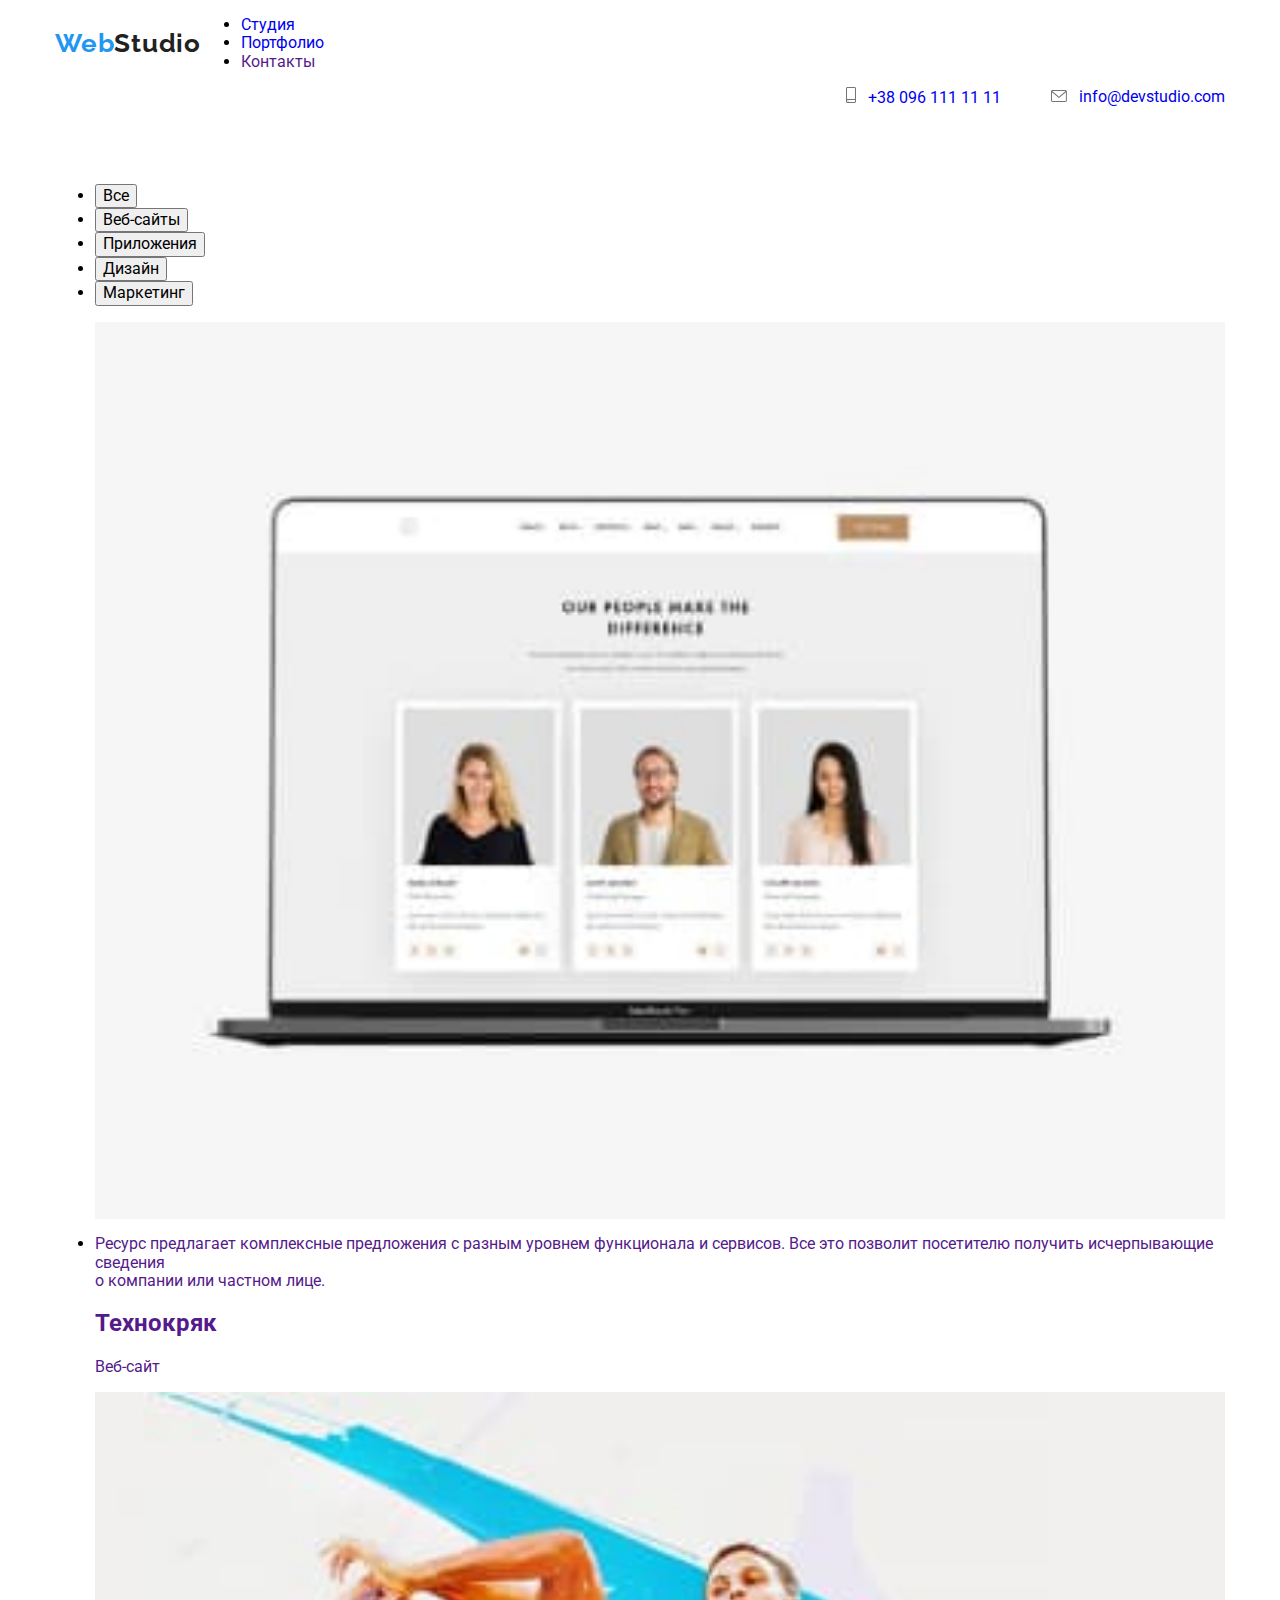
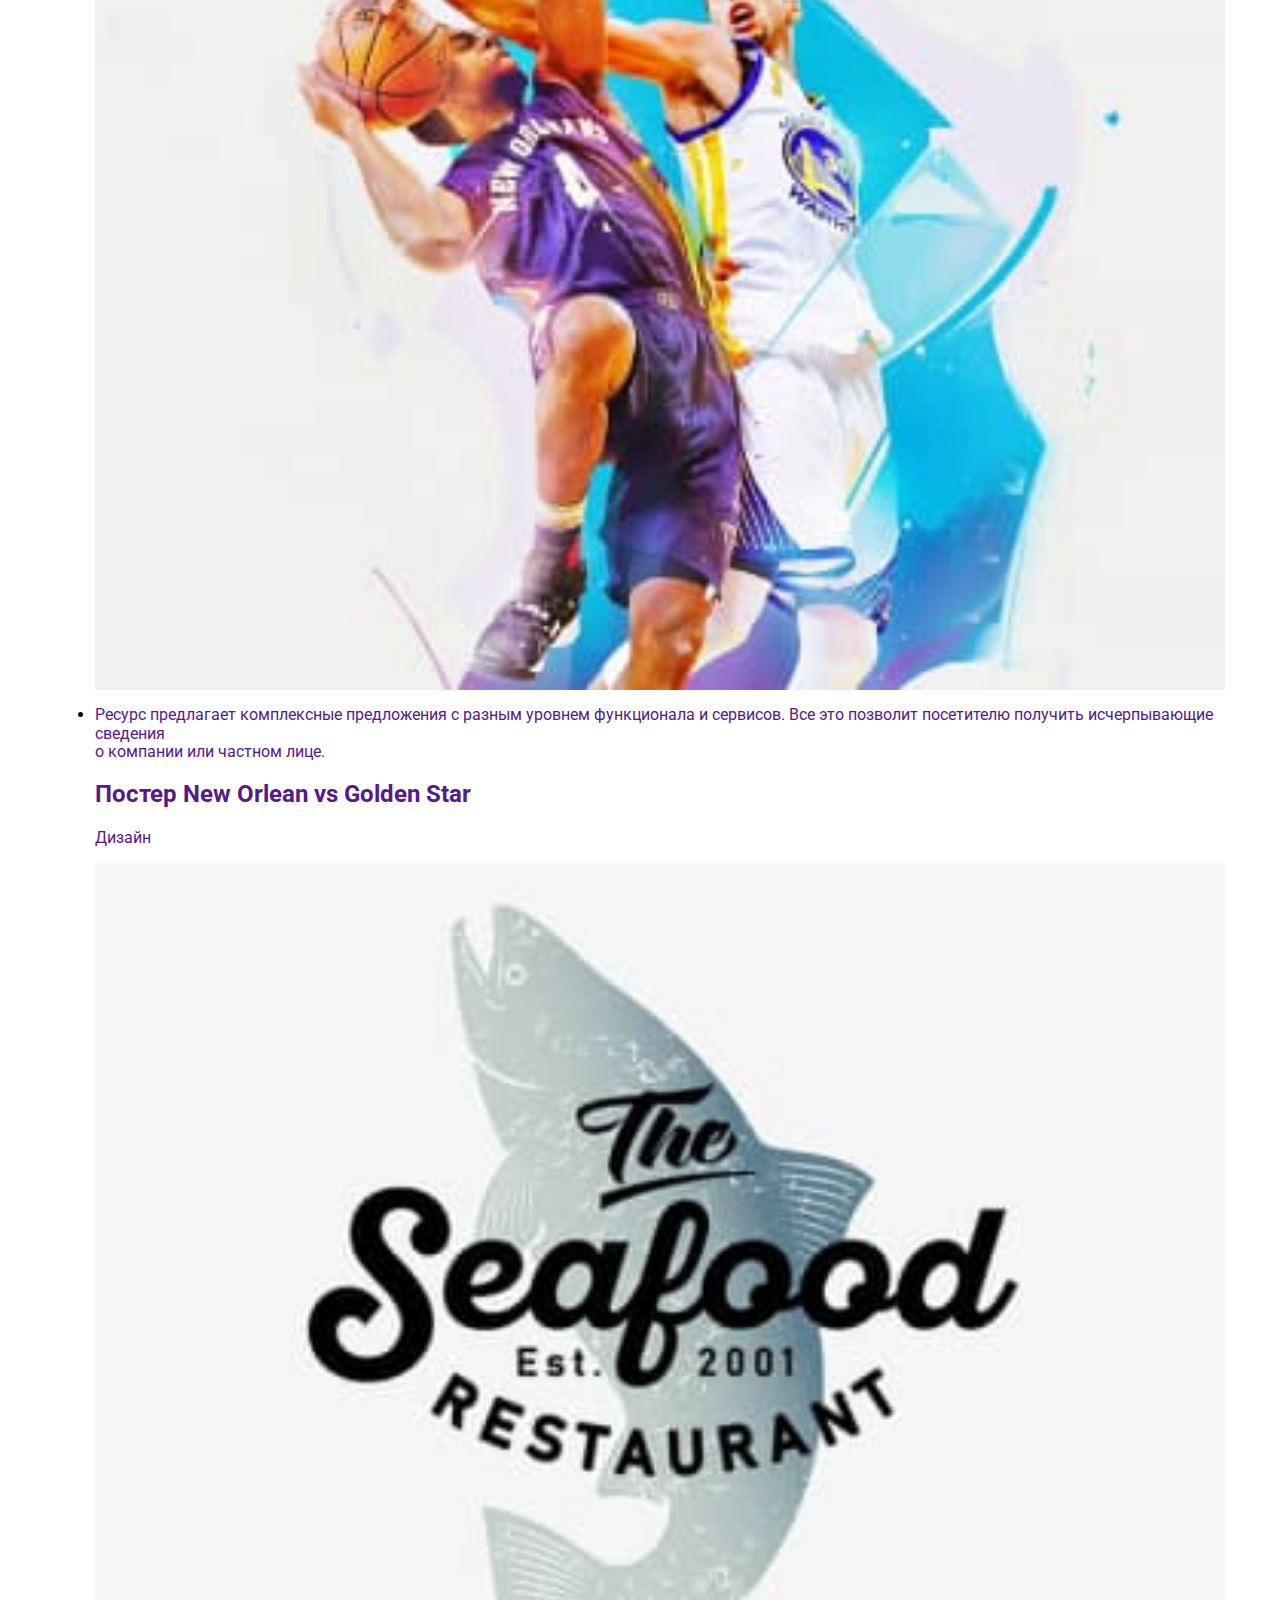
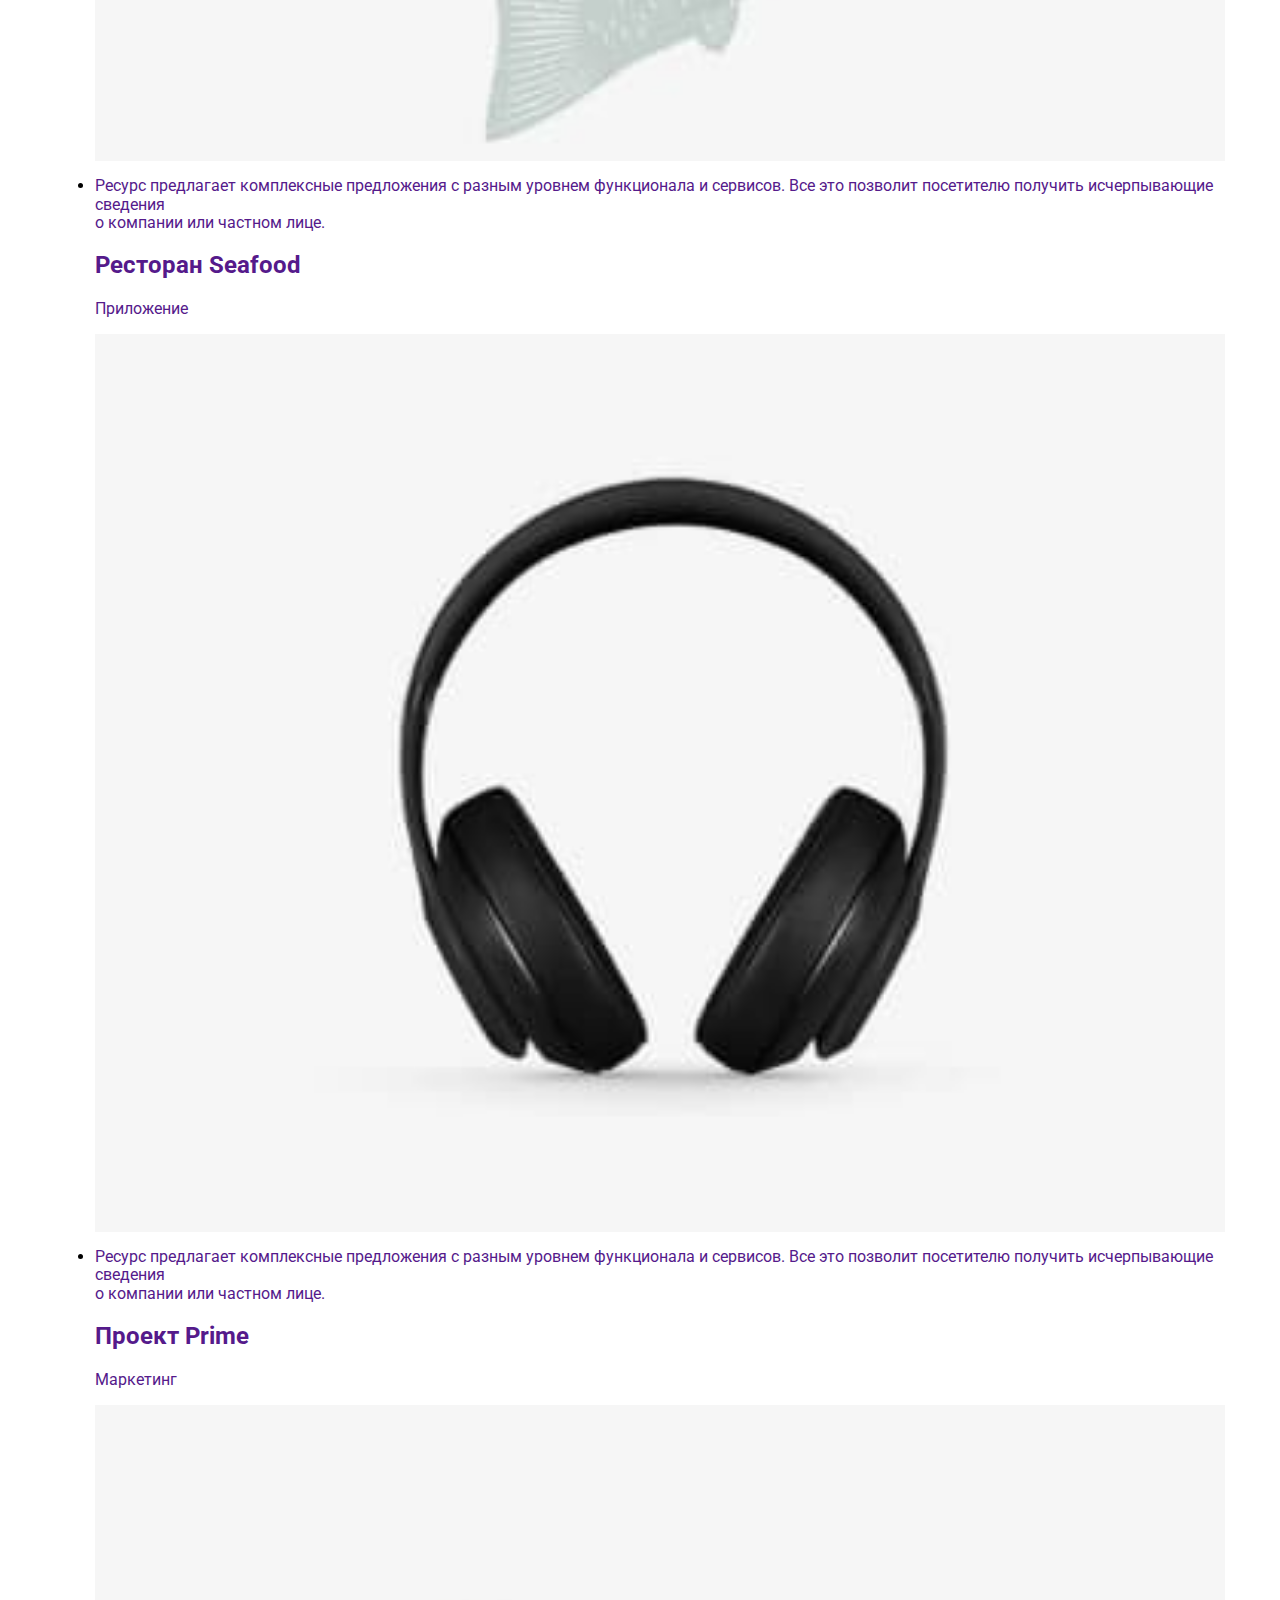
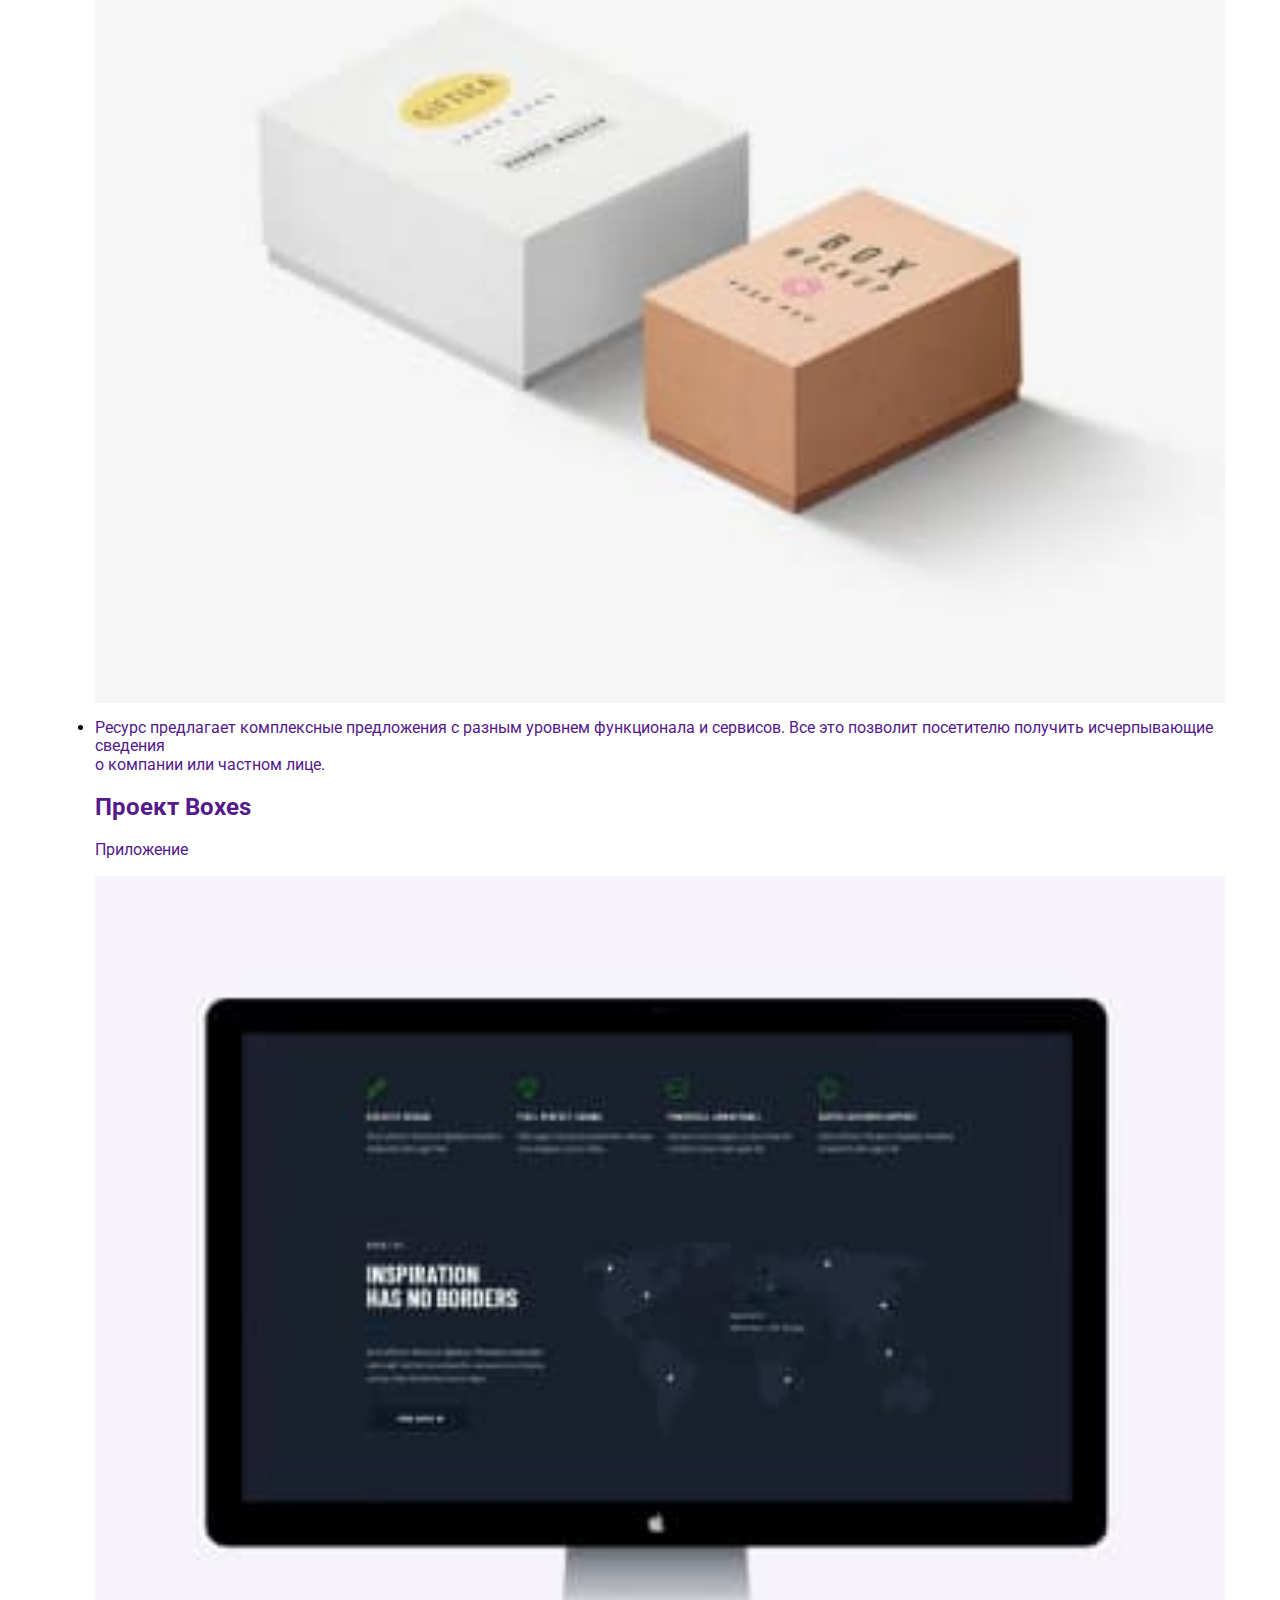
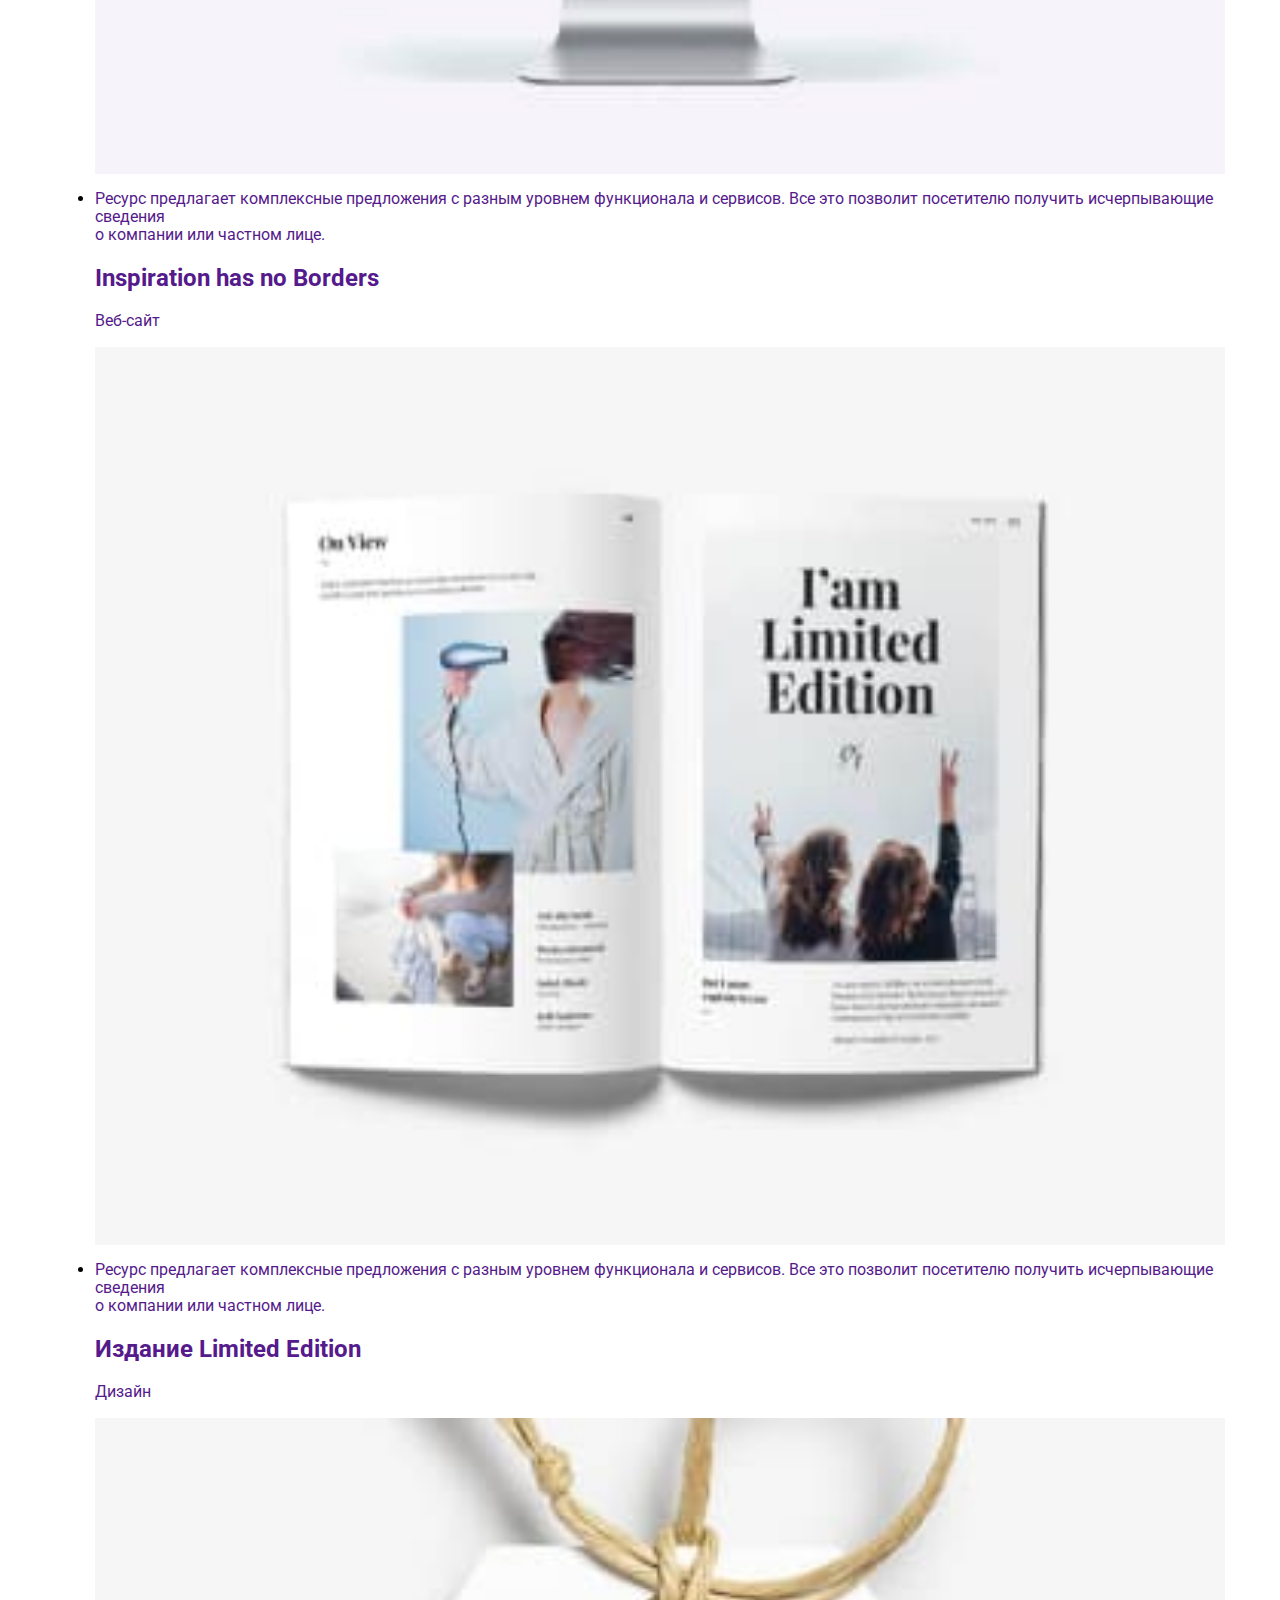
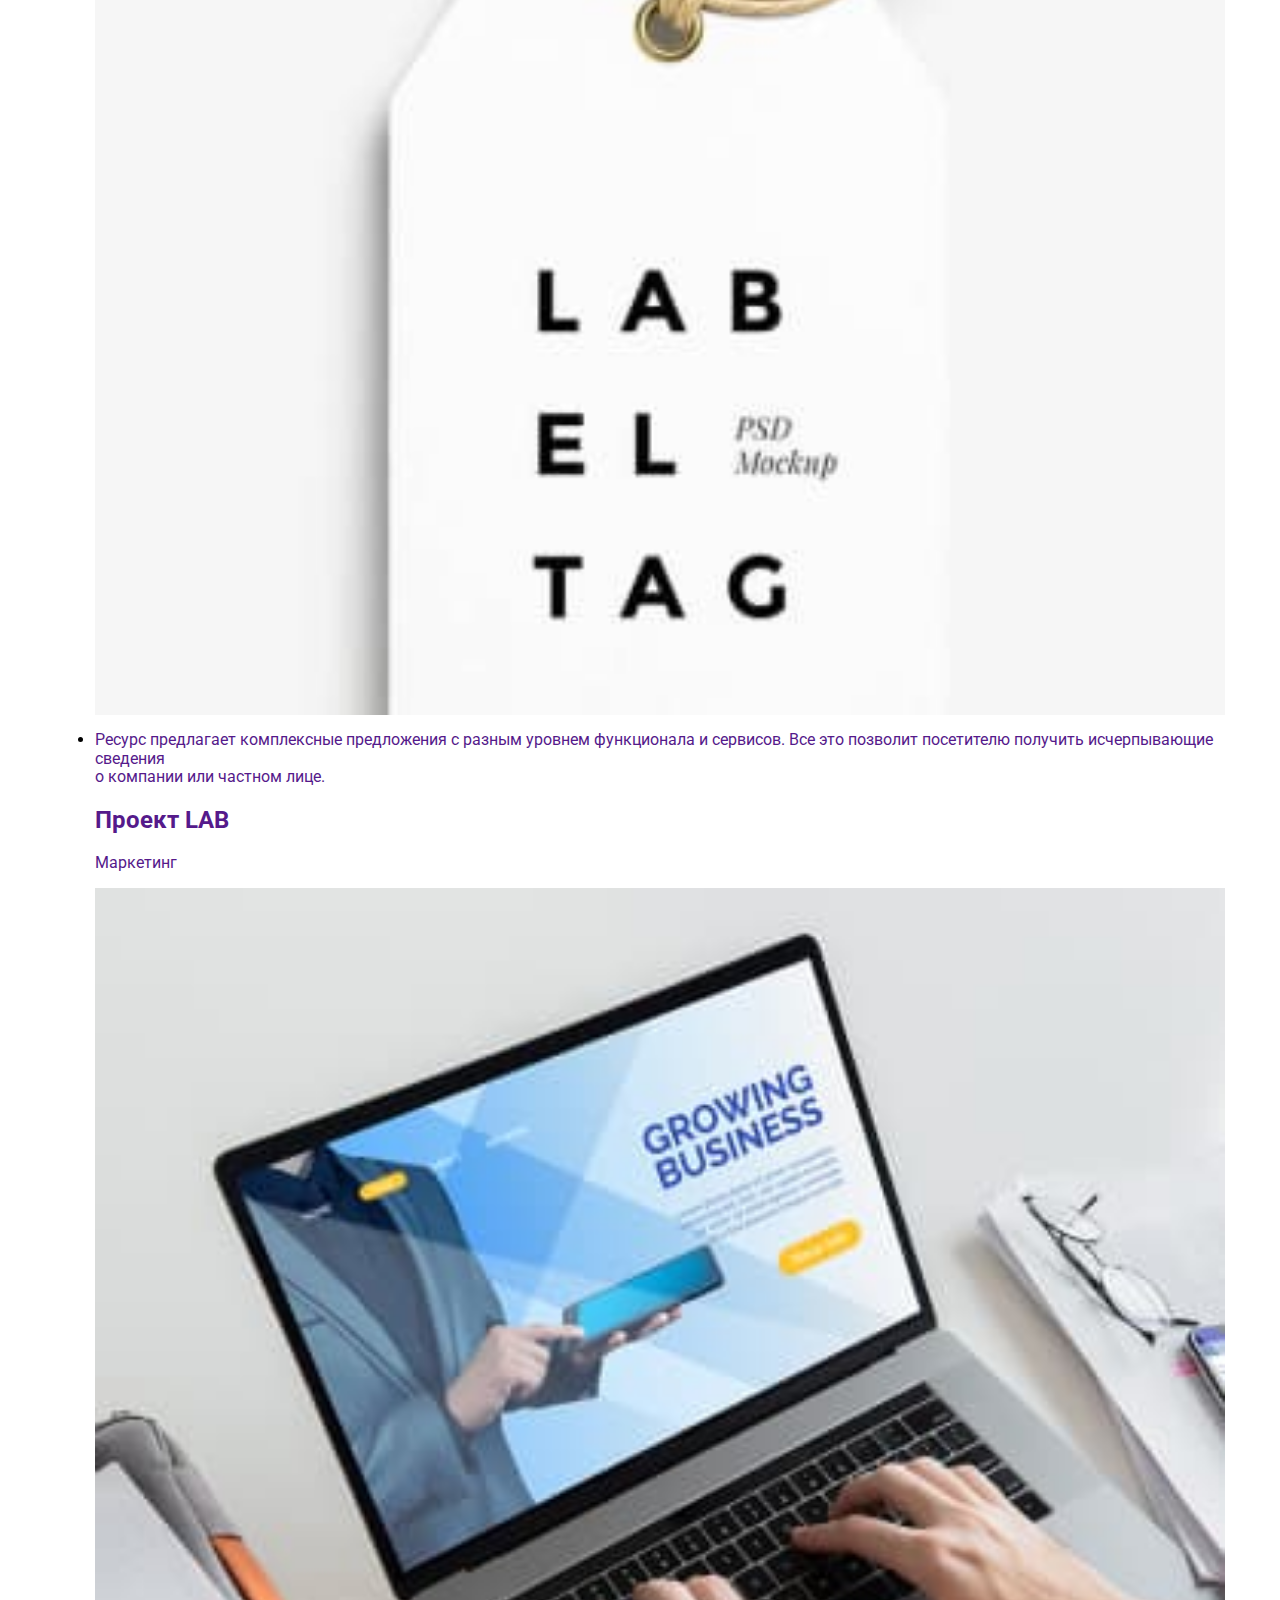
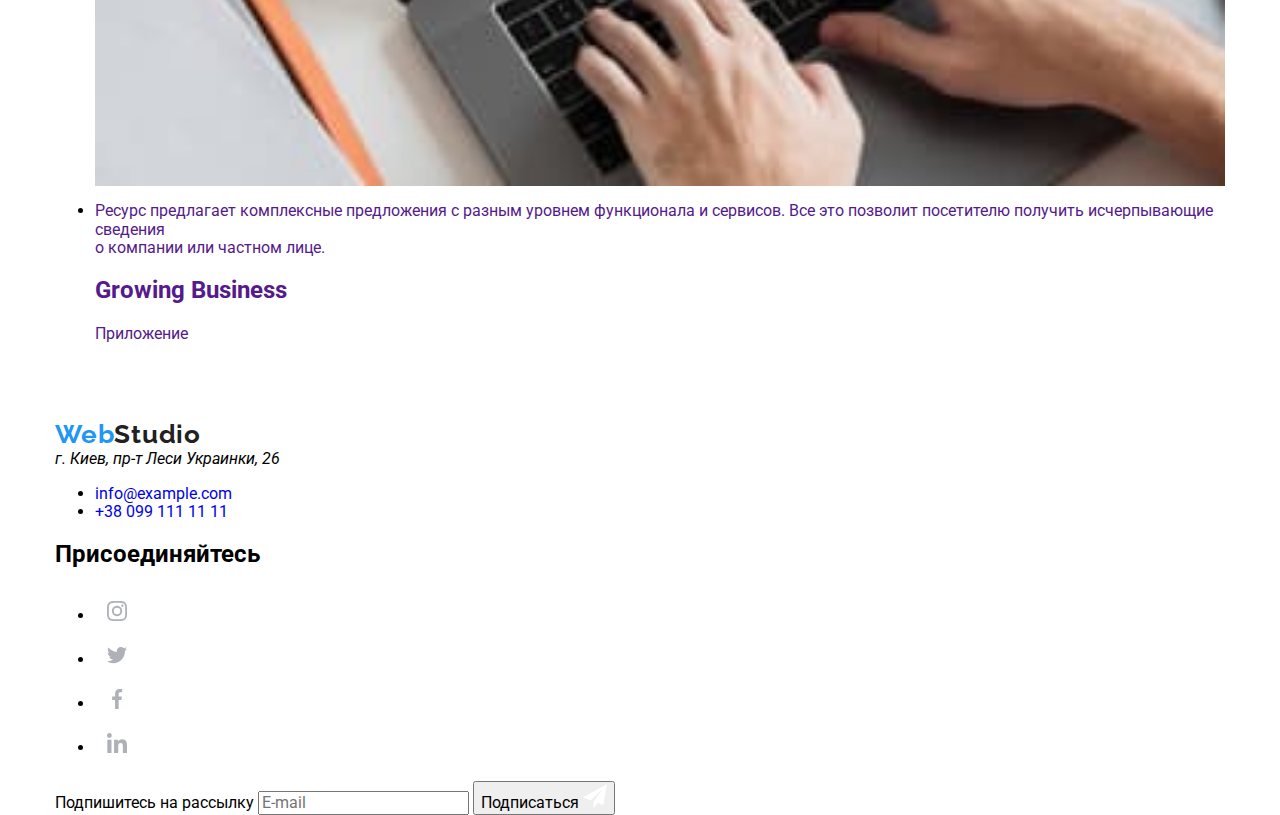
==== portfolio.html @ 5d443990 "repo  created" ====
<!DOCTYPE html>
<html lang="ru">
  <head>
    <meta charset="UTF-8" />
    <meta http-equiv="X-UA-Compatible" content="IE=edge" />
    <meta name="viewport" content="width=device-width, initial-scale=1.0" />
    <title>Портфолио</title>
    <link
      href="https://fonts.googleapis.com/css2?family=Raleway:wght@700&family=Roboto:wght@400;500;700;900&display=swap"
      rel="stylesheet"
    />
    <link rel="stylesheet" href="https://cdnjs.cloudflare.com/ajax/libs/modern-normalize/1.1.0/modern-normalize.min.css">
    <link rel="stylesheet" href="./css/main.min.css" />
  </head>
  <body>
    <!-------------------------------------------------Header for Portfolio page---------------------------------------->
  <header class="portfolio-header">
    <div class="container header-content">
      <nav class="page-header__nav">
        <a href="./index.html" class="page-header__logo"><span class="page-header__text">Web</span>Studio</a>
        <ul class="list page-header__list">
          <li class="page-header__item">
            <a href="./index.html" class="page-header__link ">Студия</a>
          </li>
          <li class="page-header__item">
            <a href="./portfolio.html" class="page-header__link page-header__link--current">Портфолио</a>
          </li>
          <li class="page-header__item">
            <a href="" class="page-header__link">Контакты</a>
          </li>
        </ul>
      </nav>
  
      <ul class="list contacts">
        <li class="contacts__item">
          <a href="mailto:info@devstudio.com" class="contacts__link">
            <svg class="contacts__icon" width="16px" height="12px">
              <use href="./img/sprite.svg#icon-envelope"></use>
            </svg>
            info@devstudio.com</a>
        </li>
        <li class="contacts__item">
          <a href="tel:+380961111111" class="contacts__link">
            <svg class="contacts__icon" width="10px" height="16px">
              <use href="./img/sprite.svg#icon-smartphone"></use>
            </svg>
            +38 096 111 11 11</a>
        </li>
      </ul>
    </div>
  </header>
<!----------------------------------------------------------- Раздел main------------------------------------------------>
    <main>
      <section class="portfolio section">
        <div class="container">
          <h1 class="visually-hidden">Our Projets</h1>
          
          <ul class="list filter-btns">
            <li class="item-filter"><button type="button" class="list-button">Все</button></li>
            <li class="item-filter"><button type="button" class="list-button">Веб-сайты</button></li>
            <li class="item-filter"><button type="button" class="list-button">Приложения</button></li>
            <li class="item-filter"><button type="button" class="list-button">Дизайн</button></li>
            <li class="item-filter"><button type="button" class="list-button">Маркетинг</button></li>
          </ul>
          
          <ul class="list porfolio-list ">
            <li class="foto-item">
              <a href="" class="portfolio-link">
                <div class="img-box">
                  <img src="./img/laptop.jpg" alt="Ноутбук" class="portfolio-img" />
                  <div class="pop-up">
                    <p>Ресурс предлагает комплексные предложения с разным уровнем функционала и сервисов. Все это позволит посетителю
                      получить
                      исчерпывающие сведения<br>о компании или частном лице.</p>
                  </div>
                </div>
                <div class="portfolio-content">
                  <h2 class="list-title">Технокряк</h2>
                  <p class="list-descr">Веб-сайт</p>
                </div>
              </a>
            </li>
            <li class="foto-item">
              <a href="" class="portfolio-link">
                <div class="img-box">
                  <img src="./img/basketball-players.jpg" alt="Баскетбол" class="portfolio-img"  />
                  <div class="pop-up">
                    <p>Ресурс предлагает комплексные предложения с разным уровнем функционала и сервисов. Все это позволит посетителю
                      получить
                      исчерпывающие сведения<br>о компании или частном лице.</p>
                  </div>
                </div>
                <div class="portfolio-content">
                  <h2 class="list-title">
                    Постер <span lang="en">New Orlean vs Golden Star</span>
                  </h2>
                  <p class="list-descr">Дизайн</p>
                </div>
              </a>  
            </li>
            <li class="foto-item">
              <a href="" class="portfolio-link">
                <div class="img-box">
                  <img src="./img/seafood-brand.jpg" alt="Ресторан" class="portfolio-img"  />   
                  <div class="pop-up">
                    <p>Ресурс предлагает комплексные предложения с разным уровнем функционала и сервисов. Все это позволит посетителю
                      получить
                      исчерпывающие сведения<br>о компании или частном лице.</p>
                  </div>
                </div>
                <div class="portfolio-content">
                  <h2 class="list-title">
                    Ресторан <span lang="en">Seafood</span>
                  </h2>
                  <p class="list-descr">Приложение</p>
                </div>
              </a>
            </li>
            <li class="foto-item">
              <a href="" class="portfolio-link">
                <div class="img-box">
                  <img src="./img/earphones.jpg" alt="Наушники" class="portfolio-img"  />
                  <div class="pop-up">
                    <p>Ресурс предлагает комплексные предложения с разным уровнем функционала и сервисов. Все это позволит посетителю
                      получить
                      исчерпывающие сведения<br>о компании или частном лице.</p>
                  </div>
                </div>
                <div class="portfolio-content">
                  <h2 class="list-title">Проект <span lang="en">Prime</span></h2>
                  <p class="list-descr">Маркетинг</p>
                </div>
              </a>
            </li>
            <li class="foto-item">
              <a href="" class="portfolio-link">
                <div class="img-box">
                  <img src="./img/boxes.jpg" alt="Коробки" class="portfolio-img"  />     
                  <div class="pop-up">
                    <p>Ресурс предлагает комплексные предложения с разным уровнем функционала и сервисов. Все это позволит посетителю
                      получить
                      исчерпывающие сведения<br>о компании или частном лице.</p>
                  </div>
                </div>
                <div class="portfolio-content">
                  <h2 class="list-title">Проект <span lang="en">Boxes</span></h2>
                  <p class="list-descr">Приложение</p>
                </div>
              </a>
            </li>
            <li class="foto-item">
              <a href="" class="portfolio-link">
                <div class="img-box">
                  <img src="./img/monoblock.jpg" alt="Моноблок" class="portfolio-img"  />
                  <div class="pop-up">
                    <p>Ресурс предлагает комплексные предложения с разным уровнем функционала и сервисов. Все это позволит посетителю
                      получить
                      исчерпывающие сведения<br>о компании или частном лице.</p>
                  </div>
                </div>
                <div class="portfolio-content">
                  <h2 class="list-title">
                    <span lang="en">Inspiration has no Borders</span>
                  </h2>
                  <p class="list-descr">Веб-сайт</p>
                </div>
              </a>
            </li>
            <li class="foto-item">
              <a href="" class="portfolio-link">
                <div class="img-box">
                  <img src="./img/book.jpg" alt="Книга" class="portfolio-img"  /> 
                  <div class="pop-up">
                    <p>Ресурс предлагает комплексные предложения с разным уровнем функционала и сервисов. Все это позволит посетителю
                      получить
                      исчерпывающие сведения<br>о компании или частном лице.</p>
                  </div>
                </div>
                <div class="portfolio-content">
                  <h2 class="list-title">
                    Издание <span lang="en">Limited Edition</span>
                  </h2>
                  <p class="list-descr">Дизайн</p>
                </div>
              </a>
            </li>
            <li class="foto-item">
              <a href="" class="portfolio-link">
                <div class="img-box">
                  <img src="./img/tag.jpg" alt="Бирка" class="portfolio-img"  />
                  <div class="pop-up">
                    <p>Ресурс предлагает комплексные предложения с разным уровнем функционала и сервисов. Все это позволит посетителю
                      получить
                      исчерпывающие сведения<br>о компании или частном лице.</p>
                  </div>
                </div>
                <div class="portfolio-content">
                  <h2 class="list-title">Проект <span lang="en">LAB</span></h2>
                  <p class="list-descr">Маркетинг</p>
                </div>
              </a>
            </li>
            <li class="foto-item">
              <a href="" class="portfolio-link">
                <div class="img-box">
                  <img src="./img/netbook.jpg" alt="Нетбук" class="portfolio-img"/>  
                  <div class="pop-up">
                    <p>Ресурс предлагает комплексные предложения с разным уровнем функционала и сервисов. Все это позволит посетителю
                      получить
                      исчерпывающие сведения<br>о компании или частном лице.</p>
                  </div>
                </div>
                <div class="portfolio-content">
                  <h2 class="list-title">
                    <span lang="en">Growing Business</span>
                  </h2>
                  <p class="list-descr">Приложение</p>
                </div>
              </a>
            </li>
          </ul>
        </div>
      </section>
    </main>

    <!------------------------------------------------Footer------------------------------------------------------------->
    <footer class="footer">
      <div class="container">
        <div class="footer-wrapper">
          <div class="footer-data">
            <a href="./index.html" class="page-header__logo page-header__logo--inverse"><span
                class="page-header__text">Web</span>Studio</a>
            <address class="footer-data__address">г. Киев, пр-т Леси Украинки, 26</address>
            <ul class="footer-data__list">
              <li class="footer-data__contacts">
                <a href="mailto:info@example.com" class="footer-data__link">info@example.com</a>
              </li>
              <li class="footer-data__contacts">
                <a href="tel:+380991111111" class="footer-data__link">+38 099 111 11 11</a>
              </li>
            </ul>
          </div>
          <div class="footer-social">
            <h2 class="footer-social__text">Присоединяйтесь</h2>
            <ul class="list footer-social__list">
              <li class="our-team__social-item">
                <a href="https://www.instagram.com/" class="our-team__social-link  our-team__social-link--bgc" target="_blank">
                  <svg width="20" height="20">
                    <use href="./img/sprite.svg#icon-Insta"></use>
                  </svg>
                </a>
              </li>
              <li class="our-team__social-item footer-item">
                <a href="https://twitter.com/" class="our-team__social-link  our-team__social-link--bgc" target="_blank">
                  <svg class="social-icon" width="20" height="20">
                    <use href="./img/sprite.svg#icon-twitter"></use>
                  </svg>
                </a>
              </li>
              <li class="our-team__social-item footer-item">
                <a href="https://uk-ua.facebook.com/" class="our-team__social-link  our-team__social-link--bgc" target="_blank">
                  <svg class="social-icon" width="20" height="20">
                    <use href="./img/sprite.svg#icon-facebook"></use>
                  </svg>
                </a>
              </li>
              <li class="our-team__social-item footer-item">
                <a href="https://ua.linkedin.com/" class="our-team__social-link  our-team__social-link--bgc" target="_blank">
                  <svg class="social-icon" width="20" height="20">
                    <use href="./img/sprite.svg#icon-linkEdin"></use>
                  </svg>
                </a>
              </li>
            </ul>
          </div>
          <form class="subscribe">
            <label class="subscribe__label">
              <span class="subscribe__text">Подпишитесь на рассылку</span>
              <input type="email" placeholder="E-mail" class="subscribe__input" name="subscribe">
            </label>
            <button type="submit" class="subscribe__btn">
              Подписаться
              <svg class="subscribe__icon" width="24" height="24">
                <use href="./img/sprite.svg#icon-send"></use>
              </svg>
            </button>
          </form>
        </div>
      </div>
    </footer>
  </body>
</html>
---- css/main.min.css ----
body{font-family:"Roboto",sans-serif;background-color:var(--main-bgc);color:var(--primary-text-color)}.visually-hidden{position:absolute;white-space:nowrap;width:1px;height:1px;overflow:hidden;border:0;padding:0;clip:rect(0 0 0 0);clip-path:inset(50%);margin:-1px}a{text-decoration:none}.our-team__social,.our-team__list,.features__list,.social-list,.contacts,.nav-list{list-style:none;margin:0;padding:0}.titles h2{text-align:center}img{display:block;max-width:100%;height:auto;width:100%}.container{width:100%;padding-left:15px;padding-right:15px;margin-left:auto;margin-right:auto}@media screen and (min-width: 480px){.container{max-width:480px}}@media screen and (min-width: 768px){.container{max-width:768px}}@media screen and (min-width: 1200px){.container{max-width:1200px}}.section{padding-top:60px;padding-bottom:60px}.page-header{border-bottom:1px solid #ececec}@media screen and (max-width: 767px){.header-content{padding-top:10px;padding-bottom:10px}}.page-header__nav{display:flex;align-items:center}.page-header__logo{font-size:24px;font-weight:700;line-height:1.1666666667;letter-spacing:.03em;font-family:"Raleway",sans-serif;color:#212121}.page-header__logo .page-header__text{color:#2196f3}.page-header__open-btn{display:inline-flex;margin:0;padding:0;border:none;background-color:rgba(0,0,0,0);margin-left:auto}@media screen and (min-width: 767px){.page-header__open-btn{display:none}}@media screen and (max-width: 767px){.menu-container{padding:48px 40px;background-color:#fff;outline:1px solid tomato;display:none;position:fixed;top:0;left:0;width:100%;height:100%;z-index:5}.menu-container.is-open{display:flex;flex-direction:column}}@media screen and (max-width: 767px){.nav-list__item:not(:last-child){margin-bottom:32px}.nav-list__link{font-weight:500;font-size:40px;line-height:1.18;letter-spacing:.02em;color:#212121}.nav-list__link:hover,.nav-list__link:focus{color:#2196f3}}@media screen and (max-width: 767px){.contacts{margin-top:auto;margin-bottom:64px}.contacts .contacts__icon{display:none}.contacts__item:not(:last-child){margin-bottom:32px}.contacts__tel{font-weight:500;font-size:34px;line-height:1.18;letter-spacing:.02em;color:#2196f3}.contacts__email{font-weight:500;font-size:24px;line-height:1.17;letter-spacing:.02em;color:#757575}}@media screen and (max-width: 767px){.social-list{display:flex;flex-wrap:wrap;justify-content:center}.social-list__item:not(:last-child){margin-right:10px}.social-list__item{padding-right:10px}.social-list__item:not(:last-child){border-right:1px solid rgba(33,33,33,.2)}.social-list__link{font-weight:500;font-size:18px;line-height:1.22;letter-spacing:.02em;color:#2196f3}}.page-header__close-btn{position:absolute;top:10px;right:15px;display:inline-flex;margin:0;padding:0;border:none;background-color:rgba(0,0,0,0);margin-left:auto}@media screen and (min-width: 768px){.page-header__close-btn{display:none}}@media screen and (min-width: 768px){.menu-container{display:flex;align-items:center;margin-left:auto}.nav-list{display:flex;align-items:center}.nav-list__item:not(:last-child){margin-right:50px}.nav-list__link{display:block;font-weight:500;font-size:14px;line-height:1.14;letter-spacing:.02em;color:#212121;padding-top:32px;padding-bottom:32px}.social-list{display:none}.contacts{display:flex;flex-direction:column-reverse;margin-left:84px}.contacts__item:nth-child(2){margin-bottom:10px}.contacts__icon{display:inline-block;margin-right:8px;fill:#757575}.contacts__email,.contacts__tel{font-weight:500;font-size:12px;line-height:1.17;letter-spacing:.02em;color:#757575;display:flex;align-items:center}}@media screen and (min-width: 1200px){.menu-container{display:flex;align-items:center;margin-left:auto}.page-header__logo{font-weight:700;font-size:26px;line-height:1.19;letter-spacing:.03em}.contacts{display:flex;align-items:center;flex-direction:row-reverse;margin-left:331px}.contacts__item:nth-child(2){margin-right:50px;margin-bottom:0px}}.hero{text-align:center;padding-top:118px;padding-bottom:118px;max-width:1600px;height:400px;margin-left:auto;margin-right:auto;background-image:linear-gradient(to right, rgba(47, 48, 58, 0.4), rgba(47, 48, 58, 0.4)),url(/img/mobile-hero.jpg);filter:drop-shadow(0px 4px 4px rgba(0, 0, 0, 0.25));background-repeat:no-repeat;background-size:cover}.hero__title{font-weight:900;font-size:26px;line-height:1.62;letter-spacing:.06em;color:#fff;text-transform:uppercase;margin-left:auto;margin-right:auto;margin-bottom:30px;max-width:360px}.hero__button{font-family:Roboto,sans-serif;color:#fff;background-color:#2196f3;border:0;font-weight:700;font-size:16px;line-height:1.88;letter-spacing:.06em;cursor:pointer;padding:10px 32px;border-radius:4px}.features__list .features__item{max-width:450px;margin-left:auto;margin-right:auto}.features__list .features__item:not(:last-child){margin-bottom:30px}.features__wrapper{display:block;width:100%;height:120px;background-color:#f5f4fa;border-radius:4px;display:flex;justify-content:center;align-items:center}.features__title{margin-top:30px;margin-bottom:10px;font-size:14px;line-height:1.14;letter-spacing:.03em;text-transform:uppercase;text-align:center}.features__text{font-size:14px;line-height:1.71;letter-spacing:.03em;color:#757575;margin:0px}.our-team{background-color:#f5f4fa}.our-team__title{margin-top:0px;margin-bottom:30px;font-weight:700;font-size:28px;line-height:1.18;letter-spacing:.03em}.our-team__member{background-color:#fff;box-shadow:0px 1px 3px rgba(0,0,0,.12),0px 1px 1px rgba(0,0,0,.14),0px 2px 1px rgba(0,0,0,.2);border-radius:0px 0px 4px 4px}.our-team__member:not(:last-child){margin-bottom:30px}.team-data{padding-top:30px;padding-bottom:16px;text-align:center}.team-data__name{margin:0;margin-bottom:10px;font-weight:500;font-size:16px;line-height:1.2;letter-spacing:.03em}.team-data__position{margin:0px;line-height:1.2;color:#757575;letter-spacing:.03em}.our-team__social{display:flex;justify-content:center;padding-bottom:30px}.our-team__social-item:not(:last-child){margin-right:10px}.our-team__social-link{display:flex;justify-content:center;align-items:center;width:44px;height:44px;border-radius:50px;background-color:#fff;color:#afb1b8;fill:#afb1b8}.our-team__social-icon{fill:currentColor}/*# sourceMappingURL=main.min.css.map */
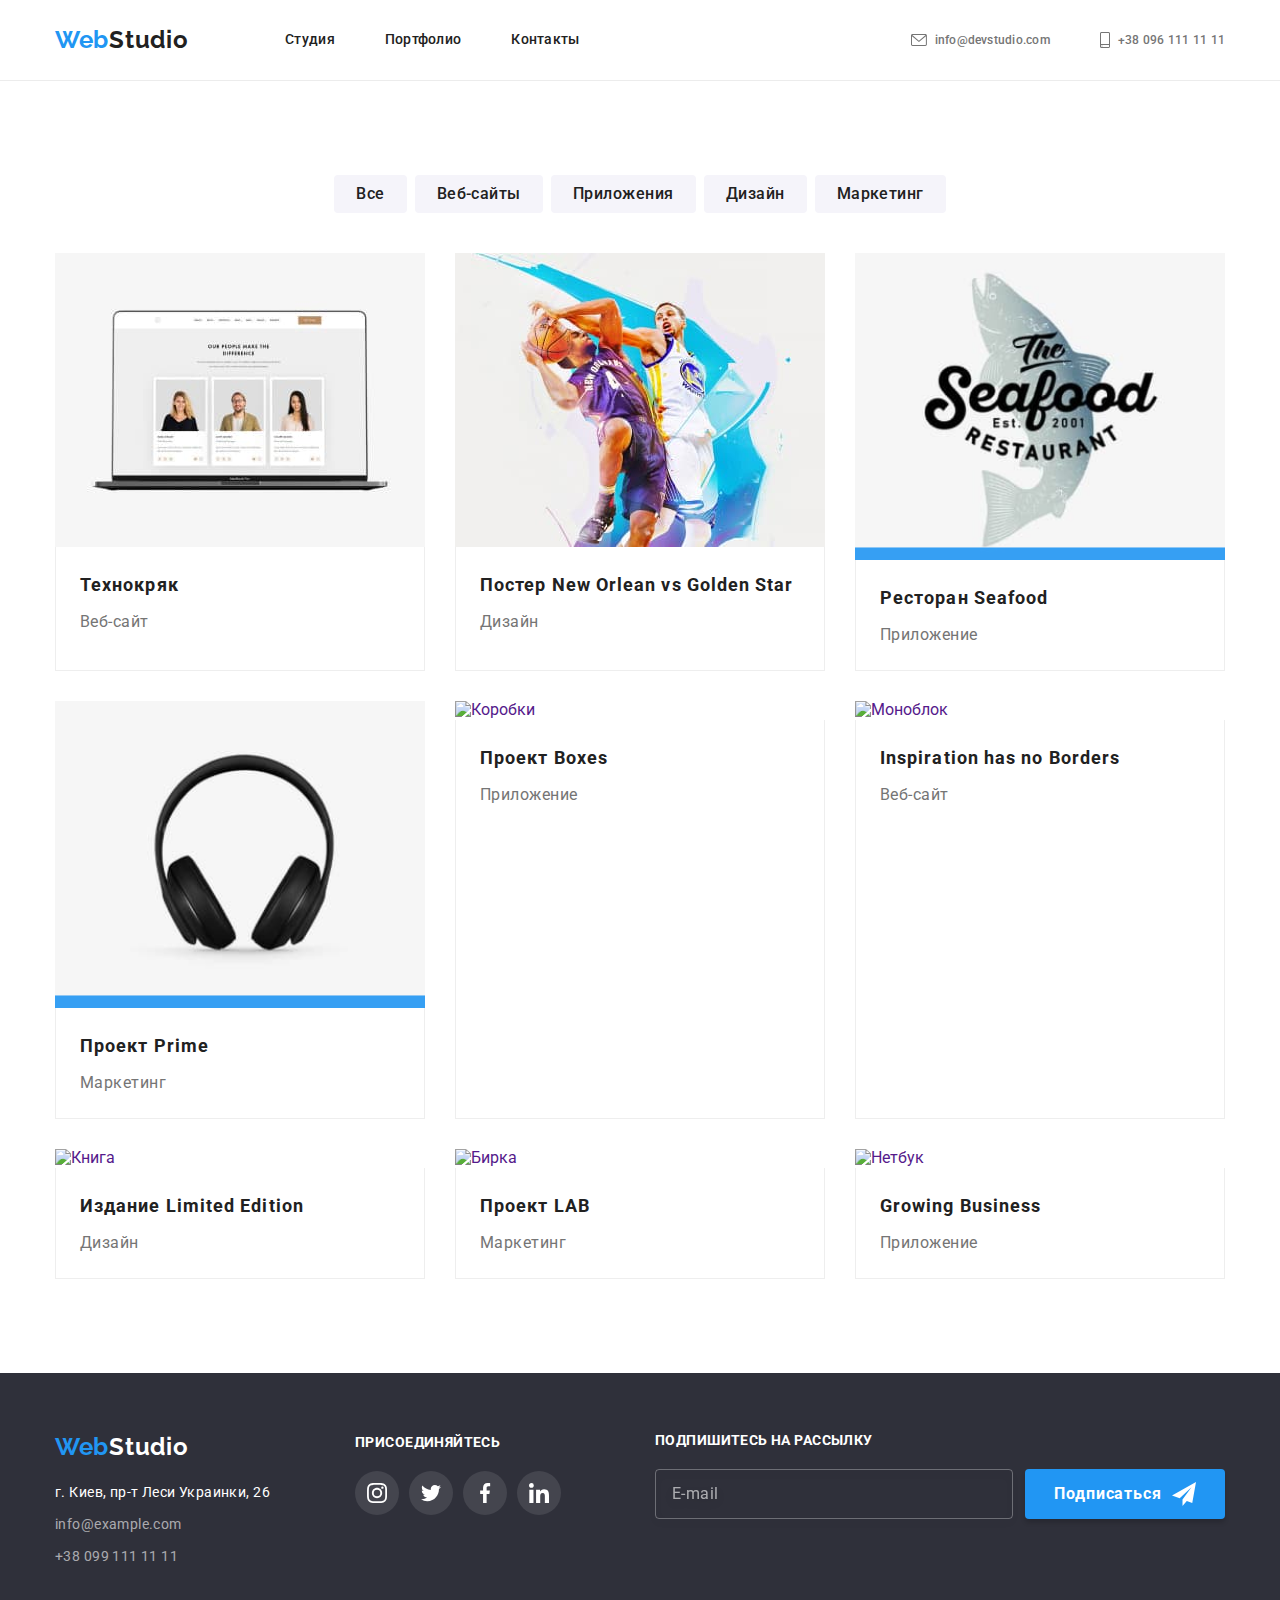
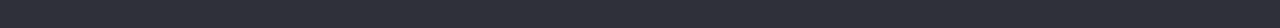
==== commit 98c51a0a: "update" ====
--- a/portfolio.html
+++ b/portfolio.html
@@ -9,69 +9,163 @@
       href="https://fonts.googleapis.com/css2?family=Raleway:wght@700&family=Roboto:wght@400;500;700;900&display=swap"
       rel="stylesheet"
     />
-    <link rel="stylesheet" href="https://cdnjs.cloudflare.com/ajax/libs/modern-normalize/1.1.0/modern-normalize.min.css">
+    <link
+      rel="stylesheet"
+      href="https://cdnjs.cloudflare.com/ajax/libs/modern-normalize/1.1.0/modern-normalize.min.css"
+    />
     <link rel="stylesheet" href="./css/main.min.css" />
   </head>
   <body>
-    <!-------------------------------------------------Header for Portfolio page---------------------------------------->
-  <header class="portfolio-header">
-    <div class="container header-content">
-      <nav class="page-header__nav">
-        <a href="./index.html" class="page-header__logo"><span class="page-header__text">Web</span>Studio</a>
-        <ul class="list page-header__list">
-          <li class="page-header__item">
-            <a href="./index.html" class="page-header__link ">Студия</a>
-          </li>
-          <li class="page-header__item">
-            <a href="./portfolio.html" class="page-header__link page-header__link--current">Портфолио</a>
-          </li>
-          <li class="page-header__item">
-            <a href="" class="page-header__link">Контакты</a>
-          </li>
-        </ul>
-      </nav>
-  
-      <ul class="list contacts">
-        <li class="contacts__item">
-          <a href="mailto:info@devstudio.com" class="contacts__link">
-            <svg class="contacts__icon" width="16px" height="12px">
-              <use href="./img/sprite.svg#icon-envelope"></use>
+    <!------------------------------------------------------Шапка страницы--------------------------------------------->
+    <header class="page-header">
+      <div class="container header-content">
+        <nav class="page-header__nav">
+          <a href="./index.html" class="page-header__logo"
+            ><span class="page-header__text">Web</span>Studio</a
+          >
+          <button
+            class="page-header__open-btn"
+            type="button"
+            aria-expanded="false"
+            aria-controls="menu-container"
+          >
+            <svg
+              width="40"
+              height="40"
+              class="page-header__icon"
+              aria-label="Переключатель мобильного меню"
+            >
+              <use href="./img/sprite.svg#menu" class="icon-menu"></use>
+              <!-- <use href="./img/sprite.svg#cross" class="icon-cross"></use> -->
             </svg>
-            info@devstudio.com</a>
-        </li>
-        <li class="contacts__item">
-          <a href="tel:+380961111111" class="contacts__link">
-            <svg class="contacts__icon" width="10px" height="16px">
-              <use href="./img/sprite.svg#icon-smartphone"></use>
-            </svg>
-            +38 096 111 11 11</a>
-        </li>
-      </ul>
-    </div>
-  </header>
-<!----------------------------------------------------------- Раздел main------------------------------------------------>
+          </button>
+          <!-- -----------------------------------------------------menu -->
+          <div class="menu-container" id="menu-container">
+            <button class="page-header__close-btn" type="button">
+              <svg
+                width="40"
+                height="40"
+                class="page-header__icon"
+                aria-label="Переключатель мобильного меню"
+              >
+                <use href="./img/sprite.svg#cross" class="icon-cross"></use>
+              </svg>
+            </button>
+            <ul class="nav-list">
+              <li class="nav-list__item">
+                <a
+                  href="./index.html"
+                  class="nav-list__link nav-list__link--current"
+                  >Студия</a
+                >
+              </li>
+              <li class="nav-list__item">
+                <a href="./portfolio.html" class="nav-list__link">Портфолио</a>
+              </li>
+              <li class="nav-list__item">
+                <a href="" class="nav-list__link">Контакты</a>
+              </li>
+            </ul>
+
+            <ul class="contacts">
+              <li class="contacts__item">
+                <a href="tel:+380961111111" class="contacts__tel">
+                  <svg class="contacts__icon" width="10px" height="16px">
+                    <use href="./img/sprite.svg#icon-smartphone"></use>
+                  </svg>
+                  +38 096 111 11 11
+                </a>
+              </li>
+              <li class="contacts__item">
+                <a href="mailto:info@devstudio.com" class="contacts__email">
+                  <svg class="contacts__icon" width="16px" height="12px">
+                    <use href="./img/sprite.svg#icon-envelope"></use>
+                  </svg>
+                  info@devstudio.com
+                </a>
+              </li>
+            </ul>
+
+            <ul class="social-list">
+              <li class="social-list__item">
+                <a href="#" class="social-list__link">Instagram</a>
+              </li>
+              <li class="social-list__item">
+                <a href="#" class="social-list__link">Twitter</a>
+              </li>
+              <li class="social-list__item">
+                <a href="#" class="social-list__link">Facebook</a>
+              </li>
+              <li class="social-list__item">
+                <a href="#" class="social-list__link">LinkedIn</a>
+              </li>
+            </ul>
+          </div>
+        </nav>
+      </div>
+    </header>
+    <!----------------------------------------------------------- Раздел main------------------------------------------------>
     <main>
       <section class="portfolio section">
         <div class="container">
           <h1 class="visually-hidden">Our Projets</h1>
-          
-          <ul class="list filter-btns">
-            <li class="item-filter"><button type="button" class="list-button">Все</button></li>
-            <li class="item-filter"><button type="button" class="list-button">Веб-сайты</button></li>
-            <li class="item-filter"><button type="button" class="list-button">Приложения</button></li>
-            <li class="item-filter"><button type="button" class="list-button">Дизайн</button></li>
-            <li class="item-filter"><button type="button" class="list-button">Маркетинг</button></li>
+
+          <ul class="filter-btns">
+            <li class="item-filter">
+              <button type="button" class="list-button">Все</button>
+            </li>
+            <li class="item-filter">
+              <button type="button" class="list-button">Веб-сайты</button>
+            </li>
+            <li class="item-filter">
+              <button type="button" class="list-button">Приложения</button>
+            </li>
+            <li class="item-filter">
+              <button type="button" class="list-button">Дизайн</button>
+            </li>
+            <li class="item-filter">
+              <button type="button" class="list-button">Маркетинг</button>
+            </li>
           </ul>
-          
-          <ul class="list porfolio-list ">
-            <li class="foto-item">
-              <a href="" class="portfolio-link">
-                <div class="img-box">
-                  <img src="./img/laptop.jpg" alt="Ноутбук" class="portfolio-img" />
-                  <div class="pop-up">
-                    <p>Ресурс предлагает комплексные предложения с разным уровнем функционала и сервисов. Все это позволит посетителю
-                      получить
-                      исчерпывающие сведения<br>о компании или частном лице.</p>
+
+          <ul class="porfolio-list">
+            <li class="foto-item">
+              <a href="" class="portfolio-link">
+                <div class="img-box">
+                  <picture>
+                    <source
+                      srcset="
+                        ./img/img@1x-desctop.jpg 1x,
+                        ./img/img@2x-desctop.jpg 2x
+                      "
+                      media="(min-width: 1200px)"
+                    />
+
+                    <source
+                      srcset="
+                        ./img/img@1x-tablet.jpg 1x,
+                        ./img/img@2x-tablet.jpg 2x
+                      "
+                      media="(min-width: 768px)"
+                    />
+                    <source
+                      srcset="./img/img@1x-mob.jpg 1x, ./img/img@2x-mob.jpg 2x"
+                      media="(min-width: 320px)"
+                    />
+                    <img
+                      src="./img/img@1x-mob.jpg"
+                      alt="Ноутбук"
+                      class="portfolio-img"
+                      width="450"
+                    />
+                  </picture>
+                  <div class="pop-up">
+                    <p>
+                      Ресурс предлагает комплексные предложения с разным уровнем
+                      функционала и сервисов. Все это позволит посетителю
+                      получить исчерпывающие сведения<br />о компании или
+                      частном лице.
+                    </p>
                   </div>
                 </div>
                 <div class="portfolio-content">
@@ -83,29 +177,85 @@
             <li class="foto-item">
               <a href="" class="portfolio-link">
                 <div class="img-box">
-                  <img src="./img/basketball-players.jpg" alt="Баскетбол" class="portfolio-img"  />
-                  <div class="pop-up">
-                    <p>Ресурс предлагает комплексные предложения с разным уровнем функционала и сервисов. Все это позволит посетителю
-                      получить
-                      исчерпывающие сведения<br>о компании или частном лице.</p>
-                  </div>
-                </div>
-                <div class="portfolio-content">
-                  <h2 class="list-title">
-                    Постер <span lang="en">New Orlean vs Golden Star</span>
+                  <picture>
+                    <source
+                      srcset="
+                        ./img/img@1x-ball-desctop.jpg 1x,
+                        ./img/img@2x-ball-desctop.jpg 2x
+                      "
+                      media="(min-width:1200px)"
+                    />
+                    <source
+                      srcset="
+                        ./img/img@1x-ball-tablet.jpg 1x,
+                        ./img/img@2x-ball-tablet.jpg 2x
+                      "
+                      media="(min-width:768px)"
+                    />
+                    <source
+                      srcset="
+                        ./img/img@1x-ball-mob.jpg 1x,
+                        ./img/img@2x-ball-mob.jpg 2x
+                      "
+                      media="(min-width:320px)"
+                    />
+                    <img
+                      src="./img/img@1x-ball-mob.jpg"
+                      alt="Баскетбол"
+                      class="portfolio-img"
+                      width="450"
+                    />
+                  </picture>
+                  <div class="pop-up">
+                    <p>
+                      Ресурс предлагает комплексные предложения с разным уровнем
+                      функционала и сервисов. Все это позволит посетителю
+                      получить исчерпывающие сведения<br />о компании или
+                      частном лице.
+                    </p>
+                  </div>
+                </div>
+                <div class="portfolio-content">
+                  <h2 class="list-title">
+                    Постер
+                    <span lang="en">New Orlean vs Golden Star</span>
                   </h2>
                   <p class="list-descr">Дизайн</p>
                 </div>
-              </a>  
-            </li>
-            <li class="foto-item">
-              <a href="" class="portfolio-link">
-                <div class="img-box">
-                  <img src="./img/seafood-brand.jpg" alt="Ресторан" class="portfolio-img"  />   
-                  <div class="pop-up">
-                    <p>Ресурс предлагает комплексные предложения с разным уровнем функционала и сервисов. Все это позволит посетителю
-                      получить
-                      исчерпывающие сведения<br>о компании или частном лице.</p>
+              </a>
+            </li>
+            <li class="foto-item">
+              <a href="" class="portfolio-link">
+                <div class="img-box">
+                  <picture>
+                    <source
+                      srcset="
+                        ./img/img@1x-seafood-tablet.jpg 1x,
+                        ./img/img@2x-seafood-tablet.jpg 2x
+                      "
+                      media="(min-width:768px)"
+                    />
+                    <source
+                      srcset="
+                        ./img/img@1x-seafood-mob.jpg 1x,
+                        ./img/img@2x-seafood-mob.jpg 2x
+                      "
+                      media="(min-width:320px)"
+                    />
+                    <img
+                      src="./img/img@1x-seafood-mob.jpg"
+                      alt="Ресторан"
+                      class="portfolio-img"
+                      width="450"
+                    />
+                  </picture>
+                  <div class="pop-up">
+                    <p>
+                      Ресурс предлагает комплексные предложения с разным уровнем
+                      функционала и сервисов. Все это позволит посетителю
+                      получить исчерпывающие сведения<br />о компании или
+                      частном лице.
+                    </p>
                   </div>
                 </div>
                 <div class="portfolio-content">
@@ -119,15 +269,42 @@
             <li class="foto-item">
               <a href="" class="portfolio-link">
                 <div class="img-box">
-                  <img src="./img/earphones.jpg" alt="Наушники" class="portfolio-img"  />
-                  <div class="pop-up">
-                    <p>Ресурс предлагает комплексные предложения с разным уровнем функционала и сервисов. Все это позволит посетителю
-                      получить
-                      исчерпывающие сведения<br>о компании или частном лице.</p>
-                  </div>
-                </div>
-                <div class="portfolio-content">
-                  <h2 class="list-title">Проект <span lang="en">Prime</span></h2>
+                  <picture>
+                    <source
+                      srcset="
+                        ./img/img@1x-phones-tablet.jpg 1x,
+                        ./img/img@2x-phones-tablet.jpg 2x
+                      "
+                      media="(min-width:768px)"
+                    />
+                    <source
+                      srcset="
+                        ./img/img@1x-phones-mob.jpg 1x,
+                        ./img/img@2x-phones-mob.jpg 2x
+                      "
+                      media="(min-width:320px)"
+                    />
+                    <img
+                      src="./img/img@1x-phones-mob.jpg"
+                      alt="Наушники"
+                      class="portfolio-img"
+                      width="450"
+                    />
+                  </picture>
+
+                  <div class="pop-up">
+                    <p>
+                      Ресурс предлагает комплексные предложения с разным уровнем
+                      функционала и сервисов. Все это позволит посетителю
+                      получить исчерпывающие сведения<br />о компании или
+                      частном лице.
+                    </p>
+                  </div>
+                </div>
+                <div class="portfolio-content">
+                  <h2 class="list-title">
+                    Проект <span lang="en">Prime</span>
+                  </h2>
                   <p class="list-descr">Маркетинг</p>
                 </div>
               </a>
@@ -135,15 +312,25 @@
             <li class="foto-item">
               <a href="" class="portfolio-link">
                 <div class="img-box">
-                  <img src="./img/boxes.jpg" alt="Коробки" class="portfolio-img"  />     
-                  <div class="pop-up">
-                    <p>Ресурс предлагает комплексные предложения с разным уровнем функционала и сервисов. Все это позволит посетителю
-                      получить
-                      исчерпывающие сведения<br>о компании или частном лице.</p>
-                  </div>
-                </div>
-                <div class="portfolio-content">
-                  <h2 class="list-title">Проект <span lang="en">Boxes</span></h2>
+                  <img
+                    src="./img/boxes.jpg"
+                    alt="Коробки"
+                    class="portfolio-img"
+                    width="370"
+                  />
+                  <div class="pop-up">
+                    <p>
+                      Ресурс предлагает комплексные предложения с разным уровнем
+                      функционала и сервисов. Все это позволит посетителю
+                      получить исчерпывающие сведения<br />о компании или
+                      частном лице.
+                    </p>
+                  </div>
+                </div>
+                <div class="portfolio-content">
+                  <h2 class="list-title">
+                    Проект <span lang="en">Boxes</span>
+                  </h2>
                   <p class="list-descr">Приложение</p>
                 </div>
               </a>
@@ -151,11 +338,19 @@
             <li class="foto-item">
               <a href="" class="portfolio-link">
                 <div class="img-box">
-                  <img src="./img/monoblock.jpg" alt="Моноблок" class="portfolio-img"  />
-                  <div class="pop-up">
-                    <p>Ресурс предлагает комплексные предложения с разным уровнем функционала и сервисов. Все это позволит посетителю
-                      получить
-                      исчерпывающие сведения<br>о компании или частном лице.</p>
+                  <img
+                    src="./img/monoblock.jpg"
+                    alt="Моноблок"
+                    class="portfolio-img"
+                    width="370"
+                  />
+                  <div class="pop-up">
+                    <p>
+                      Ресурс предлагает комплексные предложения с разным уровнем
+                      функционала и сервисов. Все это позволит посетителю
+                      получить исчерпывающие сведения<br />о компании или
+                      частном лице.
+                    </p>
                   </div>
                 </div>
                 <div class="portfolio-content">
@@ -169,11 +364,19 @@
             <li class="foto-item">
               <a href="" class="portfolio-link">
                 <div class="img-box">
-                  <img src="./img/book.jpg" alt="Книга" class="portfolio-img"  /> 
-                  <div class="pop-up">
-                    <p>Ресурс предлагает комплексные предложения с разным уровнем функционала и сервисов. Все это позволит посетителю
-                      получить
-                      исчерпывающие сведения<br>о компании или частном лице.</p>
+                  <img
+                    src="./img/book.jpg"
+                    alt="Книга"
+                    class="portfolio-img"
+                    width="370"
+                  />
+                  <div class="pop-up">
+                    <p>
+                      Ресурс предлагает комплексные предложения с разным уровнем
+                      функционала и сервисов. Все это позволит посетителю
+                      получить исчерпывающие сведения<br />о компании или
+                      частном лице.
+                    </p>
                   </div>
                 </div>
                 <div class="portfolio-content">
@@ -187,11 +390,19 @@
             <li class="foto-item">
               <a href="" class="portfolio-link">
                 <div class="img-box">
-                  <img src="./img/tag.jpg" alt="Бирка" class="portfolio-img"  />
-                  <div class="pop-up">
-                    <p>Ресурс предлагает комплексные предложения с разным уровнем функционала и сервисов. Все это позволит посетителю
-                      получить
-                      исчерпывающие сведения<br>о компании или частном лице.</p>
+                  <img
+                    src="./img/tag.jpg"
+                    alt="Бирка"
+                    class="portfolio-img"
+                    width="370"
+                  />
+                  <div class="pop-up">
+                    <p>
+                      Ресурс предлагает комплексные предложения с разным уровнем
+                      функционала и сервисов. Все это позволит посетителю
+                      получить исчерпывающие сведения<br />о компании или
+                      частном лице.
+                    </p>
                   </div>
                 </div>
                 <div class="portfolio-content">
@@ -203,11 +414,19 @@
             <li class="foto-item">
               <a href="" class="portfolio-link">
                 <div class="img-box">
-                  <img src="./img/netbook.jpg" alt="Нетбук" class="portfolio-img"/>  
-                  <div class="pop-up">
-                    <p>Ресурс предлагает комплексные предложения с разным уровнем функционала и сервисов. Все это позволит посетителю
-                      получить
-                      исчерпывающие сведения<br>о компании или частном лице.</p>
+                  <img
+                    src="./img/netbook.jpg"
+                    alt="Нетбук"
+                    class="portfolio-img"
+                    width="370"
+                  />
+                  <div class="pop-up">
+                    <p>
+                      Ресурс предлагает комплексные предложения с разным уровнем
+                      функционала и сервисов. Все это позволит посетителю
+                      получить исчерпывающие сведения<br />о компании или
+                      частном лице.
+                    </p>
                   </div>
                 </div>
                 <div class="portfolio-content">
@@ -228,15 +447,24 @@
       <div class="container">
         <div class="footer-wrapper">
           <div class="footer-data">
-            <a href="./index.html" class="page-header__logo page-header__logo--inverse"><span
-                class="page-header__text">Web</span>Studio</a>
-            <address class="footer-data__address">г. Киев, пр-т Леси Украинки, 26</address>
+            <a
+              href="./index.html"
+              class="page-header__logo page-header__logo--inverse"
+              ><span class="page-header__text">Web</span>Studio</a
+            >
+            <address class="footer-data__address">
+              г. Киев, пр-т Леси Украинки, 26
+            </address>
             <ul class="footer-data__list">
               <li class="footer-data__contacts">
-                <a href="mailto:info@example.com" class="footer-data__link">info@example.com</a>
+                <a href="mailto:info@example.com" class="footer-data__link"
+                  >info@example.com</a
+                >
               </li>
               <li class="footer-data__contacts">
-                <a href="tel:+380991111111" class="footer-data__link">+38 099 111 11 11</a>
+                <a href="tel:+380991111111" class="footer-data__link"
+                  >+38 099 111 11 11</a
+                >
               </li>
             </ul>
           </div>
@@ -244,28 +472,44 @@
             <h2 class="footer-social__text">Присоединяйтесь</h2>
             <ul class="list footer-social__list">
               <li class="our-team__social-item">
-                <a href="https://www.instagram.com/" class="our-team__social-link  our-team__social-link--bgc" target="_blank">
+                <a
+                  href="https://www.instagram.com/"
+                  class="our-team__social-link our-team__social-link--bgc"
+                  target="_blank"
+                >
                   <svg width="20" height="20">
                     <use href="./img/sprite.svg#icon-Insta"></use>
                   </svg>
                 </a>
               </li>
               <li class="our-team__social-item footer-item">
-                <a href="https://twitter.com/" class="our-team__social-link  our-team__social-link--bgc" target="_blank">
+                <a
+                  href="https://twitter.com/"
+                  class="our-team__social-link our-team__social-link--bgc"
+                  target="_blank"
+                >
                   <svg class="social-icon" width="20" height="20">
                     <use href="./img/sprite.svg#icon-twitter"></use>
                   </svg>
                 </a>
               </li>
               <li class="our-team__social-item footer-item">
-                <a href="https://uk-ua.facebook.com/" class="our-team__social-link  our-team__social-link--bgc" target="_blank">
+                <a
+                  href="https://uk-ua.facebook.com/"
+                  class="our-team__social-link our-team__social-link--bgc"
+                  target="_blank"
+                >
                   <svg class="social-icon" width="20" height="20">
                     <use href="./img/sprite.svg#icon-facebook"></use>
                   </svg>
                 </a>
               </li>
               <li class="our-team__social-item footer-item">
-                <a href="https://ua.linkedin.com/" class="our-team__social-link  our-team__social-link--bgc" target="_blank">
+                <a
+                  href="https://ua.linkedin.com/"
+                  class="our-team__social-link our-team__social-link--bgc"
+                  target="_blank"
+                >
                   <svg class="social-icon" width="20" height="20">
                     <use href="./img/sprite.svg#icon-linkEdin"></use>
                   </svg>
@@ -276,7 +520,12 @@
           <form class="subscribe">
             <label class="subscribe__label">
               <span class="subscribe__text">Подпишитесь на рассылку</span>
-              <input type="email" placeholder="E-mail" class="subscribe__input" name="subscribe">
+              <input
+                type="email"
+                placeholder="E-mail"
+                class="subscribe__input"
+                name="subscribe"
+              />
             </label>
             <button type="submit" class="subscribe__btn">
               Подписаться
@@ -288,5 +537,7 @@
         </div>
       </div>
     </footer>
+
+    <script src="./js/menu.js"></script>
   </body>
 </html>
--- a/css/main.min.css
+++ b/css/main.min.css
@@ -1 +1 @@
-body{font-family:"Roboto",sans-serif;background-color:var(--main-bgc);color:var(--primary-text-color)}.visually-hidden{position:absolute;white-space:nowrap;width:1px;height:1px;overflow:hidden;border:0;padding:0;clip:rect(0 0 0 0);clip-path:inset(50%);margin:-1px}a{text-decoration:none}.our-team__social,.our-team__list,.features__list,.social-list,.contacts,.nav-list{list-style:none;margin:0;padding:0}.titles h2{text-align:center}img{display:block;max-width:100%;height:auto;width:100%}.container{width:100%;padding-left:15px;padding-right:15px;margin-left:auto;margin-right:auto}@media screen and (min-width: 480px){.container{max-width:480px}}@media screen and (min-width: 768px){.container{max-width:768px}}@media screen and (min-width: 1200px){.container{max-width:1200px}}.section{padding-top:60px;padding-bottom:60px}.page-header{border-bottom:1px solid #ececec}@media screen and (max-width: 767px){.header-content{padding-top:10px;padding-bottom:10px}}.page-header__nav{display:flex;align-items:center}.page-header__logo{font-size:24px;font-weight:700;line-height:1.1666666667;letter-spacing:.03em;font-family:"Raleway",sans-serif;color:#212121}.page-header__logo .page-header__text{color:#2196f3}.page-header__open-btn{display:inline-flex;margin:0;padding:0;border:none;background-color:rgba(0,0,0,0);margin-left:auto}@media screen and (min-width: 767px){.page-header__open-btn{display:none}}@media screen and (max-width: 767px){.menu-container{padding:48px 40px;background-color:#fff;outline:1px solid tomato;display:none;position:fixed;top:0;left:0;width:100%;height:100%;z-index:5}.menu-container.is-open{display:flex;flex-direction:column}}@media screen and (max-width: 767px){.nav-list__item:not(:last-child){margin-bottom:32px}.nav-list__link{font-weight:500;font-size:40px;line-height:1.18;letter-spacing:.02em;color:#212121}.nav-list__link:hover,.nav-list__link:focus{color:#2196f3}}@media screen and (max-width: 767px){.contacts{margin-top:auto;margin-bottom:64px}.contacts .contacts__icon{display:none}.contacts__item:not(:last-child){margin-bottom:32px}.contacts__tel{font-weight:500;font-size:34px;line-height:1.18;letter-spacing:.02em;color:#2196f3}.contacts__email{font-weight:500;font-size:24px;line-height:1.17;letter-spacing:.02em;color:#757575}}@media screen and (max-width: 767px){.social-list{display:flex;flex-wrap:wrap;justify-content:center}.social-list__item:not(:last-child){margin-right:10px}.social-list__item{padding-right:10px}.social-list__item:not(:last-child){border-right:1px solid rgba(33,33,33,.2)}.social-list__link{font-weight:500;font-size:18px;line-height:1.22;letter-spacing:.02em;color:#2196f3}}.page-header__close-btn{position:absolute;top:10px;right:15px;display:inline-flex;margin:0;padding:0;border:none;background-color:rgba(0,0,0,0);margin-left:auto}@media screen and (min-width: 768px){.page-header__close-btn{display:none}}@media screen and (min-width: 768px){.menu-container{display:flex;align-items:center;margin-left:auto}.nav-list{display:flex;align-items:center}.nav-list__item:not(:last-child){margin-right:50px}.nav-list__link{display:block;font-weight:500;font-size:14px;line-height:1.14;letter-spacing:.02em;color:#212121;padding-top:32px;padding-bottom:32px}.social-list{display:none}.contacts{display:flex;flex-direction:column-reverse;margin-left:84px}.contacts__item:nth-child(2){margin-bottom:10px}.contacts__icon{display:inline-block;margin-right:8px;fill:#757575}.contacts__email,.contacts__tel{font-weight:500;font-size:12px;line-height:1.17;letter-spacing:.02em;color:#757575;display:flex;align-items:center}}@media screen and (min-width: 1200px){.menu-container{display:flex;align-items:center;margin-left:auto}.page-header__logo{font-weight:700;font-size:26px;line-height:1.19;letter-spacing:.03em}.contacts{display:flex;align-items:center;flex-direction:row-reverse;margin-left:331px}.contacts__item:nth-child(2){margin-right:50px;margin-bottom:0px}}.hero{text-align:center;padding-top:118px;padding-bottom:118px;max-width:1600px;height:400px;margin-left:auto;margin-right:auto;background-image:linear-gradient(to right, rgba(47, 48, 58, 0.4), rgba(47, 48, 58, 0.4)),url(/img/mobile-hero.jpg);filter:drop-shadow(0px 4px 4px rgba(0, 0, 0, 0.25));background-repeat:no-repeat;background-size:cover}.hero__title{font-weight:900;font-size:26px;line-height:1.62;letter-spacing:.06em;color:#fff;text-transform:uppercase;margin-left:auto;margin-right:auto;margin-bottom:30px;max-width:360px}.hero__button{font-family:Roboto,sans-serif;color:#fff;background-color:#2196f3;border:0;font-weight:700;font-size:16px;line-height:1.88;letter-spacing:.06em;cursor:pointer;padding:10px 32px;border-radius:4px}.features__list .features__item{max-width:450px;margin-left:auto;margin-right:auto}.features__list .features__item:not(:last-child){margin-bottom:30px}.features__wrapper{display:block;width:100%;height:120px;background-color:#f5f4fa;border-radius:4px;display:flex;justify-content:center;align-items:center}.features__title{margin-top:30px;margin-bottom:10px;font-size:14px;line-height:1.14;letter-spacing:.03em;text-transform:uppercase;text-align:center}.features__text{font-size:14px;line-height:1.71;letter-spacing:.03em;color:#757575;margin:0px}.our-team{background-color:#f5f4fa}.our-team__title{margin-top:0px;margin-bottom:30px;font-weight:700;font-size:28px;line-height:1.18;letter-spacing:.03em}.our-team__member{background-color:#fff;box-shadow:0px 1px 3px rgba(0,0,0,.12),0px 1px 1px rgba(0,0,0,.14),0px 2px 1px rgba(0,0,0,.2);border-radius:0px 0px 4px 4px}.our-team__member:not(:last-child){margin-bottom:30px}.team-data{padding-top:30px;padding-bottom:16px;text-align:center}.team-data__name{margin:0;margin-bottom:10px;font-weight:500;font-size:16px;line-height:1.2;letter-spacing:.03em}.team-data__position{margin:0px;line-height:1.2;color:#757575;letter-spacing:.03em}.our-team__social{display:flex;justify-content:center;padding-bottom:30px}.our-team__social-item:not(:last-child){margin-right:10px}.our-team__social-link{display:flex;justify-content:center;align-items:center;width:44px;height:44px;border-radius:50px;background-color:#fff;color:#afb1b8;fill:#afb1b8}.our-team__social-icon{fill:currentColor}/*# sourceMappingURL=main.min.css.map */+body{font-family:"Roboto",sans-serif;background-color:var(--main-bgc);color:var(--primary-text-color)}body.no-scroll{overflow:hidden}.visually-hidden{position:absolute;white-space:nowrap;width:1px;height:1px;overflow:hidden;border:0;padding:0;clip:rect(0 0 0 0);clip-path:inset(50%);margin:-1px}a{text-decoration:none}.porfolio-list,.filter-btns,.form-list,.footer-social__list,.footer-data__list,.customers-list,.our-team__social,.our-team__list,.features__list,.social-list,.contacts,.nav-list{list-style:none;margin:0;padding:0}.titles h2{text-align:center}img{display:block;max-width:100%;height:auto}.container{width:100%;padding-left:15px;padding-right:15px;margin-left:auto;margin-right:auto}@media screen and (min-width: 480px){.container{max-width:480px}}@media screen and (min-width: 768px){.container{max-width:768px}}@media screen and (min-width: 1200px){.container{max-width:1200px}}.section{padding-top:60px;padding-bottom:60px}@media screen and (min-width: 1200px){.section{padding-top:94px;padding-bottom:94px}}.page-header{border-bottom:1px solid #ececec}@media screen and (max-width: 767px){.header-content{padding-top:10px;padding-bottom:10px}}.page-header__nav{display:flex;align-items:center}.page-header__logo{font-size:24px;font-weight:700;line-height:1.1666666667;letter-spacing:.03em;font-family:"Raleway",sans-serif;color:#212121}.page-header__logo .page-header__text{color:#2196f3}.page-header__open-btn{display:inline-flex;margin:0;padding:0;border:none;background-color:rgba(0,0,0,0);margin-left:auto}@media screen and (min-width: 767px){.page-header__open-btn{display:none}}@media screen and (max-width: 767px){.menu-container{padding:48px 40px;background-color:#fff;position:fixed;top:0;left:0;width:100%;height:100%;z-index:3;overflow:auto;display:none;flex-direction:column;overflow:auto}.menu-container.is-open{display:flex}}@media screen and (max-width: 767px){.nav-list__item:not(:last-child){margin-bottom:32px}.nav-list__link{font-weight:500;font-size:40px;line-height:1.18;letter-spacing:.02em;color:#212121}.nav-list__link:hover,.nav-list__link:focus{color:#2196f3}}@media screen and (max-width: 767px){.contacts{margin-top:auto;margin-bottom:64px}.contacts .contacts__icon{display:none}.contacts__item:not(:last-child){margin-bottom:32px}.contacts__tel{font-weight:500;font-size:34px;line-height:1.18;letter-spacing:.02em;color:#2196f3}}@media screen and (max-width: 767px)and (max-width: 320px){.contacts__tel{font-size:27px}}@media screen and (max-width: 767px){.contacts__email{font-weight:500;font-size:24px;line-height:1.17;letter-spacing:.02em;color:#757575}}@media screen and (max-width: 767px){.social-list{display:flex;flex-wrap:wrap;justify-content:center}.social-list__item:not(:last-child){margin-right:10px}.social-list__item{padding-right:10px}.social-list__item:not(:last-child){border-right:1px solid rgba(33,33,33,.2)}.social-list__link{font-weight:500;font-size:18px;line-height:1.22;letter-spacing:.02em;color:#2196f3}}.page-header__close-btn{position:absolute;top:10px;right:15px;display:inline-flex;margin:0;padding:0;border:none;background-color:rgba(0,0,0,0);margin-left:auto}@media screen and (min-width: 768px){.page-header__close-btn{display:none}}@media screen and (min-width: 768px){.menu-container{display:flex;align-items:center;margin-left:auto}.nav-list{display:flex;align-items:center}.nav-list__item:not(:last-child){margin-right:50px}.nav-list__link{display:block;font-weight:500;font-size:14px;line-height:1.14;letter-spacing:.02em;color:#212121;padding-top:32px;padding-bottom:32px}.social-list{display:none}.contacts{display:flex;flex-direction:column-reverse;margin-left:84px}.contacts__item:nth-child(2){margin-bottom:10px}.contacts__icon{display:inline-block;margin-right:8px;fill:#757575}.contacts__email,.contacts__tel{font-weight:500;font-size:12px;line-height:1.17;letter-spacing:.02em;color:#757575;display:flex;align-items:center}}@media screen and (min-width: 1200px){.menu-container{display:flex;align-items:center;margin-left:auto}.page-header__logo{font-weight:700;font-size:26px;line-height:1.19;letter-spacing:.03em}.contacts{display:flex;align-items:center;flex-direction:row-reverse;margin-left:331px}.contacts__item:nth-child(2){margin-right:50px;margin-bottom:0px}}.hero{text-align:center;padding-top:118px;padding-bottom:118px;max-width:1600px;height:400px;margin-left:auto;margin-right:auto;background-image:linear-gradient(to right, rgba(47, 48, 58, 0.4), rgba(47, 48, 58, 0.4)),url(/img/mobile-hero.jpg);filter:drop-shadow(0px 4px 4px rgba(0, 0, 0, 0.25));background-repeat:no-repeat;background-size:cover}.hero__title{font-weight:900;font-size:26px;line-height:1.62;letter-spacing:.06em;color:#fff;text-transform:uppercase;margin-left:auto;margin-right:auto;margin-bottom:30px;max-width:360px}.hero__button{font-family:Roboto,sans-serif;color:#fff;background-color:#2196f3;border:0;font-weight:700;font-size:16px;line-height:1.88;letter-spacing:.06em;cursor:pointer;padding:10px 32px;border-radius:4px}.features__list{display:flex;flex-wrap:wrap;gap:30px}.features__list .features__item{max-width:450px;margin-left:auto;margin-right:auto}.features__wrapper{display:block;width:100%;height:120px;background-color:#f5f4fa;border-radius:4px;display:flex;justify-content:center;align-items:center}.features__title{margin-top:30px;margin-bottom:10px;font-size:14px;line-height:1.14;letter-spacing:.03em;text-transform:uppercase;text-align:center}.features__text{font-size:14px;line-height:1.71;letter-spacing:.03em;color:#757575;margin:0px}@media screen and (min-width: 768px){.features__item{width:calc((100% - 30px)/2)}}@media screen and (min-width: 1200px){.features__item{width:calc((100% - 90px)/4)}}.our-team{background-color:#f5f4fa}.our-team__title{margin-top:0px;margin-bottom:30px;font-weight:700;font-size:28px;line-height:1.18;letter-spacing:.03em}.our-team__list{display:flex;flex-wrap:wrap;gap:30px}.our-team__member{background-color:#fff;box-shadow:0px 1px 3px rgba(0,0,0,.12),0px 1px 1px rgba(0,0,0,.14),0px 2px 1px rgba(0,0,0,.2);border-radius:0px 0px 4px 4px}.team-data{padding-top:30px;padding-bottom:16px;text-align:center}.team-data__name{margin:0;margin-bottom:10px;font-weight:500;font-size:16px;line-height:1.2;letter-spacing:.03em}.team-data__position{margin:0px;line-height:1.2;color:#757575;letter-spacing:.03em}.our-team__social{display:flex;justify-content:center;padding-bottom:30px}.our-team__social-item:not(:last-child){margin-right:10px}.our-team__social-link{display:flex;justify-content:center;align-items:center;width:44px;height:44px;border-radius:50px;background-color:#fff;color:#afb1b8;fill:#afb1b8}.our-team__social-icon{fill:currentColor}@media screen and (min-width: 768px){.our-team__member{width:calc((100% - 30px)/2)}}@media screen and (min-width: 1200px){.our-team__member{width:calc((100% - 90px)/4)}}.customers-title{margin-top:0;margin-bottom:30px;font-size:28px;line-height:1.1785714286;letter-spacing:.03em}.customers-list{display:flex;flex-wrap:wrap;gap:30px}.customers-item{width:calc((100% - 30px)/2);height:92px}.customers-link{display:flex;justify-content:center;align-items:center;border:1px solid #afb1b8;border-radius:4px;width:100%;height:100%;transition:border 250ms cubic-bezier(0.4, 0, 0.2, 1)}.customers-icon{fill:#afb1b8;transition:fill 250ms cubic-bezier(0.4, 0, 0.2, 1)}@media screen and (min-width: 768px){.customers-item{width:calc((100% - 60px)/3)}}@media screen and (min-width: 1200px){.customers-item{width:calc((100% - 150px)/6)}}.footer{background-color:#2f303a;padding-top:60px;padding-bottom:60px}.footer-wrapper{display:flex;flex-wrap:wrap;justify-content:center}@media screen and (min-width: 1200px){.footer-wrapper{display:flex;flex-wrap:nowrap}}.footer-data{width:100%;margin-bottom:60px;text-align:center}@media screen and (min-width: 1200px){.footer-data{margin:0;text-align:start}}.page-header__logo{font-weight:700;font-size:24px;line-height:1.1666666667;letter-spacing:.03em;color:#212121;font-family:"Raleway",sans-serif}.page-header__logo .page-header__text{color:#2196f3}.page-header__logo--inverse{display:inline-block;margin-bottom:20px;color:#fff}.footer-data__address{font-size:14px;line-height:1.71;letter-spacing:.03em;color:#fff;margin-bottom:8px;font-style:normal}.footer-data__contacts:not(:last-child){margin-bottom:8px}.footer-data__contacts .footer-data__link{font-weight:400;font-size:14px;line-height:1.7;letter-spacing:.03em;color:rgba(255,255,255,.6)}.footer-social{text-align:center;margin-bottom:60px}@media screen and (min-width: 1200px){.footer-social{margin:0;text-align:start}}.footer-social__text{display:inline-block;font-size:14px;line-height:1.14;letter-spacing:.03em;color:#fff;margin-top:0px;margin-bottom:20px;text-transform:uppercase}.footer-social__list{display:flex;justify-content:center}@media screen and (min-width: 1200px){.footer-social__list{justify-content:flex-start}}.our-team__social-link--bgc{width:44px;height:44px;border-radius:50px;background-color:rgba(255,255,255,.1);color:#fff;fill:#fff}.subscribe{text-align:center}@media screen and (min-width: 1200px){.subscribe{display:flex;text-align:start;align-items:self-end;height:fit-content}}.subscribe__label .subscribe__text{display:block;margin-bottom:20px;font-weight:700;font-size:14px;line-height:1.14;text-transform:uppercase;color:#fff;letter-spacing:.03em}.subscribe__input{width:100%;height:50px;margin-bottom:20px;border:1px solid rgba(255,255,255,.3);filter:drop-shadow(0px 4px 4px rgba(0, 0, 0, 0.15));border-radius:4px;background-color:rgba(0,0,0,0);padding:15px 16px;color:#fff}.subscribe__input::placeholder{font-weight:400;font-size:16px;line-height:1.25;letter-spacing:.03em;color:rgba(255,255,255,.6)}@media screen and (min-width: 1200px){.subscribe__input{width:358px;margin:0}}.subscribe__btn{display:inline-flex;justify-content:center;align-items:center;width:200px;height:50px;padding:0;border-radius:4px;border:none;box-shadow:0px 4px 4px rgba(0,0,0,.15);background-color:#2196f3;color:#fff;font-weight:700;line-height:1.88;letter-spacing:.06em}@media screen and (min-width: 1200px){.subscribe__btn{margin-left:12px}}.subscribe__btn .subscribe__icon{margin-left:10px}@media screen and (min-width: 768px){.footer-data,.footer-social{width:50%}}.backdrop{position:fixed;top:0;left:0;width:100%;height:100%;background-color:rgba(0,0,0,.2);opacity:1;z-index:1;padding:93px 15px 94px 15px;transition:opacity 250ms cubic-bezier(0.4, 0, 0.2, 1)}.backdrop.is-hidden{visibility:hidden;opacity:0;pointer-events:none}.modal{position:relative;border-radius:4px;background-color:#fff;box-shadow:0px 1px 3px rgba(0,0,0,.12),0px 1px 1px rgba(0,0,0,.14),0px 2px 1px rgba(0,0,0,.2);opacity:1;transition:transform 250ms cubic-bezier(0.4, 0, 0.2, 1),opacity 250ms cubic-bezier(0.4, 0, 0.2, 1)}@media screen and (min-width: 480px){.modal{position:absolute;top:50%;left:50%;transform:translate(-50%, -50%) scale(1);max-width:450px;width:100%}}@media screen and (min-width: 1200px){.modal{max-width:528px}}.backdrop.is-hidden .modal{transform:translate(-50%, -50%) scale(1.1);opacity:0}.close-btn{position:absolute;display:flex;justify-content:center;align-items:center;top:8px;right:8px;width:30px;height:30px;border-radius:50%;background-color:#fff;border:1px solid rgba(0,0,0,.1);cursor:pointer}.close-btn:hover>.close-icon,.close-btn:focus>.close-icon{fill:#2196f3}.close-icon{transition:fill 250ms cubic-bezier(0.4, 0, 0.2, 1)}.form{padding:40px;width:100%;height:100%}.form .form-header{margin:0;margin-bottom:12px;text-align:center;font-weight:700;font-size:20px;line-height:1.15;letter-spacing:.03em;color:#212121}.form-item{position:relative}.form-item:nth-child(-n+3){margin-bottom:10px}.form-item:focus-within .form-icon{fill:#2196f3}.form-item-checkbox{margin-bottom:30px}.form-icon{position:absolute;top:50%;left:12px;transition:fill 250ms cubic-bezier(0.4, 0, 0.2, 1)}.form__label{display:block;margin-bottom:4px;font-size:12px;line-height:1.17;letter-spacing:.01em;color:#757575}.form__input{border:1px solid rgba(33,33,33,.2);outline:rgba(0,0,0,0);border-radius:4px;transition:border 250ms cubic-bezier(0.4, 0, 0.2, 1)}.form__input:nth-child(-n+3){width:100%;height:40px;padding-top:12px;padding-bottom:12px;padding-left:42px}.form__input:focus{border-color:#2196f3}.comment{margin-bottom:20px}.comment__textarea{display:block;width:100%;height:120px;padding:12px 16px;resize:none;outline:rgba(0,0,0,0);border:1px solid rgba(33,33,33,.2);border-radius:4px;transition:border 250ms cubic-bezier(0.4, 0, 0.2, 1)}.comment__textarea::placeholder{font-weight:400;font-size:14px;line-height:1.1428571429;letter-spacing:.01em;color:rgba(117,117,117,.5)}.comment__textarea:focus{border-color:#2196f3}.form-checkbox{margin-bottom:30px}.form-checkbox .checkbox-label{display:flex;align-items:center;justify-content:center;font-weight:400;font-size:14px;line-height:1.71;letter-spacing:.03em;color:#757575}@media screen and (max-width: 1199px){.form-checkbox .checkbox-label{font-weight:400;font-size:12px;line-height:1.1666666667;letter-spacing:.03em;color:#757575}}.checkbox-icon{display:flex;align-items:center;margin-right:8.38px;width:16px;height:15px;border:2px solid #212121;border-radius:2px;transition:background-color,border,background-image;transition-duration:250ms;transition-timing-function:cubic-bezier(0.4, 0, 0.2, 1)}.checkbox-input:focus+.checkbox-icon{border:2px solid blue;outline:1px solid #2196f3}.checkbox-input:checked+.checkbox-icon{outline:rgba(0,0,0,0);background-color:#2196f3;border:2px solid #2196f3}.check-icon{fill:rgba(0,0,0,0);transition:fill 250ms cubic-bezier(0.4, 0, 0.2, 1)}.checkbox-input:checked+.checkbox-icon .check-icon{fill:#fff}.form__link{color:#2196f3;text-decoration-line:underline}.send-btn{display:block;margin-left:auto;margin-right:auto;width:200px;height:50px;border-radius:4px;border:none;box-shadow:0px 4px 4px rgba(0,0,0,.15);background-color:#2196f3;color:#fff;font-weight:700;line-height:1.88;letter-spacing:.06em;cursor:pointer}.filter-btns{display:flex;flex-wrap:wrap;gap:15px 8px;margin-bottom:40px}@media screen and (min-width: 768px){.filter-btns{justify-content:center}}.list-button{padding:6px 22px;font-family:Roboto,sans-serif;font-weight:500;font-size:16px;line-height:1.62;letter-spacing:.03em;color:#212121;background-color:#f5f4fa;border:0;border-radius:4px;cursor:pointer;transition-property:background-color,color,box-shadow;transition-duration:250ms;transition-timing-function:cubic-bezier(0.4, 0, 0.2, 1)}.list-button:hover,.list-button:focus{background-color:#2196f3;color:#fff;box-shadow:0px 3px 1px rgba(0,0,0,.1),0px 1px 2px rgba(0,0,0,.08),0px 2px 2px rgba(0,0,0,.12)}.foto-item{width:100%}.foto-item:not(:last-child){margin-bottom:30px}.foto-item:hover .pop-up{transform:translateY(0)}.foto-item:hover .pop-up p{opacity:1;transform:scaleX(1)}.portfolio-link{display:flex;flex-direction:column;height:100%;transition:box-shadow 250ms cubic-bezier(0.4, 0, 0.2, 1)}.portfolio-link:hover,.portfolio-link:focus{box-shadow:0px 1px 1px rgba(0,0,0,.12),0px 4px 4px rgba(0,0,0,.06),1px 4px 6px rgba(0,0,0,.16)}.img-box{position:relative;overflow:hidden}.pop-up{position:absolute;top:0;left:0;padding:63px 24px;background-color:rgba(33,150,243,.9);transform:translateY(100%);transition-property:transform;transition-duration:250ms;transition-timing-function:cubic-bezier(0.4, 0, 0.2, 1)}.pop-up p{margin:0;min-width:168px;font-size:18px;line-height:1.56;letter-spacing:.03em;color:#fff;opacity:0;transform:scaleX(0);transition:opacity 1500ms cubic-bezier(0.4, 0, 0.2, 1),transform 1500ms cubic-bezier(0.4, 0, 0.2, 1)}.portfolio-content{flex-grow:1;padding:20px 24px;border-left:1px solid #eee;border-right:1px solid #eee;border-bottom:1px solid #eee}.list-title{margin-top:0;margin-bottom:4px;font-size:18px;line-height:2;letter-spacing:.06em;color:#212121;text-decoration:none}.list-descr{margin:0;font-size:16px;line-height:1.875;letter-spacing:.03em;color:#757575}@media screen and (min-width: 768px){.porfolio-list{display:flex;flex-wrap:wrap;gap:30px}.porfolio-list .foto-item{margin:0;flex-basis:calc((100% - 30px)/2)}}@media screen and (min-width: 1200px){.porfolio-list .foto-item{margin:0;flex-basis:calc((100% - 60px)/3)}}/*# sourceMappingURL=main.min.css.map */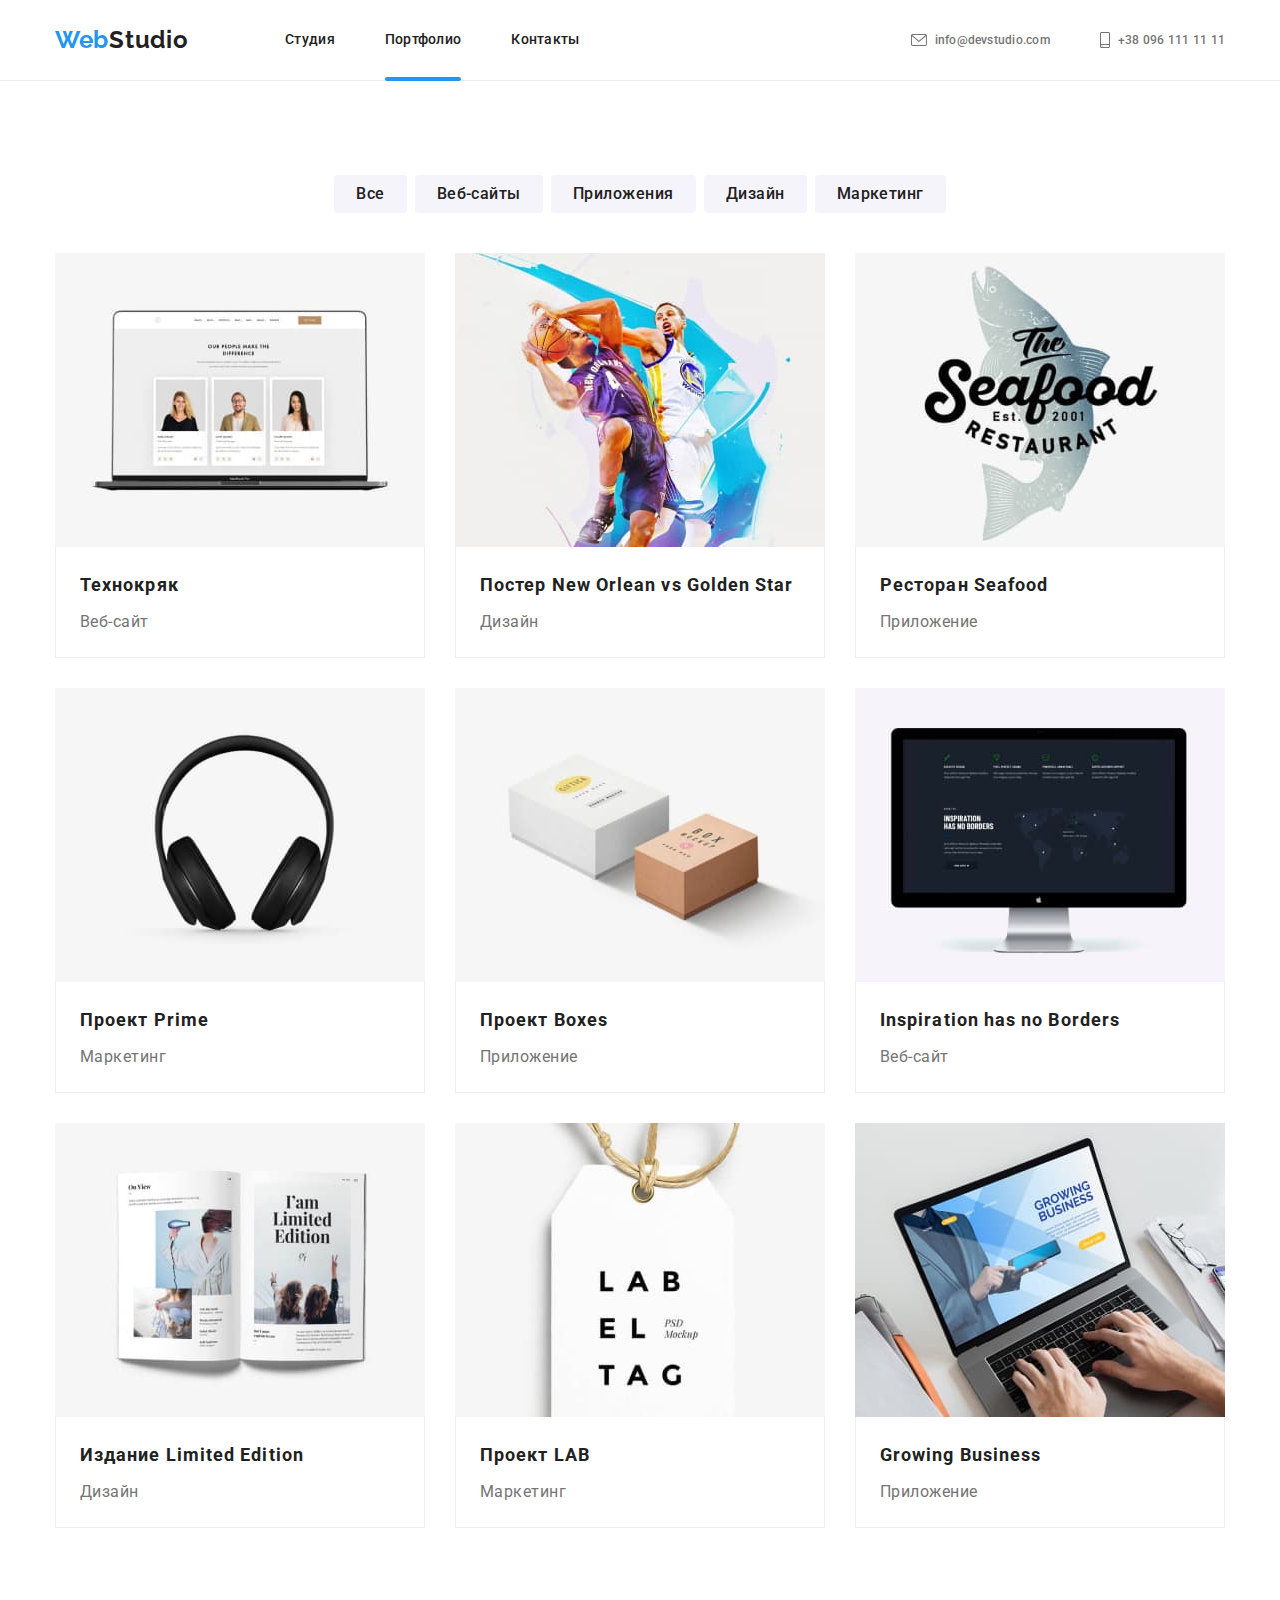
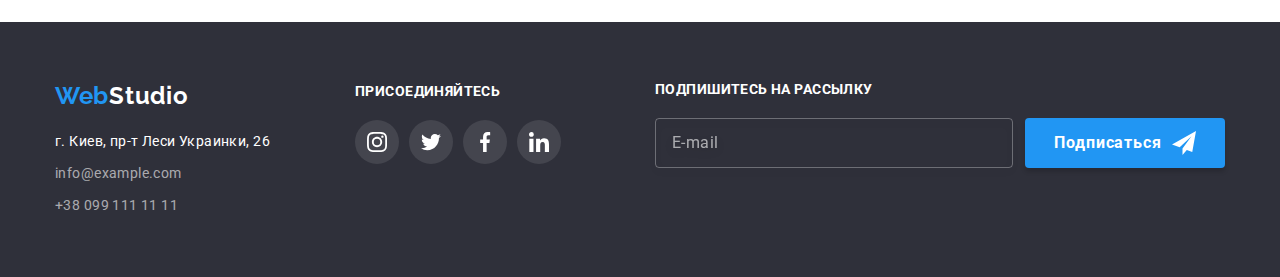
==== commit f2459eba: "added all images to portfolio" ====
--- a/portfolio.html
+++ b/portfolio.html
@@ -36,7 +36,6 @@
               aria-label="Переключатель мобильного меню"
             >
               <use href="./img/sprite.svg#menu" class="icon-menu"></use>
-              <!-- <use href="./img/sprite.svg#cross" class="icon-cross"></use> -->
             </svg>
           </button>
           <!-- -----------------------------------------------------menu -->
@@ -53,14 +52,14 @@
             </button>
             <ul class="nav-list">
               <li class="nav-list__item">
+                <a href="./index.html" class="nav-list__link">Студия</a>
+              </li>
+              <li class="nav-list__item">
                 <a
-                  href="./index.html"
+                  href="./portfolio.html"
                   class="nav-list__link nav-list__link--current"
-                  >Студия</a
+                  >Портфолио</a
                 >
-              </li>
-              <li class="nav-list__item">
-                <a href="./portfolio.html" class="nav-list__link">Портфолио</a>
               </li>
               <li class="nav-list__item">
                 <a href="" class="nav-list__link">Контакты</a>
@@ -230,6 +229,13 @@
                   <picture>
                     <source
                       srcset="
+                        ./img/img@1x-seafood-desctop.jpg 1x,
+                        ./img/img@2x-seafood-desctop.jpg 2x
+                      "
+                      media="(min-width:1200px)"
+                    />
+                    <source
+                      srcset="
                         ./img/img@1x-seafood-tablet.jpg 1x,
                         ./img/img@2x-seafood-tablet.jpg 2x
                       "
@@ -272,6 +278,13 @@
                   <picture>
                     <source
                       srcset="
+                        ./img/img@1x-phones-desctop.jpg 1x,
+                        ./img/img@2x-phones-desctop.jpg 2x
+                      "
+                      media="(min-width:1200px)"
+                    />
+                    <source
+                      srcset="
                         ./img/img@1x-phones-tablet.jpg 1x,
                         ./img/img@2x-phones-tablet.jpg 2x
                       "
@@ -312,12 +325,35 @@
             <li class="foto-item">
               <a href="" class="portfolio-link">
                 <div class="img-box">
-                  <img
-                    src="./img/boxes.jpg"
-                    alt="Коробки"
-                    class="portfolio-img"
-                    width="370"
-                  />
+                  <picture>
+                    <source
+                      srcset="
+                        ./img/img@1x-boxes-desctop.jpg 1x,
+                        ./img/img@2x-boxes-desctop.jpg 2x
+                      "
+                      media="(min-width:1200px)"
+                    />
+                    <source
+                      srcset="
+                        ./img/img@1x-boxes-tablet.jpg 1x,
+                        ./img/img@2x-boxes-tablet.jpg 2x
+                      "
+                      media="(min-width:768px)"
+                    />
+                    <source
+                      srcset="
+                        ./img/img@1x-boxes-mob.jpg 1x,
+                        ./img/img@2x-boxes-mob.jpg 2x
+                      "
+                      media="(min-width:320pxs)"
+                    />
+                    <img
+                      src="./img/img@1x-boxes-mob.jpg"
+                      alt="Коробки"
+                      class="portfolio-img"
+                      width="450"
+                    />
+                  </picture>
                   <div class="pop-up">
                     <p>
                       Ресурс предлагает комплексные предложения с разным уровнем
@@ -338,12 +374,32 @@
             <li class="foto-item">
               <a href="" class="portfolio-link">
                 <div class="img-box">
-                  <img
-                    src="./img/monoblock.jpg"
-                    alt="Моноблок"
-                    class="portfolio-img"
-                    width="370"
-                  />
+                  <picture>
+                    <source
+                      srcset="
+                        ./img/img@1x-mono-desctop.jpg 1x,
+                        ./img/img@2x-mono-desctop.jpg 2x
+                      "
+                      media="(min-width:1200px)" />
+                    <source
+                      srcset="
+                        ./img/img@1x-mono-tablet.jpg 1x,
+                        ./img/img@2x-mono-tablet.jpg 2x
+                      "
+                      media="(min-width:768px)" />
+                    <source
+                      srcset="
+                        ./img/img@1x-mono-mob.jpg 1x,
+                        ./img/img@2x-mono-mob.jpg 2x
+                      "
+                      media="(min-width:320px)" />
+                    <img
+                      src="./img/img@1x-mono-mob.jpg"
+                      alt="Моноблок"
+                      class="portfolio-img"
+                      width="450"
+                  /></picture>
+
                   <div class="pop-up">
                     <p>
                       Ресурс предлагает комплексные предложения с разным уровнем
@@ -364,12 +420,35 @@
             <li class="foto-item">
               <a href="" class="portfolio-link">
                 <div class="img-box">
-                  <img
-                    src="./img/book.jpg"
-                    alt="Книга"
-                    class="portfolio-img"
-                    width="370"
-                  />
+                  <picture>
+                    <source
+                      srcset="
+                        ./img/img@1x-book-desctop.jpg 1x,
+                        ./img/img@2x-book-desctop.jpg 2x
+                      "
+                      media="(min-width:1200px)"
+                    />
+                    <source
+                      srcset="
+                        ./img/img@1x-book-tablet.jpg 1x,
+                        ./img/img@2x-book-tablet.jpg 2x
+                      "
+                      media="(min-width:768px)"
+                    />
+                    <source
+                      srcset="
+                        ./img/img@1x-book-mob.jpg 1x,
+                        ./img/img@2x-book-mob.jpg 2x
+                      "
+                      media="(min-width:320px)"
+                    />
+                    <img
+                      src="./img/img@1x-book-mob.jpg"
+                      alt="Книга"
+                      class="portfolio-img"
+                      width="450"
+                    />
+                  </picture>
                   <div class="pop-up">
                     <p>
                       Ресурс предлагает комплексные предложения с разным уровнем
@@ -390,12 +469,35 @@
             <li class="foto-item">
               <a href="" class="portfolio-link">
                 <div class="img-box">
-                  <img
-                    src="./img/tag.jpg"
-                    alt="Бирка"
-                    class="portfolio-img"
-                    width="370"
-                  />
+                  <picture>
+                    <source
+                      srcset="
+                        ./img/img@1x-label-desctop.jpg 1x,
+                        ./img/img@2x-label-desctop.jpg 2x
+                      "
+                      media="(min-width:1200px)"
+                    />
+                    <source
+                      srcset="
+                        ./img/img@1x-label-tablet.jpg 1x,
+                        ./img/img@2x-label-tablet.jpg 2x
+                      "
+                      media="(min-width:768px)"
+                    />
+                    <source
+                      srcset="
+                        ./img/img@1x-label-mob.jpg 1x,
+                        ./img/img@2x-label-mob.jpg 2x
+                      "
+                      media="(min-width:320px)"
+                    />
+                    <img
+                      src="./img/img@1x-label-mob.jpg"
+                      alt="Бирка"
+                      class="portfolio-img"
+                      width="450"
+                    />
+                  </picture>
                   <div class="pop-up">
                     <p>
                       Ресурс предлагает комплексные предложения с разным уровнем
@@ -414,12 +516,35 @@
             <li class="foto-item">
               <a href="" class="portfolio-link">
                 <div class="img-box">
-                  <img
-                    src="./img/netbook.jpg"
-                    alt="Нетбук"
-                    class="portfolio-img"
-                    width="370"
-                  />
+                  <picture>
+                    <source
+                      srcset="
+                        ./img/img@1x-laptop-desctop.jpg 1x,
+                        ./img/img@2x-laptop-desctop.jpg 2x
+                      "
+                      media="(min-width:1200px)"
+                    />
+                    <source
+                      srcset="
+                        ./img/img@1x-laptop-tablet.jpg 1x,
+                        ./img/img@1x-laptop-tablet.jpg 1x
+                      "
+                      media="(min-width:768px)"
+                    />
+                    <source
+                      srcset="
+                        ./img/img@1x-laptop-mob.jpg 1x,
+                        ./img/img@2x-laptop-mob.jpg 2x
+                      "
+                      media="(min-width:320px)"
+                    />
+                    <img
+                      src="./img/img@1x-laptop-mob.jpg"
+                      alt="Нетбук"
+                      class="portfolio-img"
+                      width="450"
+                    />
+                  </picture>
                   <div class="pop-up">
                     <p>
                       Ресурс предлагает комплексные предложения с разным уровнем
--- a/css/main.min.css
+++ b/css/main.min.css
@@ -1 +1 @@
-body{font-family:"Roboto",sans-serif;background-color:var(--main-bgc);color:var(--primary-text-color)}body.no-scroll{overflow:hidden}.visually-hidden{position:absolute;white-space:nowrap;width:1px;height:1px;overflow:hidden;border:0;padding:0;clip:rect(0 0 0 0);clip-path:inset(50%);margin:-1px}a{text-decoration:none}.porfolio-list,.filter-btns,.form-list,.footer-social__list,.footer-data__list,.customers-list,.our-team__social,.our-team__list,.features__list,.social-list,.contacts,.nav-list{list-style:none;margin:0;padding:0}.titles h2{text-align:center}img{display:block;max-width:100%;height:auto}.container{width:100%;padding-left:15px;padding-right:15px;margin-left:auto;margin-right:auto}@media screen and (min-width: 480px){.container{max-width:480px}}@media screen and (min-width: 768px){.container{max-width:768px}}@media screen and (min-width: 1200px){.container{max-width:1200px}}.section{padding-top:60px;padding-bottom:60px}@media screen and (min-width: 1200px){.section{padding-top:94px;padding-bottom:94px}}.page-header{border-bottom:1px solid #ececec}@media screen and (max-width: 767px){.header-content{padding-top:10px;padding-bottom:10px}}.page-header__nav{display:flex;align-items:center}.page-header__logo{font-size:24px;font-weight:700;line-height:1.1666666667;letter-spacing:.03em;font-family:"Raleway",sans-serif;color:#212121}.page-header__logo .page-header__text{color:#2196f3}.page-header__open-btn{display:inline-flex;margin:0;padding:0;border:none;background-color:rgba(0,0,0,0);margin-left:auto}@media screen and (min-width: 767px){.page-header__open-btn{display:none}}@media screen and (max-width: 767px){.menu-container{padding:48px 40px;background-color:#fff;position:fixed;top:0;left:0;width:100%;height:100%;z-index:3;overflow:auto;display:none;flex-direction:column;overflow:auto}.menu-container.is-open{display:flex}}@media screen and (max-width: 767px){.nav-list__item:not(:last-child){margin-bottom:32px}.nav-list__link{font-weight:500;font-size:40px;line-height:1.18;letter-spacing:.02em;color:#212121}.nav-list__link:hover,.nav-list__link:focus{color:#2196f3}}@media screen and (max-width: 767px){.contacts{margin-top:auto;margin-bottom:64px}.contacts .contacts__icon{display:none}.contacts__item:not(:last-child){margin-bottom:32px}.contacts__tel{font-weight:500;font-size:34px;line-height:1.18;letter-spacing:.02em;color:#2196f3}}@media screen and (max-width: 767px)and (max-width: 320px){.contacts__tel{font-size:27px}}@media screen and (max-width: 767px){.contacts__email{font-weight:500;font-size:24px;line-height:1.17;letter-spacing:.02em;color:#757575}}@media screen and (max-width: 767px){.social-list{display:flex;flex-wrap:wrap;justify-content:center}.social-list__item:not(:last-child){margin-right:10px}.social-list__item{padding-right:10px}.social-list__item:not(:last-child){border-right:1px solid rgba(33,33,33,.2)}.social-list__link{font-weight:500;font-size:18px;line-height:1.22;letter-spacing:.02em;color:#2196f3}}.page-header__close-btn{position:absolute;top:10px;right:15px;display:inline-flex;margin:0;padding:0;border:none;background-color:rgba(0,0,0,0);margin-left:auto}@media screen and (min-width: 768px){.page-header__close-btn{display:none}}@media screen and (min-width: 768px){.menu-container{display:flex;align-items:center;margin-left:auto}.nav-list{display:flex;align-items:center}.nav-list__item:not(:last-child){margin-right:50px}.nav-list__link{display:block;font-weight:500;font-size:14px;line-height:1.14;letter-spacing:.02em;color:#212121;padding-top:32px;padding-bottom:32px}.social-list{display:none}.contacts{display:flex;flex-direction:column-reverse;margin-left:84px}.contacts__item:nth-child(2){margin-bottom:10px}.contacts__icon{display:inline-block;margin-right:8px;fill:#757575}.contacts__email,.contacts__tel{font-weight:500;font-size:12px;line-height:1.17;letter-spacing:.02em;color:#757575;display:flex;align-items:center}}@media screen and (min-width: 1200px){.menu-container{display:flex;align-items:center;margin-left:auto}.page-header__logo{font-weight:700;font-size:26px;line-height:1.19;letter-spacing:.03em}.contacts{display:flex;align-items:center;flex-direction:row-reverse;margin-left:331px}.contacts__item:nth-child(2){margin-right:50px;margin-bottom:0px}}.hero{text-align:center;padding-top:118px;padding-bottom:118px;max-width:1600px;height:400px;margin-left:auto;margin-right:auto;background-image:linear-gradient(to right, rgba(47, 48, 58, 0.4), rgba(47, 48, 58, 0.4)),url(/img/mobile-hero.jpg);filter:drop-shadow(0px 4px 4px rgba(0, 0, 0, 0.25));background-repeat:no-repeat;background-size:cover}.hero__title{font-weight:900;font-size:26px;line-height:1.62;letter-spacing:.06em;color:#fff;text-transform:uppercase;margin-left:auto;margin-right:auto;margin-bottom:30px;max-width:360px}.hero__button{font-family:Roboto,sans-serif;color:#fff;background-color:#2196f3;border:0;font-weight:700;font-size:16px;line-height:1.88;letter-spacing:.06em;cursor:pointer;padding:10px 32px;border-radius:4px}.features__list{display:flex;flex-wrap:wrap;gap:30px}.features__list .features__item{max-width:450px;margin-left:auto;margin-right:auto}.features__wrapper{display:block;width:100%;height:120px;background-color:#f5f4fa;border-radius:4px;display:flex;justify-content:center;align-items:center}.features__title{margin-top:30px;margin-bottom:10px;font-size:14px;line-height:1.14;letter-spacing:.03em;text-transform:uppercase;text-align:center}.features__text{font-size:14px;line-height:1.71;letter-spacing:.03em;color:#757575;margin:0px}@media screen and (min-width: 768px){.features__item{width:calc((100% - 30px)/2)}}@media screen and (min-width: 1200px){.features__item{width:calc((100% - 90px)/4)}}.our-team{background-color:#f5f4fa}.our-team__title{margin-top:0px;margin-bottom:30px;font-weight:700;font-size:28px;line-height:1.18;letter-spacing:.03em}.our-team__list{display:flex;flex-wrap:wrap;gap:30px}.our-team__member{background-color:#fff;box-shadow:0px 1px 3px rgba(0,0,0,.12),0px 1px 1px rgba(0,0,0,.14),0px 2px 1px rgba(0,0,0,.2);border-radius:0px 0px 4px 4px}.team-data{padding-top:30px;padding-bottom:16px;text-align:center}.team-data__name{margin:0;margin-bottom:10px;font-weight:500;font-size:16px;line-height:1.2;letter-spacing:.03em}.team-data__position{margin:0px;line-height:1.2;color:#757575;letter-spacing:.03em}.our-team__social{display:flex;justify-content:center;padding-bottom:30px}.our-team__social-item:not(:last-child){margin-right:10px}.our-team__social-link{display:flex;justify-content:center;align-items:center;width:44px;height:44px;border-radius:50px;background-color:#fff;color:#afb1b8;fill:#afb1b8}.our-team__social-icon{fill:currentColor}@media screen and (min-width: 768px){.our-team__member{width:calc((100% - 30px)/2)}}@media screen and (min-width: 1200px){.our-team__member{width:calc((100% - 90px)/4)}}.customers-title{margin-top:0;margin-bottom:30px;font-size:28px;line-height:1.1785714286;letter-spacing:.03em}.customers-list{display:flex;flex-wrap:wrap;gap:30px}.customers-item{width:calc((100% - 30px)/2);height:92px}.customers-link{display:flex;justify-content:center;align-items:center;border:1px solid #afb1b8;border-radius:4px;width:100%;height:100%;transition:border 250ms cubic-bezier(0.4, 0, 0.2, 1)}.customers-icon{fill:#afb1b8;transition:fill 250ms cubic-bezier(0.4, 0, 0.2, 1)}@media screen and (min-width: 768px){.customers-item{width:calc((100% - 60px)/3)}}@media screen and (min-width: 1200px){.customers-item{width:calc((100% - 150px)/6)}}.footer{background-color:#2f303a;padding-top:60px;padding-bottom:60px}.footer-wrapper{display:flex;flex-wrap:wrap;justify-content:center}@media screen and (min-width: 1200px){.footer-wrapper{display:flex;flex-wrap:nowrap}}.footer-data{width:100%;margin-bottom:60px;text-align:center}@media screen and (min-width: 1200px){.footer-data{margin:0;text-align:start}}.page-header__logo{font-weight:700;font-size:24px;line-height:1.1666666667;letter-spacing:.03em;color:#212121;font-family:"Raleway",sans-serif}.page-header__logo .page-header__text{color:#2196f3}.page-header__logo--inverse{display:inline-block;margin-bottom:20px;color:#fff}.footer-data__address{font-size:14px;line-height:1.71;letter-spacing:.03em;color:#fff;margin-bottom:8px;font-style:normal}.footer-data__contacts:not(:last-child){margin-bottom:8px}.footer-data__contacts .footer-data__link{font-weight:400;font-size:14px;line-height:1.7;letter-spacing:.03em;color:rgba(255,255,255,.6)}.footer-social{text-align:center;margin-bottom:60px}@media screen and (min-width: 1200px){.footer-social{margin:0;text-align:start}}.footer-social__text{display:inline-block;font-size:14px;line-height:1.14;letter-spacing:.03em;color:#fff;margin-top:0px;margin-bottom:20px;text-transform:uppercase}.footer-social__list{display:flex;justify-content:center}@media screen and (min-width: 1200px){.footer-social__list{justify-content:flex-start}}.our-team__social-link--bgc{width:44px;height:44px;border-radius:50px;background-color:rgba(255,255,255,.1);color:#fff;fill:#fff}.subscribe{text-align:center}@media screen and (min-width: 1200px){.subscribe{display:flex;text-align:start;align-items:self-end;height:fit-content}}.subscribe__label .subscribe__text{display:block;margin-bottom:20px;font-weight:700;font-size:14px;line-height:1.14;text-transform:uppercase;color:#fff;letter-spacing:.03em}.subscribe__input{width:100%;height:50px;margin-bottom:20px;border:1px solid rgba(255,255,255,.3);filter:drop-shadow(0px 4px 4px rgba(0, 0, 0, 0.15));border-radius:4px;background-color:rgba(0,0,0,0);padding:15px 16px;color:#fff}.subscribe__input::placeholder{font-weight:400;font-size:16px;line-height:1.25;letter-spacing:.03em;color:rgba(255,255,255,.6)}@media screen and (min-width: 1200px){.subscribe__input{width:358px;margin:0}}.subscribe__btn{display:inline-flex;justify-content:center;align-items:center;width:200px;height:50px;padding:0;border-radius:4px;border:none;box-shadow:0px 4px 4px rgba(0,0,0,.15);background-color:#2196f3;color:#fff;font-weight:700;line-height:1.88;letter-spacing:.06em}@media screen and (min-width: 1200px){.subscribe__btn{margin-left:12px}}.subscribe__btn .subscribe__icon{margin-left:10px}@media screen and (min-width: 768px){.footer-data,.footer-social{width:50%}}.backdrop{position:fixed;top:0;left:0;width:100%;height:100%;background-color:rgba(0,0,0,.2);opacity:1;z-index:1;padding:93px 15px 94px 15px;transition:opacity 250ms cubic-bezier(0.4, 0, 0.2, 1)}.backdrop.is-hidden{visibility:hidden;opacity:0;pointer-events:none}.modal{position:relative;border-radius:4px;background-color:#fff;box-shadow:0px 1px 3px rgba(0,0,0,.12),0px 1px 1px rgba(0,0,0,.14),0px 2px 1px rgba(0,0,0,.2);opacity:1;transition:transform 250ms cubic-bezier(0.4, 0, 0.2, 1),opacity 250ms cubic-bezier(0.4, 0, 0.2, 1)}@media screen and (min-width: 480px){.modal{position:absolute;top:50%;left:50%;transform:translate(-50%, -50%) scale(1);max-width:450px;width:100%}}@media screen and (min-width: 1200px){.modal{max-width:528px}}.backdrop.is-hidden .modal{transform:translate(-50%, -50%) scale(1.1);opacity:0}.close-btn{position:absolute;display:flex;justify-content:center;align-items:center;top:8px;right:8px;width:30px;height:30px;border-radius:50%;background-color:#fff;border:1px solid rgba(0,0,0,.1);cursor:pointer}.close-btn:hover>.close-icon,.close-btn:focus>.close-icon{fill:#2196f3}.close-icon{transition:fill 250ms cubic-bezier(0.4, 0, 0.2, 1)}.form{padding:40px;width:100%;height:100%}.form .form-header{margin:0;margin-bottom:12px;text-align:center;font-weight:700;font-size:20px;line-height:1.15;letter-spacing:.03em;color:#212121}.form-item{position:relative}.form-item:nth-child(-n+3){margin-bottom:10px}.form-item:focus-within .form-icon{fill:#2196f3}.form-item-checkbox{margin-bottom:30px}.form-icon{position:absolute;top:50%;left:12px;transition:fill 250ms cubic-bezier(0.4, 0, 0.2, 1)}.form__label{display:block;margin-bottom:4px;font-size:12px;line-height:1.17;letter-spacing:.01em;color:#757575}.form__input{border:1px solid rgba(33,33,33,.2);outline:rgba(0,0,0,0);border-radius:4px;transition:border 250ms cubic-bezier(0.4, 0, 0.2, 1)}.form__input:nth-child(-n+3){width:100%;height:40px;padding-top:12px;padding-bottom:12px;padding-left:42px}.form__input:focus{border-color:#2196f3}.comment{margin-bottom:20px}.comment__textarea{display:block;width:100%;height:120px;padding:12px 16px;resize:none;outline:rgba(0,0,0,0);border:1px solid rgba(33,33,33,.2);border-radius:4px;transition:border 250ms cubic-bezier(0.4, 0, 0.2, 1)}.comment__textarea::placeholder{font-weight:400;font-size:14px;line-height:1.1428571429;letter-spacing:.01em;color:rgba(117,117,117,.5)}.comment__textarea:focus{border-color:#2196f3}.form-checkbox{margin-bottom:30px}.form-checkbox .checkbox-label{display:flex;align-items:center;justify-content:center;font-weight:400;font-size:14px;line-height:1.71;letter-spacing:.03em;color:#757575}@media screen and (max-width: 1199px){.form-checkbox .checkbox-label{font-weight:400;font-size:12px;line-height:1.1666666667;letter-spacing:.03em;color:#757575}}.checkbox-icon{display:flex;align-items:center;margin-right:8.38px;width:16px;height:15px;border:2px solid #212121;border-radius:2px;transition:background-color,border,background-image;transition-duration:250ms;transition-timing-function:cubic-bezier(0.4, 0, 0.2, 1)}.checkbox-input:focus+.checkbox-icon{border:2px solid blue;outline:1px solid #2196f3}.checkbox-input:checked+.checkbox-icon{outline:rgba(0,0,0,0);background-color:#2196f3;border:2px solid #2196f3}.check-icon{fill:rgba(0,0,0,0);transition:fill 250ms cubic-bezier(0.4, 0, 0.2, 1)}.checkbox-input:checked+.checkbox-icon .check-icon{fill:#fff}.form__link{color:#2196f3;text-decoration-line:underline}.send-btn{display:block;margin-left:auto;margin-right:auto;width:200px;height:50px;border-radius:4px;border:none;box-shadow:0px 4px 4px rgba(0,0,0,.15);background-color:#2196f3;color:#fff;font-weight:700;line-height:1.88;letter-spacing:.06em;cursor:pointer}.filter-btns{display:flex;flex-wrap:wrap;gap:15px 8px;margin-bottom:40px}@media screen and (min-width: 768px){.filter-btns{justify-content:center}}.list-button{padding:6px 22px;font-family:Roboto,sans-serif;font-weight:500;font-size:16px;line-height:1.62;letter-spacing:.03em;color:#212121;background-color:#f5f4fa;border:0;border-radius:4px;cursor:pointer;transition-property:background-color,color,box-shadow;transition-duration:250ms;transition-timing-function:cubic-bezier(0.4, 0, 0.2, 1)}.list-button:hover,.list-button:focus{background-color:#2196f3;color:#fff;box-shadow:0px 3px 1px rgba(0,0,0,.1),0px 1px 2px rgba(0,0,0,.08),0px 2px 2px rgba(0,0,0,.12)}.foto-item{width:100%}.foto-item:not(:last-child){margin-bottom:30px}.foto-item:hover .pop-up{transform:translateY(0)}.foto-item:hover .pop-up p{opacity:1;transform:scaleX(1)}.portfolio-link{display:flex;flex-direction:column;height:100%;transition:box-shadow 250ms cubic-bezier(0.4, 0, 0.2, 1)}.portfolio-link:hover,.portfolio-link:focus{box-shadow:0px 1px 1px rgba(0,0,0,.12),0px 4px 4px rgba(0,0,0,.06),1px 4px 6px rgba(0,0,0,.16)}.img-box{position:relative;overflow:hidden}.pop-up{position:absolute;top:0;left:0;padding:63px 24px;background-color:rgba(33,150,243,.9);transform:translateY(100%);transition-property:transform;transition-duration:250ms;transition-timing-function:cubic-bezier(0.4, 0, 0.2, 1)}.pop-up p{margin:0;min-width:168px;font-size:18px;line-height:1.56;letter-spacing:.03em;color:#fff;opacity:0;transform:scaleX(0);transition:opacity 1500ms cubic-bezier(0.4, 0, 0.2, 1),transform 1500ms cubic-bezier(0.4, 0, 0.2, 1)}.portfolio-content{flex-grow:1;padding:20px 24px;border-left:1px solid #eee;border-right:1px solid #eee;border-bottom:1px solid #eee}.list-title{margin-top:0;margin-bottom:4px;font-size:18px;line-height:2;letter-spacing:.06em;color:#212121;text-decoration:none}.list-descr{margin:0;font-size:16px;line-height:1.875;letter-spacing:.03em;color:#757575}@media screen and (min-width: 768px){.porfolio-list{display:flex;flex-wrap:wrap;gap:30px}.porfolio-list .foto-item{margin:0;flex-basis:calc((100% - 30px)/2)}}@media screen and (min-width: 1200px){.porfolio-list .foto-item{margin:0;flex-basis:calc((100% - 60px)/3)}}/*# sourceMappingURL=main.min.css.map */+body{font-family:"Roboto",sans-serif;background-color:var(--main-bgc);color:var(--primary-text-color)}body.no-scroll{overflow:hidden}.visually-hidden{position:absolute;white-space:nowrap;width:1px;height:1px;overflow:hidden;border:0;padding:0;clip:rect(0 0 0 0);clip-path:inset(50%);margin:-1px}a{text-decoration:none}.porfolio-list,.filter-btns,.form-list,.footer-social__list,.footer-data__list,.customers-list,.our-team__social,.our-team__list,.features__list,.social-list,.contacts,.nav-list{list-style:none;margin:0;padding:0}.titles h2{text-align:center}img{display:block;max-width:100%;height:auto;width:100%}.container{width:100%;padding-left:15px;padding-right:15px;margin-left:auto;margin-right:auto}@media screen and (min-width: 480px){.container{max-width:480px}}@media screen and (min-width: 768px){.container{max-width:768px}}@media screen and (min-width: 1200px){.container{max-width:1200px}}.section{padding-top:60px;padding-bottom:60px}@media screen and (min-width: 1200px){.section{padding-top:94px;padding-bottom:94px}}.page-header{border-bottom:1px solid #ececec}@media screen and (max-width: 767px){.header-content{padding-top:10px;padding-bottom:10px}}.page-header__nav{display:flex;align-items:center}.page-header__logo{font-size:24px;font-weight:700;line-height:1.1666666667;letter-spacing:.03em;font-family:"Raleway",sans-serif;color:#212121}.page-header__logo .page-header__text{color:#2196f3}.page-header__open-btn{display:inline-flex;margin:0;padding:0;border:none;background-color:rgba(0,0,0,0);margin-left:auto}.page-header__open-btn .page-header__icon{fill:#212121;transition:fill,250ms,cubic-bezier(0.4, 0, 0.2, 1)}.page-header__open-btn .page-header__icon:hover,.page-header__open-btn .page-header__icon:focus,.page-header__open-btn .page-header__icon:active{fill:#2196f3}@media screen and (min-width: 767px){.page-header__open-btn{display:none}}@media screen and (max-width: 767px){.menu-container{padding:48px 40px;background-color:#fff;position:fixed;top:0;left:0;width:100%;height:100%;z-index:3;overflow:auto;display:none;flex-direction:column;overflow:auto}.menu-container.is-open{display:flex}}@media screen and (max-width: 767px){.nav-list .nav-list__link--current{color:#2196f3}.nav-list__item:not(:last-child){margin-bottom:32px}.nav-list__link{font-weight:500;font-size:40px;line-height:1.18;letter-spacing:.02em;color:#212121}.nav-list__link:hover,.nav-list__link:focus{color:#2196f3}}@media screen and (max-width: 767px){.contacts{margin-top:auto;margin-bottom:64px}.contacts .contacts__icon{display:none}.contacts__item:not(:last-child){margin-bottom:32px}.contacts__tel{font-weight:500;font-size:34px;line-height:1.18;letter-spacing:.02em;color:#2196f3}}@media screen and (max-width: 767px)and (max-width: 320px){.contacts__tel{font-size:27px}}@media screen and (max-width: 767px){.contacts__email{font-weight:500;font-size:24px;line-height:1.17;letter-spacing:.02em;color:#757575}}@media screen and (max-width: 767px){.social-list{display:flex;flex-wrap:wrap;justify-content:center}.social-list__item:not(:last-child){margin-right:10px}.social-list__item{padding-right:10px}.social-list__item:not(:last-child){border-right:1px solid rgba(33,33,33,.2)}.social-list__link{font-weight:500;font-size:18px;line-height:1.22;letter-spacing:.02em;color:#2196f3}}.page-header__close-btn{position:absolute;top:10px;right:15px;display:inline-flex;margin:0;padding:0;border:none;background-color:rgba(0,0,0,0);margin-left:auto}@media screen and (min-width: 768px){.page-header__close-btn{display:none}}@media screen and (min-width: 768px){.menu-container{display:flex;align-items:center;margin-left:auto}.nav-list{display:flex;align-items:center}.nav-list__item{position:relative}.nav-list__item .nav-list__link--current::after{position:absolute;left:0px;bottom:-1px;content:"";width:100%;height:4px;border-radius:2px;background-color:#2196f3}.nav-list__item:not(:last-child){margin-right:50px}.nav-list__link{display:block;font-weight:500;font-size:14px;line-height:1.14;letter-spacing:.02em;color:#212121;padding-top:32px;padding-bottom:32px}.social-list{display:none}.contacts{display:flex;flex-direction:column-reverse;margin-left:84px}.contacts__item:nth-child(2){margin-bottom:10px}.contacts__icon{display:inline-block;margin-right:8px;fill:#757575}.contacts__email,.contacts__tel{font-weight:500;font-size:12px;line-height:1.17;letter-spacing:.02em;color:#757575;display:flex;align-items:center}}@media screen and (min-width: 1200px){.menu-container{display:flex;align-items:center;margin-left:auto}.page-header__logo{font-weight:700;font-size:26px;line-height:1.19;letter-spacing:.03em}.contacts{display:flex;align-items:center;flex-direction:row-reverse;margin-left:331px}.contacts__item:nth-child(2){margin-right:50px;margin-bottom:0px}}.hero{text-align:center;padding-top:118px;padding-bottom:118px;max-width:1600px;height:400px;margin-left:auto;margin-right:auto;background-image:linear-gradient(to right, rgba(47, 48, 58, 0.4), rgba(47, 48, 58, 0.4)),url(/img/mobile-hero.jpg);filter:drop-shadow(0px 4px 4px rgba(0, 0, 0, 0.25));background-repeat:no-repeat;background-size:cover}.hero__title{font-weight:900;font-size:26px;line-height:1.62;letter-spacing:.06em;color:#fff;text-transform:uppercase;margin-left:auto;margin-right:auto;margin-bottom:30px;max-width:360px}.hero__button{font-family:Roboto,sans-serif;color:#fff;background-color:#2196f3;border:0;font-weight:700;font-size:16px;line-height:1.88;letter-spacing:.06em;cursor:pointer;padding:10px 32px;border-radius:4px}.features__list{display:flex;flex-wrap:wrap;gap:30px}.features__list .features__item{max-width:450px;margin-left:auto;margin-right:auto}.features__wrapper{display:block;width:100%;height:120px;background-color:#f5f4fa;border-radius:4px;display:flex;justify-content:center;align-items:center}.features__title{margin-top:30px;margin-bottom:10px;font-size:14px;line-height:1.14;letter-spacing:.03em;text-transform:uppercase;text-align:center}.features__text{font-size:14px;line-height:1.71;letter-spacing:.03em;color:#757575;margin:0px}@media screen and (min-width: 768px){.features__item{width:calc((100% - 30px)/2)}}@media screen and (min-width: 1200px){.features__item{width:calc((100% - 90px)/4)}}.our-team{background-color:#f5f4fa}.our-team__title{margin-top:0px;margin-bottom:30px;font-weight:700;font-size:28px;line-height:1.18;letter-spacing:.03em}.our-team__list{display:flex;flex-wrap:wrap;gap:30px}.our-team__member{background-color:#fff;box-shadow:0px 1px 3px rgba(0,0,0,.12),0px 1px 1px rgba(0,0,0,.14),0px 2px 1px rgba(0,0,0,.2);border-radius:0px 0px 4px 4px}.team-data{padding-top:30px;padding-bottom:16px;text-align:center}.team-data__name{margin:0;margin-bottom:10px;font-weight:500;font-size:16px;line-height:1.2;letter-spacing:.03em}.team-data__position{margin:0px;line-height:1.2;color:#757575;letter-spacing:.03em}.our-team__social{display:flex;justify-content:center;padding-bottom:30px}.our-team__social-item:not(:last-child){margin-right:10px}.our-team__social-link{display:flex;justify-content:center;align-items:center;width:44px;height:44px;border-radius:50px;background-color:#fff;color:#afb1b8;fill:#afb1b8}.our-team__social-icon{fill:currentColor}@media screen and (min-width: 768px){.our-team__member{width:calc((100% - 30px)/2)}}@media screen and (min-width: 1200px){.our-team__member{width:calc((100% - 90px)/4)}}.customers-title{margin-top:0;margin-bottom:30px;font-size:28px;line-height:1.1785714286;letter-spacing:.03em}.customers-list{display:flex;flex-wrap:wrap;gap:30px}.customers-item{width:calc((100% - 30px)/2);height:92px}.customers-link{display:flex;justify-content:center;align-items:center;border:1px solid #afb1b8;border-radius:4px;width:100%;height:100%;transition:border 250ms cubic-bezier(0.4, 0, 0.2, 1)}.customers-icon{fill:#afb1b8;transition:fill 250ms cubic-bezier(0.4, 0, 0.2, 1)}@media screen and (min-width: 768px){.customers-item{width:calc((100% - 60px)/3)}}@media screen and (min-width: 1200px){.customers-item{width:calc((100% - 150px)/6)}}.footer{background-color:#2f303a;padding-top:60px;padding-bottom:60px}.footer-wrapper{display:flex;flex-wrap:wrap;justify-content:center}@media screen and (min-width: 1200px){.footer-wrapper{display:flex;flex-wrap:nowrap}}.footer-data{width:100%;margin-bottom:60px;text-align:center}@media screen and (min-width: 1200px){.footer-data{margin:0;text-align:start}}.page-header__logo{font-weight:700;font-size:24px;line-height:1.1666666667;letter-spacing:.03em;color:#212121;font-family:"Raleway",sans-serif}.page-header__logo .page-header__text{color:#2196f3}.page-header__logo--inverse{display:inline-block;margin-bottom:20px;color:#fff}.footer-data__address{font-size:14px;line-height:1.71;letter-spacing:.03em;color:#fff;margin-bottom:8px;font-style:normal}.footer-data__contacts:not(:last-child){margin-bottom:8px}.footer-data__contacts .footer-data__link{font-weight:400;font-size:14px;line-height:1.7;letter-spacing:.03em;color:rgba(255,255,255,.6)}.footer-social{text-align:center;margin-bottom:60px}@media screen and (min-width: 1200px){.footer-social{margin:0;text-align:start}}.footer-social__text{display:inline-block;font-size:14px;line-height:1.14;letter-spacing:.03em;color:#fff;margin-top:0px;margin-bottom:20px;text-transform:uppercase}.footer-social__list{display:flex;justify-content:center}@media screen and (min-width: 1200px){.footer-social__list{justify-content:flex-start}}.our-team__social-link--bgc{width:44px;height:44px;border-radius:50px;background-color:rgba(255,255,255,.1);color:#fff;fill:#fff}.subscribe{text-align:center}@media screen and (min-width: 1200px){.subscribe{display:flex;text-align:start;align-items:self-end;height:fit-content}}.subscribe__label .subscribe__text{display:block;margin-bottom:20px;font-weight:700;font-size:14px;line-height:1.14;text-transform:uppercase;color:#fff;letter-spacing:.03em}.subscribe__input{width:100%;height:50px;margin-bottom:20px;border:1px solid rgba(255,255,255,.3);filter:drop-shadow(0px 4px 4px rgba(0, 0, 0, 0.15));border-radius:4px;background-color:rgba(0,0,0,0);padding:15px 16px;color:#fff}.subscribe__input::placeholder{font-weight:400;font-size:16px;line-height:1.25;letter-spacing:.03em;color:rgba(255,255,255,.6)}@media screen and (min-width: 1200px){.subscribe__input{width:358px;margin:0}}.subscribe__btn{display:inline-flex;justify-content:center;align-items:center;width:200px;height:50px;padding:0;border-radius:4px;border:none;box-shadow:0px 4px 4px rgba(0,0,0,.15);background-color:#2196f3;color:#fff;font-weight:700;line-height:1.88;letter-spacing:.06em}@media screen and (min-width: 1200px){.subscribe__btn{margin-left:12px}}.subscribe__btn .subscribe__icon{margin-left:10px}@media screen and (min-width: 768px){.footer-data,.footer-social{width:50%}}.backdrop{position:fixed;top:0;left:0;width:100%;height:100%;background-color:rgba(0,0,0,.2);opacity:1;z-index:1;padding:93px 15px 94px 15px;transition:opacity 250ms cubic-bezier(0.4, 0, 0.2, 1)}.backdrop.is-hidden{visibility:hidden;opacity:0;pointer-events:none}.modal{position:relative;border-radius:4px;background-color:#fff;box-shadow:0px 1px 3px rgba(0,0,0,.12),0px 1px 1px rgba(0,0,0,.14),0px 2px 1px rgba(0,0,0,.2);opacity:1;transition:transform 250ms cubic-bezier(0.4, 0, 0.2, 1),opacity 250ms cubic-bezier(0.4, 0, 0.2, 1)}@media screen and (min-width: 480px){.modal{position:absolute;top:50%;left:50%;transform:translate(-50%, -50%) scale(1);max-width:450px;width:100%}}@media screen and (min-width: 1200px){.modal{max-width:528px}}.backdrop.is-hidden .modal{transform:translate(-50%, -50%) scale(1.1);opacity:0}.close-btn{position:absolute;display:flex;justify-content:center;align-items:center;top:8px;right:8px;width:30px;height:30px;border-radius:50%;background-color:#fff;border:1px solid rgba(0,0,0,.1);cursor:pointer}.close-btn:hover>.close-icon,.close-btn:focus>.close-icon{fill:#2196f3}.close-icon{transition:fill 250ms cubic-bezier(0.4, 0, 0.2, 1)}.form{padding:40px;width:100%;height:100%}.form .form-header{margin:0;margin-bottom:12px;text-align:center;font-weight:700;font-size:20px;line-height:1.15;letter-spacing:.03em;color:#212121}.form-item{position:relative}.form-item:nth-child(-n+3){margin-bottom:10px}.form-item:focus-within .form-icon{fill:#2196f3}.form-item-checkbox{margin-bottom:30px}.form-icon{position:absolute;top:50%;left:12px;transition:fill 250ms cubic-bezier(0.4, 0, 0.2, 1)}.form__label{display:block;margin-bottom:4px;font-size:12px;line-height:1.17;letter-spacing:.01em;color:#757575}.form__input{border:1px solid rgba(33,33,33,.2);outline:rgba(0,0,0,0);border-radius:4px;transition:border 250ms cubic-bezier(0.4, 0, 0.2, 1)}.form__input:nth-child(-n+3){width:100%;height:40px;padding-top:12px;padding-bottom:12px;padding-left:42px}.form__input:focus{border-color:#2196f3}.comment{margin-bottom:20px}.comment__textarea{display:block;width:100%;height:120px;padding:12px 16px;resize:none;outline:rgba(0,0,0,0);border:1px solid rgba(33,33,33,.2);border-radius:4px;transition:border 250ms cubic-bezier(0.4, 0, 0.2, 1)}.comment__textarea::placeholder{font-weight:400;font-size:14px;line-height:1.1428571429;letter-spacing:.01em;color:rgba(117,117,117,.5)}.comment__textarea:focus{border-color:#2196f3}.form-checkbox{margin-bottom:30px}.form-checkbox .checkbox-label{display:flex;align-items:center;justify-content:center;font-weight:400;font-size:14px;line-height:1.71;letter-spacing:.03em;color:#757575}@media screen and (max-width: 1199px){.form-checkbox .checkbox-label{font-weight:400;font-size:12px;line-height:1.1666666667;letter-spacing:.03em;color:#757575}}.checkbox-icon{display:flex;align-items:center;margin-right:8.38px;width:16px;height:15px;border:2px solid #212121;border-radius:2px;transition:background-color,border,background-image;transition-duration:250ms;transition-timing-function:cubic-bezier(0.4, 0, 0.2, 1)}.checkbox-input:focus+.checkbox-icon{border:2px solid blue;outline:1px solid #2196f3}.checkbox-input:checked+.checkbox-icon{outline:rgba(0,0,0,0);background-color:#2196f3;border:2px solid #2196f3}.check-icon{fill:rgba(0,0,0,0);transition:fill 250ms cubic-bezier(0.4, 0, 0.2, 1)}.checkbox-input:checked+.checkbox-icon .check-icon{fill:#fff}.form__link{color:#2196f3;text-decoration-line:underline}.send-btn{display:block;margin-left:auto;margin-right:auto;width:200px;height:50px;border-radius:4px;border:none;box-shadow:0px 4px 4px rgba(0,0,0,.15);background-color:#2196f3;color:#fff;font-weight:700;line-height:1.88;letter-spacing:.06em;cursor:pointer}.filter-btns{display:flex;flex-wrap:wrap;gap:15px 8px;margin-bottom:40px}@media screen and (min-width: 768px){.filter-btns{justify-content:center}}.list-button{padding:6px 22px;font-family:Roboto,sans-serif;font-weight:500;font-size:16px;line-height:1.62;letter-spacing:.03em;color:#212121;background-color:#f5f4fa;border:0;border-radius:4px;cursor:pointer;transition-property:background-color,color,box-shadow;transition-duration:250ms;transition-timing-function:cubic-bezier(0.4, 0, 0.2, 1)}.list-button:hover,.list-button:focus{background-color:#2196f3;color:#fff;box-shadow:0px 3px 1px rgba(0,0,0,.1),0px 1px 2px rgba(0,0,0,.08),0px 2px 2px rgba(0,0,0,.12)}.foto-item{width:100%}.foto-item:not(:last-child){margin-bottom:30px}.foto-item:hover .pop-up{transform:translateY(0)}.foto-item:hover .pop-up p{opacity:1;transform:scaleX(1)}.portfolio-link{display:flex;flex-direction:column;height:100%;transition:box-shadow 250ms cubic-bezier(0.4, 0, 0.2, 1)}.portfolio-link:hover,.portfolio-link:focus{box-shadow:0px 1px 1px rgba(0,0,0,.12),0px 4px 4px rgba(0,0,0,.06),1px 4px 6px rgba(0,0,0,.16)}.img-box{position:relative;overflow:hidden}.pop-up{position:absolute;top:0;left:0;padding:63px 24px;background-color:rgba(33,150,243,.9);transform:translateY(100%);transition-property:transform;transition-duration:250ms;transition-timing-function:cubic-bezier(0.4, 0, 0.2, 1)}.pop-up p{margin:0;min-width:168px;font-size:18px;line-height:1.56;letter-spacing:.03em;color:#fff;opacity:0;transform:scaleX(0);transition:opacity 1500ms cubic-bezier(0.4, 0, 0.2, 1),transform 1500ms cubic-bezier(0.4, 0, 0.2, 1)}.portfolio-content{flex-grow:1;padding:20px 24px;border-left:1px solid #eee;border-right:1px solid #eee;border-bottom:1px solid #eee}.list-title{margin-top:0;margin-bottom:4px;font-size:18px;line-height:2;letter-spacing:.06em;color:#212121;text-decoration:none}.list-descr{margin:0;font-size:16px;line-height:1.875;letter-spacing:.03em;color:#757575}@media screen and (min-width: 768px){.porfolio-list{display:flex;flex-wrap:wrap;gap:30px}.porfolio-list .foto-item{margin:0;flex-basis:calc((100% - 30px)/2)}}@media screen and (min-width: 1200px){.porfolio-list .foto-item{margin:0;flex-basis:calc((100% - 60px)/3)}}/*# sourceMappingURL=main.min.css.map */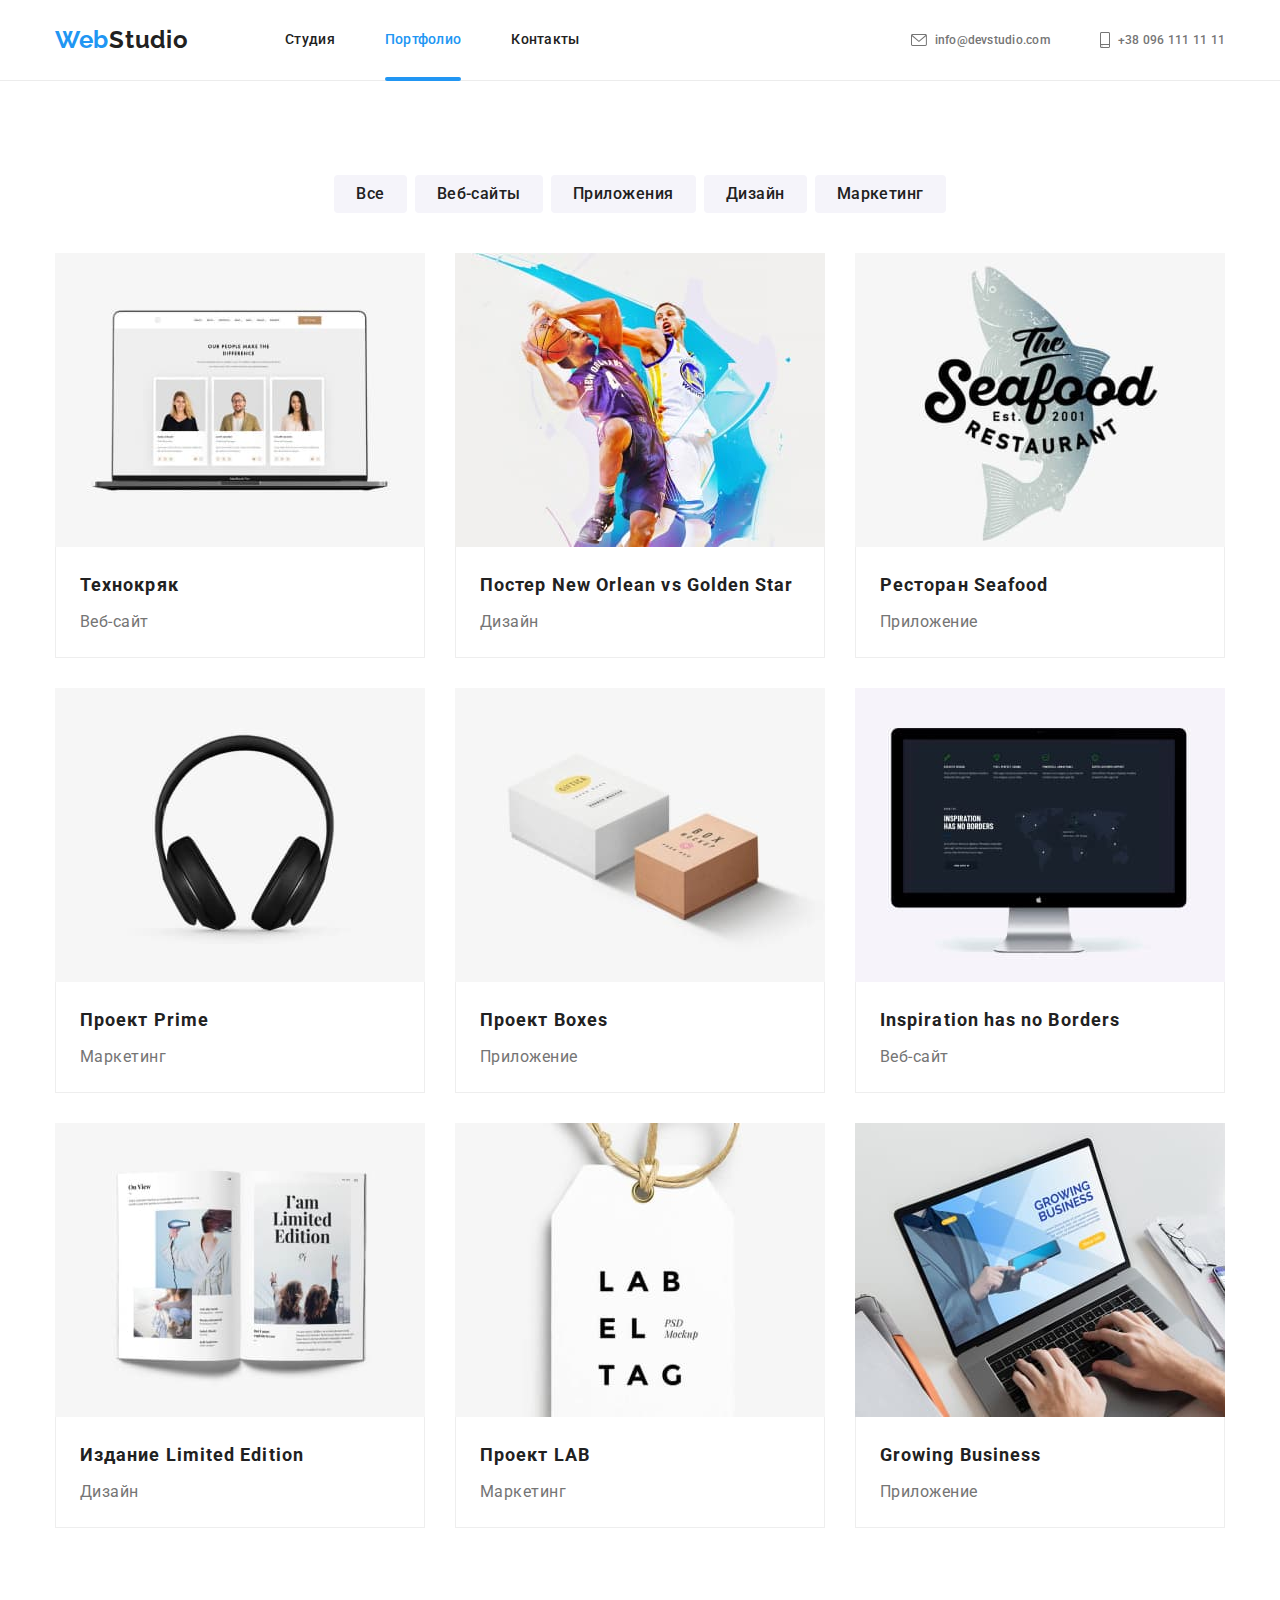
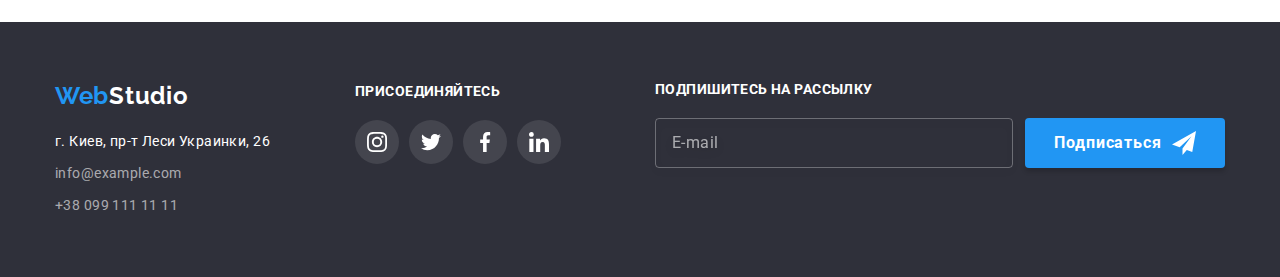
==== commit b43ee281: "adds hover/focus" ====
--- a/portfolio.html
+++ b/portfolio.html
@@ -62,7 +62,7 @@
                 >
               </li>
               <li class="nav-list__item">
-                <a href="" class="nav-list__link">Контакты</a>
+                <a href="#contacts" class="nav-list__link">Контакты</a>
               </li>
             </ul>
 
@@ -577,7 +577,7 @@
               class="page-header__logo page-header__logo--inverse"
               ><span class="page-header__text">Web</span>Studio</a
             >
-            <address class="footer-data__address">
+            <address id="contacts" class="footer-data__address">
               г. Киев, пр-т Леси Украинки, 26
             </address>
             <ul class="footer-data__list">
--- a/css/main.min.css
+++ b/css/main.min.css
@@ -1 +1 @@
-body{font-family:"Roboto",sans-serif;background-color:var(--main-bgc);color:var(--primary-text-color)}body.no-scroll{overflow:hidden}.visually-hidden{position:absolute;white-space:nowrap;width:1px;height:1px;overflow:hidden;border:0;padding:0;clip:rect(0 0 0 0);clip-path:inset(50%);margin:-1px}a{text-decoration:none}.porfolio-list,.filter-btns,.form-list,.footer-social__list,.footer-data__list,.customers-list,.our-team__social,.our-team__list,.features__list,.social-list,.contacts,.nav-list{list-style:none;margin:0;padding:0}.titles h2{text-align:center}img{display:block;max-width:100%;height:auto;width:100%}.container{width:100%;padding-left:15px;padding-right:15px;margin-left:auto;margin-right:auto}@media screen and (min-width: 480px){.container{max-width:480px}}@media screen and (min-width: 768px){.container{max-width:768px}}@media screen and (min-width: 1200px){.container{max-width:1200px}}.section{padding-top:60px;padding-bottom:60px}@media screen and (min-width: 1200px){.section{padding-top:94px;padding-bottom:94px}}.page-header{border-bottom:1px solid #ececec}@media screen and (max-width: 767px){.header-content{padding-top:10px;padding-bottom:10px}}.page-header__nav{display:flex;align-items:center}.page-header__logo{font-size:24px;font-weight:700;line-height:1.1666666667;letter-spacing:.03em;font-family:"Raleway",sans-serif;color:#212121}.page-header__logo .page-header__text{color:#2196f3}.page-header__open-btn{display:inline-flex;margin:0;padding:0;border:none;background-color:rgba(0,0,0,0);margin-left:auto}.page-header__open-btn .page-header__icon{fill:#212121;transition:fill,250ms,cubic-bezier(0.4, 0, 0.2, 1)}.page-header__open-btn .page-header__icon:hover,.page-header__open-btn .page-header__icon:focus,.page-header__open-btn .page-header__icon:active{fill:#2196f3}@media screen and (min-width: 767px){.page-header__open-btn{display:none}}@media screen and (max-width: 767px){.menu-container{padding:48px 40px;background-color:#fff;position:fixed;top:0;left:0;width:100%;height:100%;z-index:3;overflow:auto;display:none;flex-direction:column;overflow:auto}.menu-container.is-open{display:flex}}@media screen and (max-width: 767px){.nav-list .nav-list__link--current{color:#2196f3}.nav-list__item:not(:last-child){margin-bottom:32px}.nav-list__link{font-weight:500;font-size:40px;line-height:1.18;letter-spacing:.02em;color:#212121}.nav-list__link:hover,.nav-list__link:focus{color:#2196f3}}@media screen and (max-width: 767px){.contacts{margin-top:auto;margin-bottom:64px}.contacts .contacts__icon{display:none}.contacts__item:not(:last-child){margin-bottom:32px}.contacts__tel{font-weight:500;font-size:34px;line-height:1.18;letter-spacing:.02em;color:#2196f3}}@media screen and (max-width: 767px)and (max-width: 320px){.contacts__tel{font-size:27px}}@media screen and (max-width: 767px){.contacts__email{font-weight:500;font-size:24px;line-height:1.17;letter-spacing:.02em;color:#757575}}@media screen and (max-width: 767px){.social-list{display:flex;flex-wrap:wrap;justify-content:center}.social-list__item:not(:last-child){margin-right:10px}.social-list__item{padding-right:10px}.social-list__item:not(:last-child){border-right:1px solid rgba(33,33,33,.2)}.social-list__link{font-weight:500;font-size:18px;line-height:1.22;letter-spacing:.02em;color:#2196f3}}.page-header__close-btn{position:absolute;top:10px;right:15px;display:inline-flex;margin:0;padding:0;border:none;background-color:rgba(0,0,0,0);margin-left:auto}@media screen and (min-width: 768px){.page-header__close-btn{display:none}}@media screen and (min-width: 768px){.menu-container{display:flex;align-items:center;margin-left:auto}.nav-list{display:flex;align-items:center}.nav-list__item{position:relative}.nav-list__item .nav-list__link--current::after{position:absolute;left:0px;bottom:-1px;content:"";width:100%;height:4px;border-radius:2px;background-color:#2196f3}.nav-list__item:not(:last-child){margin-right:50px}.nav-list__link{display:block;font-weight:500;font-size:14px;line-height:1.14;letter-spacing:.02em;color:#212121;padding-top:32px;padding-bottom:32px}.social-list{display:none}.contacts{display:flex;flex-direction:column-reverse;margin-left:84px}.contacts__item:nth-child(2){margin-bottom:10px}.contacts__icon{display:inline-block;margin-right:8px;fill:#757575}.contacts__email,.contacts__tel{font-weight:500;font-size:12px;line-height:1.17;letter-spacing:.02em;color:#757575;display:flex;align-items:center}}@media screen and (min-width: 1200px){.menu-container{display:flex;align-items:center;margin-left:auto}.page-header__logo{font-weight:700;font-size:26px;line-height:1.19;letter-spacing:.03em}.contacts{display:flex;align-items:center;flex-direction:row-reverse;margin-left:331px}.contacts__item:nth-child(2){margin-right:50px;margin-bottom:0px}}.hero{text-align:center;padding-top:118px;padding-bottom:118px;max-width:1600px;height:400px;margin-left:auto;margin-right:auto;background-image:linear-gradient(to right, rgba(47, 48, 58, 0.4), rgba(47, 48, 58, 0.4)),url(/img/mobile-hero.jpg);filter:drop-shadow(0px 4px 4px rgba(0, 0, 0, 0.25));background-repeat:no-repeat;background-size:cover}.hero__title{font-weight:900;font-size:26px;line-height:1.62;letter-spacing:.06em;color:#fff;text-transform:uppercase;margin-left:auto;margin-right:auto;margin-bottom:30px;max-width:360px}.hero__button{font-family:Roboto,sans-serif;color:#fff;background-color:#2196f3;border:0;font-weight:700;font-size:16px;line-height:1.88;letter-spacing:.06em;cursor:pointer;padding:10px 32px;border-radius:4px}.features__list{display:flex;flex-wrap:wrap;gap:30px}.features__list .features__item{max-width:450px;margin-left:auto;margin-right:auto}.features__wrapper{display:block;width:100%;height:120px;background-color:#f5f4fa;border-radius:4px;display:flex;justify-content:center;align-items:center}.features__title{margin-top:30px;margin-bottom:10px;font-size:14px;line-height:1.14;letter-spacing:.03em;text-transform:uppercase;text-align:center}.features__text{font-size:14px;line-height:1.71;letter-spacing:.03em;color:#757575;margin:0px}@media screen and (min-width: 768px){.features__item{width:calc((100% - 30px)/2)}}@media screen and (min-width: 1200px){.features__item{width:calc((100% - 90px)/4)}}.our-team{background-color:#f5f4fa}.our-team__title{margin-top:0px;margin-bottom:30px;font-weight:700;font-size:28px;line-height:1.18;letter-spacing:.03em}.our-team__list{display:flex;flex-wrap:wrap;gap:30px}.our-team__member{background-color:#fff;box-shadow:0px 1px 3px rgba(0,0,0,.12),0px 1px 1px rgba(0,0,0,.14),0px 2px 1px rgba(0,0,0,.2);border-radius:0px 0px 4px 4px}.team-data{padding-top:30px;padding-bottom:16px;text-align:center}.team-data__name{margin:0;margin-bottom:10px;font-weight:500;font-size:16px;line-height:1.2;letter-spacing:.03em}.team-data__position{margin:0px;line-height:1.2;color:#757575;letter-spacing:.03em}.our-team__social{display:flex;justify-content:center;padding-bottom:30px}.our-team__social-item:not(:last-child){margin-right:10px}.our-team__social-link{display:flex;justify-content:center;align-items:center;width:44px;height:44px;border-radius:50px;background-color:#fff;color:#afb1b8;fill:#afb1b8}.our-team__social-icon{fill:currentColor}@media screen and (min-width: 768px){.our-team__member{width:calc((100% - 30px)/2)}}@media screen and (min-width: 1200px){.our-team__member{width:calc((100% - 90px)/4)}}.customers-title{margin-top:0;margin-bottom:30px;font-size:28px;line-height:1.1785714286;letter-spacing:.03em}.customers-list{display:flex;flex-wrap:wrap;gap:30px}.customers-item{width:calc((100% - 30px)/2);height:92px}.customers-link{display:flex;justify-content:center;align-items:center;border:1px solid #afb1b8;border-radius:4px;width:100%;height:100%;transition:border 250ms cubic-bezier(0.4, 0, 0.2, 1)}.customers-icon{fill:#afb1b8;transition:fill 250ms cubic-bezier(0.4, 0, 0.2, 1)}@media screen and (min-width: 768px){.customers-item{width:calc((100% - 60px)/3)}}@media screen and (min-width: 1200px){.customers-item{width:calc((100% - 150px)/6)}}.footer{background-color:#2f303a;padding-top:60px;padding-bottom:60px}.footer-wrapper{display:flex;flex-wrap:wrap;justify-content:center}@media screen and (min-width: 1200px){.footer-wrapper{display:flex;flex-wrap:nowrap}}.footer-data{width:100%;margin-bottom:60px;text-align:center}@media screen and (min-width: 1200px){.footer-data{margin:0;text-align:start}}.page-header__logo{font-weight:700;font-size:24px;line-height:1.1666666667;letter-spacing:.03em;color:#212121;font-family:"Raleway",sans-serif}.page-header__logo .page-header__text{color:#2196f3}.page-header__logo--inverse{display:inline-block;margin-bottom:20px;color:#fff}.footer-data__address{font-size:14px;line-height:1.71;letter-spacing:.03em;color:#fff;margin-bottom:8px;font-style:normal}.footer-data__contacts:not(:last-child){margin-bottom:8px}.footer-data__contacts .footer-data__link{font-weight:400;font-size:14px;line-height:1.7;letter-spacing:.03em;color:rgba(255,255,255,.6)}.footer-social{text-align:center;margin-bottom:60px}@media screen and (min-width: 1200px){.footer-social{margin:0;text-align:start}}.footer-social__text{display:inline-block;font-size:14px;line-height:1.14;letter-spacing:.03em;color:#fff;margin-top:0px;margin-bottom:20px;text-transform:uppercase}.footer-social__list{display:flex;justify-content:center}@media screen and (min-width: 1200px){.footer-social__list{justify-content:flex-start}}.our-team__social-link--bgc{width:44px;height:44px;border-radius:50px;background-color:rgba(255,255,255,.1);color:#fff;fill:#fff}.subscribe{text-align:center}@media screen and (min-width: 1200px){.subscribe{display:flex;text-align:start;align-items:self-end;height:fit-content}}.subscribe__label .subscribe__text{display:block;margin-bottom:20px;font-weight:700;font-size:14px;line-height:1.14;text-transform:uppercase;color:#fff;letter-spacing:.03em}.subscribe__input{width:100%;height:50px;margin-bottom:20px;border:1px solid rgba(255,255,255,.3);filter:drop-shadow(0px 4px 4px rgba(0, 0, 0, 0.15));border-radius:4px;background-color:rgba(0,0,0,0);padding:15px 16px;color:#fff}.subscribe__input::placeholder{font-weight:400;font-size:16px;line-height:1.25;letter-spacing:.03em;color:rgba(255,255,255,.6)}@media screen and (min-width: 1200px){.subscribe__input{width:358px;margin:0}}.subscribe__btn{display:inline-flex;justify-content:center;align-items:center;width:200px;height:50px;padding:0;border-radius:4px;border:none;box-shadow:0px 4px 4px rgba(0,0,0,.15);background-color:#2196f3;color:#fff;font-weight:700;line-height:1.88;letter-spacing:.06em}@media screen and (min-width: 1200px){.subscribe__btn{margin-left:12px}}.subscribe__btn .subscribe__icon{margin-left:10px}@media screen and (min-width: 768px){.footer-data,.footer-social{width:50%}}.backdrop{position:fixed;top:0;left:0;width:100%;height:100%;background-color:rgba(0,0,0,.2);opacity:1;z-index:1;padding:93px 15px 94px 15px;transition:opacity 250ms cubic-bezier(0.4, 0, 0.2, 1)}.backdrop.is-hidden{visibility:hidden;opacity:0;pointer-events:none}.modal{position:relative;border-radius:4px;background-color:#fff;box-shadow:0px 1px 3px rgba(0,0,0,.12),0px 1px 1px rgba(0,0,0,.14),0px 2px 1px rgba(0,0,0,.2);opacity:1;transition:transform 250ms cubic-bezier(0.4, 0, 0.2, 1),opacity 250ms cubic-bezier(0.4, 0, 0.2, 1)}@media screen and (min-width: 480px){.modal{position:absolute;top:50%;left:50%;transform:translate(-50%, -50%) scale(1);max-width:450px;width:100%}}@media screen and (min-width: 1200px){.modal{max-width:528px}}.backdrop.is-hidden .modal{transform:translate(-50%, -50%) scale(1.1);opacity:0}.close-btn{position:absolute;display:flex;justify-content:center;align-items:center;top:8px;right:8px;width:30px;height:30px;border-radius:50%;background-color:#fff;border:1px solid rgba(0,0,0,.1);cursor:pointer}.close-btn:hover>.close-icon,.close-btn:focus>.close-icon{fill:#2196f3}.close-icon{transition:fill 250ms cubic-bezier(0.4, 0, 0.2, 1)}.form{padding:40px;width:100%;height:100%}.form .form-header{margin:0;margin-bottom:12px;text-align:center;font-weight:700;font-size:20px;line-height:1.15;letter-spacing:.03em;color:#212121}.form-item{position:relative}.form-item:nth-child(-n+3){margin-bottom:10px}.form-item:focus-within .form-icon{fill:#2196f3}.form-item-checkbox{margin-bottom:30px}.form-icon{position:absolute;top:50%;left:12px;transition:fill 250ms cubic-bezier(0.4, 0, 0.2, 1)}.form__label{display:block;margin-bottom:4px;font-size:12px;line-height:1.17;letter-spacing:.01em;color:#757575}.form__input{border:1px solid rgba(33,33,33,.2);outline:rgba(0,0,0,0);border-radius:4px;transition:border 250ms cubic-bezier(0.4, 0, 0.2, 1)}.form__input:nth-child(-n+3){width:100%;height:40px;padding-top:12px;padding-bottom:12px;padding-left:42px}.form__input:focus{border-color:#2196f3}.comment{margin-bottom:20px}.comment__textarea{display:block;width:100%;height:120px;padding:12px 16px;resize:none;outline:rgba(0,0,0,0);border:1px solid rgba(33,33,33,.2);border-radius:4px;transition:border 250ms cubic-bezier(0.4, 0, 0.2, 1)}.comment__textarea::placeholder{font-weight:400;font-size:14px;line-height:1.1428571429;letter-spacing:.01em;color:rgba(117,117,117,.5)}.comment__textarea:focus{border-color:#2196f3}.form-checkbox{margin-bottom:30px}.form-checkbox .checkbox-label{display:flex;align-items:center;justify-content:center;font-weight:400;font-size:14px;line-height:1.71;letter-spacing:.03em;color:#757575}@media screen and (max-width: 1199px){.form-checkbox .checkbox-label{font-weight:400;font-size:12px;line-height:1.1666666667;letter-spacing:.03em;color:#757575}}.checkbox-icon{display:flex;align-items:center;margin-right:8.38px;width:16px;height:15px;border:2px solid #212121;border-radius:2px;transition:background-color,border,background-image;transition-duration:250ms;transition-timing-function:cubic-bezier(0.4, 0, 0.2, 1)}.checkbox-input:focus+.checkbox-icon{border:2px solid blue;outline:1px solid #2196f3}.checkbox-input:checked+.checkbox-icon{outline:rgba(0,0,0,0);background-color:#2196f3;border:2px solid #2196f3}.check-icon{fill:rgba(0,0,0,0);transition:fill 250ms cubic-bezier(0.4, 0, 0.2, 1)}.checkbox-input:checked+.checkbox-icon .check-icon{fill:#fff}.form__link{color:#2196f3;text-decoration-line:underline}.send-btn{display:block;margin-left:auto;margin-right:auto;width:200px;height:50px;border-radius:4px;border:none;box-shadow:0px 4px 4px rgba(0,0,0,.15);background-color:#2196f3;color:#fff;font-weight:700;line-height:1.88;letter-spacing:.06em;cursor:pointer}.filter-btns{display:flex;flex-wrap:wrap;gap:15px 8px;margin-bottom:40px}@media screen and (min-width: 768px){.filter-btns{justify-content:center}}.list-button{padding:6px 22px;font-family:Roboto,sans-serif;font-weight:500;font-size:16px;line-height:1.62;letter-spacing:.03em;color:#212121;background-color:#f5f4fa;border:0;border-radius:4px;cursor:pointer;transition-property:background-color,color,box-shadow;transition-duration:250ms;transition-timing-function:cubic-bezier(0.4, 0, 0.2, 1)}.list-button:hover,.list-button:focus{background-color:#2196f3;color:#fff;box-shadow:0px 3px 1px rgba(0,0,0,.1),0px 1px 2px rgba(0,0,0,.08),0px 2px 2px rgba(0,0,0,.12)}.foto-item{width:100%}.foto-item:not(:last-child){margin-bottom:30px}.foto-item:hover .pop-up{transform:translateY(0)}.foto-item:hover .pop-up p{opacity:1;transform:scaleX(1)}.portfolio-link{display:flex;flex-direction:column;height:100%;transition:box-shadow 250ms cubic-bezier(0.4, 0, 0.2, 1)}.portfolio-link:hover,.portfolio-link:focus{box-shadow:0px 1px 1px rgba(0,0,0,.12),0px 4px 4px rgba(0,0,0,.06),1px 4px 6px rgba(0,0,0,.16)}.img-box{position:relative;overflow:hidden}.pop-up{position:absolute;top:0;left:0;padding:63px 24px;background-color:rgba(33,150,243,.9);transform:translateY(100%);transition-property:transform;transition-duration:250ms;transition-timing-function:cubic-bezier(0.4, 0, 0.2, 1)}.pop-up p{margin:0;min-width:168px;font-size:18px;line-height:1.56;letter-spacing:.03em;color:#fff;opacity:0;transform:scaleX(0);transition:opacity 1500ms cubic-bezier(0.4, 0, 0.2, 1),transform 1500ms cubic-bezier(0.4, 0, 0.2, 1)}.portfolio-content{flex-grow:1;padding:20px 24px;border-left:1px solid #eee;border-right:1px solid #eee;border-bottom:1px solid #eee}.list-title{margin-top:0;margin-bottom:4px;font-size:18px;line-height:2;letter-spacing:.06em;color:#212121;text-decoration:none}.list-descr{margin:0;font-size:16px;line-height:1.875;letter-spacing:.03em;color:#757575}@media screen and (min-width: 768px){.porfolio-list{display:flex;flex-wrap:wrap;gap:30px}.porfolio-list .foto-item{margin:0;flex-basis:calc((100% - 30px)/2)}}@media screen and (min-width: 1200px){.porfolio-list .foto-item{margin:0;flex-basis:calc((100% - 60px)/3)}}/*# sourceMappingURL=main.min.css.map */+body{font-family:"Roboto",sans-serif;background-color:var(--main-bgc);color:var(--primary-text-color)}body.no-scroll{overflow:hidden}.visually-hidden{position:absolute;white-space:nowrap;width:1px;height:1px;overflow:hidden;border:0;padding:0;clip:rect(0 0 0 0);clip-path:inset(50%);margin:-1px}a{text-decoration:none}.porfolio-list,.filter-btns,.form-list,.footer-social__list,.footer-data__list,.customers-list,.our-team__social,.our-team__list,.features__list,.social-list,.contacts,.nav-list{list-style:none;margin:0;padding:0}.titles h2{text-align:center}img{display:block;max-width:100%;height:auto;width:100%}.container{width:100%;padding-left:15px;padding-right:15px;margin-left:auto;margin-right:auto}@media screen and (min-width: 480px){.container{max-width:480px}}@media screen and (min-width: 768px){.container{max-width:768px}}@media screen and (min-width: 1200px){.container{max-width:1200px}}.section{padding-top:60px;padding-bottom:60px}@media screen and (min-width: 1200px){.section{padding-top:94px;padding-bottom:94px}}.page-header{border-bottom:1px solid #ececec}@media screen and (max-width: 767px){.header-content{padding-top:10px;padding-bottom:10px}}.page-header__nav{display:flex;align-items:center}.page-header__logo{font-size:24px;font-weight:700;line-height:1.1666666667;letter-spacing:.03em;font-family:"Raleway",sans-serif;color:#212121}.page-header__logo .page-header__text{color:#2196f3}.page-header__open-btn{display:inline-flex;margin:0;padding:0;border:none;background-color:rgba(0,0,0,0);margin-left:auto}.page-header__open-btn .page-header__icon{fill:#212121;transition:fill,250ms,cubic-bezier(0.4, 0, 0.2, 1)}.page-header__open-btn .page-header__icon:hover,.page-header__open-btn .page-header__icon:focus,.page-header__open-btn .page-header__icon:active{fill:#2196f3}@media screen and (min-width: 767px){.page-header__open-btn{display:none}}@media screen and (max-width: 767px){.menu-container{padding:48px 40px;background-color:#fff;position:fixed;top:0;left:0;width:100%;height:100%;z-index:3;overflow:auto;display:none;flex-direction:column;overflow:auto}.menu-container.is-open{display:flex}}@media screen and (max-width: 767px){.nav-list .nav-list__link--current{color:#2196f3}.nav-list__item:not(:last-child){margin-bottom:32px}.nav-list__link{font-weight:500;font-size:40px;line-height:1.18;letter-spacing:.02em;color:#212121}.nav-list__link:hover,.nav-list__link:focus{color:#2196f3}}@media screen and (max-width: 767px){.contacts{margin-top:auto;margin-bottom:64px}.contacts .contacts__icon{display:none}.contacts__item:not(:last-child){margin-bottom:32px}.contacts__tel{font-weight:500;font-size:34px;line-height:1.18;letter-spacing:.02em;color:#2196f3}}@media screen and (max-width: 767px)and (max-width: 320px){.contacts__tel{font-size:27px}}@media screen and (max-width: 767px){.contacts__email{font-weight:500;font-size:24px;line-height:1.17;letter-spacing:.02em;color:#757575}}@media screen and (max-width: 767px){.social-list{display:flex;flex-wrap:wrap;justify-content:center}.social-list__item:not(:last-child){margin-right:10px}.social-list__item{padding-right:10px}.social-list__item:not(:last-child){border-right:1px solid rgba(33,33,33,.2)}.social-list__link{font-weight:500;font-size:18px;line-height:1.22;letter-spacing:.02em;color:#2196f3}}.page-header__icon{fill:#212121}.page-header__icon:hover,.page-header__icon:focus{fill:#2196f3}.page-header__close-btn{position:absolute;top:10px;right:15px;display:inline-flex;margin:0;padding:0;border:none;background-color:rgba(0,0,0,0);margin-left:auto}@media screen and (min-width: 768px){.page-header__close-btn{display:none}}@media screen and (min-width: 768px){.menu-container{display:flex;align-items:center;margin-left:auto}.nav-list{display:flex;align-items:center}.nav-list__item{position:relative}.nav-list__item:not(:last-child){margin-right:50px}.nav-list__link{display:block;font-weight:500;font-size:14px;line-height:1.14;letter-spacing:.02em;color:#212121;padding-top:32px;padding-bottom:32px}.nav-list__link--current{color:#2196f3}.nav-list__link--current::after{position:absolute;left:0px;bottom:-1px;content:"";width:100%;height:4px;border-radius:2px;background-color:#2196f3}.social-list{display:none}.contacts{display:flex;flex-direction:column-reverse;margin-left:84px}.contacts__item:nth-child(2){margin-bottom:10px}.contacts__icon{display:inline-block;margin-right:8px;fill:#757575}.contacts__email,.contacts__tel{font-weight:500;font-size:12px;line-height:1.17;letter-spacing:.02em;color:#757575;display:flex;align-items:center}}@media screen and (min-width: 1200px){.menu-container{display:flex;align-items:center;margin-left:auto}.page-header__logo{font-weight:700;font-size:26px;line-height:1.19;letter-spacing:.03em}.nav-list__link{transition:color 250ms cubic-bezier(0.4, 0, 0.2, 1)}.nav-list__link:hover,.nav-list__link:focus{color:#2196f3}.contacts{display:flex;align-items:center;flex-direction:row-reverse;margin-left:331px}.contacts__item:nth-child(2){margin-right:50px;margin-bottom:0px}}.hero{text-align:center;padding-top:118px;padding-bottom:118px;max-width:1600px;height:400px;margin-left:auto;margin-right:auto;background-image:linear-gradient(to right, rgba(47, 48, 58, 0.4), rgba(47, 48, 58, 0.4)),url(/img/mobile-hero.jpg);filter:drop-shadow(0px 4px 4px rgba(0, 0, 0, 0.25));background-repeat:no-repeat;background-size:cover}.hero__title{font-weight:900;font-size:26px;line-height:1.62;letter-spacing:.06em;color:#fff;text-transform:uppercase;margin-left:auto;margin-right:auto;margin-bottom:30px;max-width:360px}.hero__button{font-family:Roboto,sans-serif;color:#fff;background-color:#2196f3;border:0;font-weight:700;font-size:16px;line-height:1.88;letter-spacing:.06em;cursor:pointer;padding:10px 32px;border-radius:4px}.features__list{display:flex;flex-wrap:wrap;gap:30px}.features__list .features__item{max-width:450px;margin-left:auto;margin-right:auto}.features__wrapper{display:block;width:100%;height:120px;background-color:#f5f4fa;border-radius:4px;display:flex;justify-content:center;align-items:center}.features__title{margin-top:30px;margin-bottom:10px;font-size:14px;line-height:1.14;letter-spacing:.03em;text-transform:uppercase;text-align:center}.features__text{font-size:14px;line-height:1.71;letter-spacing:.03em;color:#757575;margin:0px}@media screen and (min-width: 768px){.features__item{width:calc((100% - 30px)/2)}}@media screen and (min-width: 1200px){.features__item{width:calc((100% - 90px)/4)}}.our-team{background-color:#f5f4fa}.our-team__title{margin-top:0px;margin-bottom:30px;font-weight:700;font-size:28px;line-height:1.18;letter-spacing:.03em}.our-team__list{display:flex;flex-wrap:wrap;gap:30px}.our-team__member{background-color:#fff;box-shadow:0px 1px 3px rgba(0,0,0,.12),0px 1px 1px rgba(0,0,0,.14),0px 2px 1px rgba(0,0,0,.2);border-radius:0px 0px 4px 4px}.team-data{padding-top:30px;padding-bottom:16px;text-align:center}.team-data__name{margin:0;margin-bottom:10px;font-weight:500;font-size:16px;line-height:1.2;letter-spacing:.03em}.team-data__position{margin:0px;line-height:1.2;color:#757575;letter-spacing:.03em}.our-team__social{display:flex;justify-content:center;padding-bottom:30px}.our-team__social-item:not(:last-child){margin-right:10px}.our-team__social-link{display:flex;justify-content:center;align-items:center;width:44px;height:44px;border-radius:50px;background-color:#fff;color:#afb1b8;fill:#afb1b8}.our-team__social-icon{fill:currentColor}@media screen and (min-width: 768px){.our-team__member{width:calc((100% - 30px)/2)}}@media screen and (min-width: 1200px){.our-team__member{width:calc((100% - 90px)/4)}}.customers-title{margin-top:0;margin-bottom:30px;font-size:28px;line-height:1.1785714286;letter-spacing:.03em}.customers-list{display:flex;flex-wrap:wrap;gap:30px}.customers-item{width:calc((100% - 30px)/2);height:92px}.customers-link{display:flex;justify-content:center;align-items:center;border:1px solid #afb1b8;border-radius:4px;width:100%;height:100%;transition:border 250ms cubic-bezier(0.4, 0, 0.2, 1)}.customers-icon{fill:#afb1b8;transition:fill 250ms cubic-bezier(0.4, 0, 0.2, 1)}@media screen and (min-width: 768px){.customers-item{width:calc((100% - 60px)/3)}}@media screen and (min-width: 1200px){.customers-item{width:calc((100% - 150px)/6)}}.footer{background-color:#2f303a;padding-top:60px;padding-bottom:60px}.footer-wrapper{display:flex;flex-wrap:wrap;justify-content:center}@media screen and (min-width: 1200px){.footer-wrapper{display:flex;flex-wrap:nowrap}}.footer-data{width:100%;margin-bottom:60px;text-align:center}@media screen and (min-width: 1200px){.footer-data{margin:0;text-align:start}}.page-header__logo{font-weight:700;font-size:24px;line-height:1.1666666667;letter-spacing:.03em;color:#212121;font-family:"Raleway",sans-serif}.page-header__logo .page-header__text{color:#2196f3}.page-header__logo--inverse{display:inline-block;margin-bottom:20px;color:#fff}.footer-data__address{font-size:14px;line-height:1.71;letter-spacing:.03em;color:#fff;margin-bottom:8px;font-style:normal}.footer-data__contacts:not(:last-child){margin-bottom:8px}.footer-data__contacts .footer-data__link{font-weight:400;font-size:14px;line-height:1.7;letter-spacing:.03em;color:rgba(255,255,255,.6)}.footer-social{text-align:center;margin-bottom:60px}@media screen and (min-width: 1200px){.footer-social{margin:0;text-align:start}}.footer-social__text{display:inline-block;font-size:14px;line-height:1.14;letter-spacing:.03em;color:#fff;margin-top:0px;margin-bottom:20px;text-transform:uppercase}.footer-social__list{display:flex;justify-content:center}@media screen and (min-width: 1200px){.footer-social__list{justify-content:flex-start}}.our-team__social-link--bgc{width:44px;height:44px;border-radius:50px;background-color:rgba(255,255,255,.1);color:#fff;fill:#fff}.subscribe{text-align:center}@media screen and (min-width: 1200px){.subscribe{display:flex;text-align:start;align-items:self-end;height:fit-content}}.subscribe__label .subscribe__text{display:block;margin-bottom:20px;font-weight:700;font-size:14px;line-height:1.14;text-transform:uppercase;color:#fff;letter-spacing:.03em}.subscribe__input{width:100%;height:50px;margin-bottom:20px;border:1px solid rgba(255,255,255,.3);filter:drop-shadow(0px 4px 4px rgba(0, 0, 0, 0.15));border-radius:4px;background-color:rgba(0,0,0,0);padding:15px 16px;color:#fff}.subscribe__input::placeholder{font-weight:400;font-size:16px;line-height:1.25;letter-spacing:.03em;color:rgba(255,255,255,.6)}@media screen and (min-width: 1200px){.subscribe__input{width:358px;margin:0}}.subscribe__btn{display:inline-flex;justify-content:center;align-items:center;width:200px;height:50px;padding:0;border-radius:4px;border:none;box-shadow:0px 4px 4px rgba(0,0,0,.15);background-color:#2196f3;color:#fff;font-weight:700;line-height:1.88;letter-spacing:.06em}@media screen and (min-width: 1200px){.subscribe__btn{margin-left:12px}}.subscribe__btn .subscribe__icon{margin-left:10px}@media screen and (min-width: 768px){.footer-data,.footer-social{width:50%}}.backdrop{position:fixed;top:0;left:0;width:100%;height:100%;background-color:rgba(0,0,0,.2);opacity:1;z-index:1;padding:93px 15px 94px 15px;transition:opacity 250ms cubic-bezier(0.4, 0, 0.2, 1)}.backdrop.is-hidden{visibility:hidden;opacity:0;pointer-events:none}.modal{position:relative;border-radius:4px;background-color:#fff;box-shadow:0px 1px 3px rgba(0,0,0,.12),0px 1px 1px rgba(0,0,0,.14),0px 2px 1px rgba(0,0,0,.2);opacity:1;transition:transform 250ms cubic-bezier(0.4, 0, 0.2, 1),opacity 250ms cubic-bezier(0.4, 0, 0.2, 1)}@media screen and (min-width: 480px){.modal{position:absolute;top:50%;left:50%;transform:translate(-50%, -50%) scale(1);max-width:450px;width:100%}}@media screen and (min-width: 1200px){.modal{max-width:528px}}.backdrop.is-hidden .modal{transform:translate(-50%, -50%) scale(1.1);opacity:0}.close-btn{position:absolute;display:flex;justify-content:center;align-items:center;top:8px;right:8px;width:30px;height:30px;border-radius:50%;background-color:#fff;border:1px solid rgba(0,0,0,.1);cursor:pointer}.close-btn:hover>.close-icon,.close-btn:focus>.close-icon{fill:#2196f3}.close-icon{transition:fill 250ms cubic-bezier(0.4, 0, 0.2, 1)}.form{padding:40px;width:100%;height:100%}.form .form-header{margin:0;margin-bottom:12px;text-align:center;font-weight:700;font-size:20px;line-height:1.15;letter-spacing:.03em;color:#212121}.form-item{position:relative}.form-item:nth-child(-n+3){margin-bottom:10px}.form-item:focus-within .form-icon{fill:#2196f3}.form-item-checkbox{margin-bottom:30px}.form-icon{position:absolute;top:50%;left:12px;transition:fill 250ms cubic-bezier(0.4, 0, 0.2, 1)}.form__label{display:block;margin-bottom:4px;font-size:12px;line-height:1.17;letter-spacing:.01em;color:#757575}.form__input{border:1px solid rgba(33,33,33,.2);outline:rgba(0,0,0,0);border-radius:4px;transition:border 250ms cubic-bezier(0.4, 0, 0.2, 1)}.form__input:nth-child(-n+3){width:100%;height:40px;padding-top:12px;padding-bottom:12px;padding-left:42px}.form__input:focus{border-color:#2196f3}.comment{margin-bottom:20px}.comment__textarea{display:block;width:100%;height:120px;padding:12px 16px;resize:none;outline:rgba(0,0,0,0);border:1px solid rgba(33,33,33,.2);border-radius:4px;transition:border 250ms cubic-bezier(0.4, 0, 0.2, 1)}.comment__textarea::placeholder{font-weight:400;font-size:14px;line-height:1.1428571429;letter-spacing:.01em;color:rgba(117,117,117,.5)}.comment__textarea:focus{border-color:#2196f3}.form-checkbox{margin-bottom:30px}.form-checkbox .checkbox-label{display:flex;align-items:center;justify-content:center;font-weight:400;font-size:14px;line-height:1.71;letter-spacing:.03em;color:#757575}@media screen and (max-width: 1199px){.form-checkbox .checkbox-label{font-weight:400;font-size:12px;line-height:1.1666666667;letter-spacing:.03em;color:#757575}}.checkbox-icon{display:flex;align-items:center;margin-right:8.38px;width:16px;height:15px;border:2px solid #212121;border-radius:2px;transition:background-color,border,background-image;transition-duration:250ms;transition-timing-function:cubic-bezier(0.4, 0, 0.2, 1)}.checkbox-input:focus+.checkbox-icon{border:2px solid blue;outline:1px solid #2196f3}.checkbox-input:checked+.checkbox-icon{outline:rgba(0,0,0,0);background-color:#2196f3;border:2px solid #2196f3}.check-icon{fill:rgba(0,0,0,0);transition:fill 250ms cubic-bezier(0.4, 0, 0.2, 1)}.checkbox-input:checked+.checkbox-icon .check-icon{fill:#fff}.form__link{color:#2196f3;text-decoration-line:underline}.send-btn{display:block;margin-left:auto;margin-right:auto;width:200px;height:50px;border-radius:4px;border:none;box-shadow:0px 4px 4px rgba(0,0,0,.15);background-color:#2196f3;color:#fff;font-weight:700;line-height:1.88;letter-spacing:.06em;cursor:pointer}.filter-btns{display:flex;flex-wrap:wrap;gap:15px 8px;margin-bottom:40px}@media screen and (min-width: 768px){.filter-btns{justify-content:center}}.list-button{padding:6px 22px;font-family:Roboto,sans-serif;font-weight:500;font-size:16px;line-height:1.62;letter-spacing:.03em;color:#212121;background-color:#f5f4fa;border:0;border-radius:4px;cursor:pointer;transition-property:background-color,color,box-shadow;transition-duration:250ms;transition-timing-function:cubic-bezier(0.4, 0, 0.2, 1)}.list-button:hover,.list-button:focus{background-color:#2196f3;color:#fff;box-shadow:0px 3px 1px rgba(0,0,0,.1),0px 1px 2px rgba(0,0,0,.08),0px 2px 2px rgba(0,0,0,.12)}.foto-item{width:100%}.foto-item:not(:last-child){margin-bottom:30px}.foto-item:hover .pop-up{transform:translateY(0)}.foto-item:hover .pop-up p{opacity:1;transform:scaleX(1)}.portfolio-link{display:flex;flex-direction:column;height:100%;transition:box-shadow 250ms cubic-bezier(0.4, 0, 0.2, 1)}.portfolio-link:hover,.portfolio-link:focus{box-shadow:0px 1px 1px rgba(0,0,0,.12),0px 4px 4px rgba(0,0,0,.06),1px 4px 6px rgba(0,0,0,.16)}.img-box{position:relative;overflow:hidden}.pop-up{position:absolute;top:0;left:0;padding:63px 24px;background-color:rgba(33,150,243,.9);transform:translateY(100%);transition-property:transform;transition-duration:250ms;transition-timing-function:cubic-bezier(0.4, 0, 0.2, 1)}.pop-up p{margin:0;min-width:168px;font-size:18px;line-height:1.56;letter-spacing:.03em;color:#fff;opacity:0;transform:scaleX(0);transition:opacity 1500ms cubic-bezier(0.4, 0, 0.2, 1),transform 1500ms cubic-bezier(0.4, 0, 0.2, 1)}.portfolio-content{flex-grow:1;padding:20px 24px;border-left:1px solid #eee;border-right:1px solid #eee;border-bottom:1px solid #eee}.list-title{margin-top:0;margin-bottom:4px;font-size:18px;line-height:2;letter-spacing:.06em;color:#212121;text-decoration:none}.list-descr{margin:0;font-size:16px;line-height:1.875;letter-spacing:.03em;color:#757575}@media screen and (min-width: 768px){.porfolio-list{display:flex;flex-wrap:wrap;gap:30px}.porfolio-list .foto-item{margin:0;flex-basis:calc((100% - 30px)/2)}}@media screen and (min-width: 1200px){.porfolio-list .foto-item{margin:0;flex-basis:calc((100% - 60px)/3)}}/*# sourceMappingURL=main.min.css.map */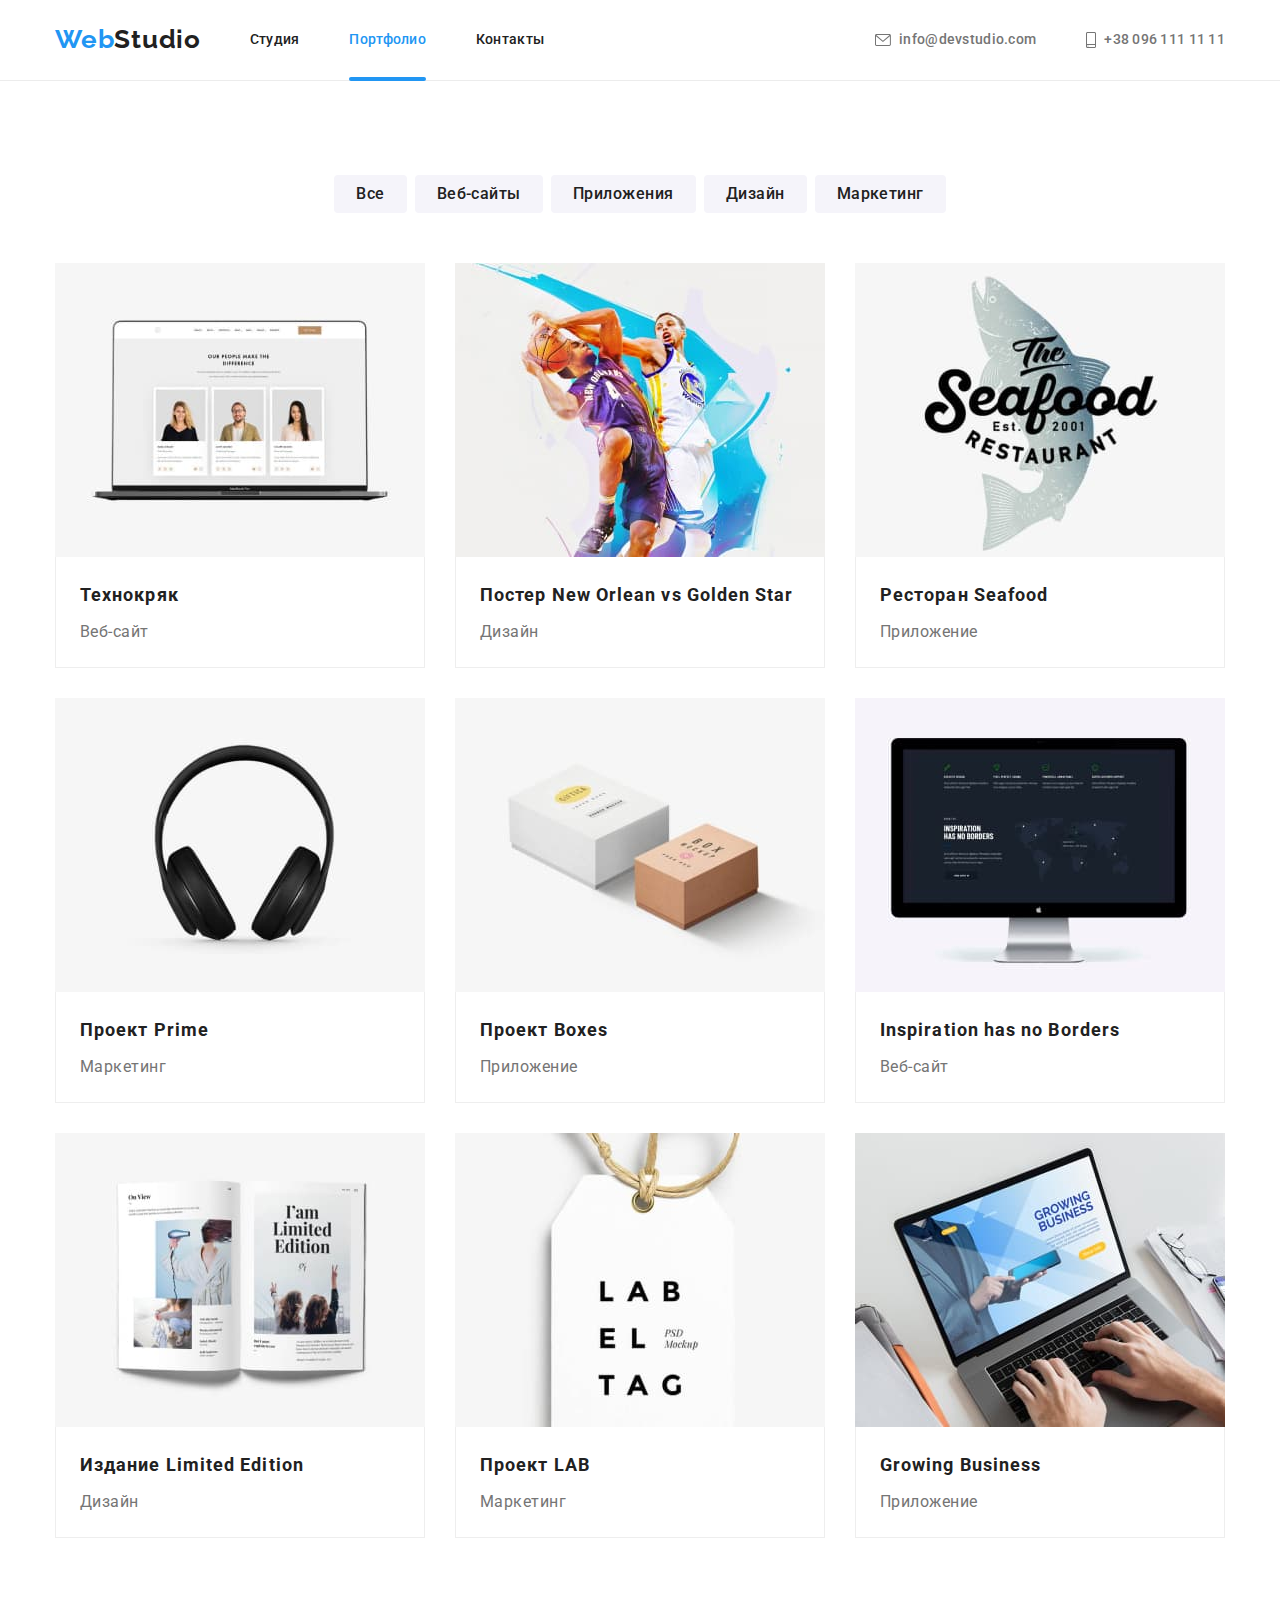
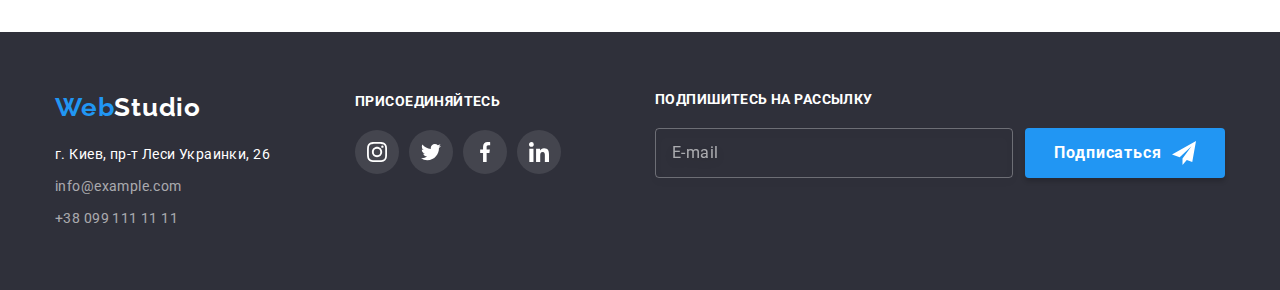
==== commit 0d529d27: "finished" ====
--- a/portfolio.html
+++ b/portfolio.html
@@ -40,65 +40,67 @@
           </button>
           <!-- -----------------------------------------------------menu -->
           <div class="menu-container" id="menu-container">
-            <button class="page-header__close-btn" type="button">
-              <svg
-                width="40"
-                height="40"
-                class="page-header__icon"
-                aria-label="Переключатель мобильного меню"
-              >
-                <use href="./img/sprite.svg#cross" class="icon-cross"></use>
-              </svg>
-            </button>
-            <ul class="nav-list">
-              <li class="nav-list__item">
-                <a href="./index.html" class="nav-list__link">Студия</a>
-              </li>
-              <li class="nav-list__item">
-                <a
-                  href="./portfolio.html"
-                  class="nav-list__link nav-list__link--current"
-                  >Портфолио</a
+            <div class="container">
+              <button class="page-header__close-btn" type="button">
+                <svg
+                  width="40"
+                  height="40"
+                  class="page-header__icon"
+                  aria-label="Переключатель мобильного меню"
                 >
-              </li>
-              <li class="nav-list__item">
-                <a href="#contacts" class="nav-list__link">Контакты</a>
-              </li>
-            </ul>
-
-            <ul class="contacts">
-              <li class="contacts__item">
-                <a href="tel:+380961111111" class="contacts__tel">
-                  <svg class="contacts__icon" width="10px" height="16px">
-                    <use href="./img/sprite.svg#icon-smartphone"></use>
-                  </svg>
-                  +38 096 111 11 11
-                </a>
-              </li>
-              <li class="contacts__item">
-                <a href="mailto:info@devstudio.com" class="contacts__email">
-                  <svg class="contacts__icon" width="16px" height="12px">
-                    <use href="./img/sprite.svg#icon-envelope"></use>
-                  </svg>
-                  info@devstudio.com
-                </a>
-              </li>
-            </ul>
-
-            <ul class="social-list">
-              <li class="social-list__item">
-                <a href="#" class="social-list__link">Instagram</a>
-              </li>
-              <li class="social-list__item">
-                <a href="#" class="social-list__link">Twitter</a>
-              </li>
-              <li class="social-list__item">
-                <a href="#" class="social-list__link">Facebook</a>
-              </li>
-              <li class="social-list__item">
-                <a href="#" class="social-list__link">LinkedIn</a>
-              </li>
-            </ul>
+                  <use href="./img/sprite.svg#cross" class="icon-cross"></use>
+                </svg>
+              </button>
+              <ul class="nav-list">
+                <li class="nav-list__item">
+                  <a href="./index.html" class="nav-list__link">Студия</a>
+                </li>
+                <li class="nav-list__item">
+                  <a
+                    href="./portfolio.html"
+                    class="nav-list__link nav-list__link--current"
+                    >Портфолио</a
+                  >
+                </li>
+                <li class="nav-list__item">
+                  <a href="#contacts" class="nav-list__link">Контакты</a>
+                </li>
+              </ul>
+
+              <ul class="contacts">
+                <li class="contacts__item">
+                  <a href="tel:+380961111111" class="contacts__tel">
+                    <svg class="contacts__icon" width="10px" height="16px">
+                      <use href="./img/sprite.svg#icon-smartphone"></use>
+                    </svg>
+                    +38 096 111 11 11
+                  </a>
+                </li>
+                <li class="contacts__item">
+                  <a href="mailto:info@devstudio.com" class="contacts__email">
+                    <svg class="contacts__icon" width="16px" height="12px">
+                      <use href="./img/sprite.svg#icon-envelope"></use>
+                    </svg>
+                    info@devstudio.com
+                  </a>
+                </li>
+              </ul>
+
+              <ul class="social-list">
+                <li class="social-list__item">
+                  <a href="#" class="social-list__link">Instagram</a>
+                </li>
+                <li class="social-list__item">
+                  <a href="#" class="social-list__link">Twitter</a>
+                </li>
+                <li class="social-list__item">
+                  <a href="#" class="social-list__link">Facebook</a>
+                </li>
+                <li class="social-list__item">
+                  <a href="#" class="social-list__link">LinkedIn</a>
+                </li>
+              </ul>
+            </div>
           </div>
         </nav>
       </div>
--- a/css/main.min.css
+++ b/css/main.min.css
@@ -1 +1 @@
-body{font-family:"Roboto",sans-serif;background-color:var(--main-bgc);color:var(--primary-text-color)}body.no-scroll{overflow:hidden}.visually-hidden{position:absolute;white-space:nowrap;width:1px;height:1px;overflow:hidden;border:0;padding:0;clip:rect(0 0 0 0);clip-path:inset(50%);margin:-1px}a{text-decoration:none}.porfolio-list,.filter-btns,.form-list,.footer-social__list,.footer-data__list,.customers-list,.our-team__social,.our-team__list,.features__list,.social-list,.contacts,.nav-list{list-style:none;margin:0;padding:0}.titles h2{text-align:center}img{display:block;max-width:100%;height:auto;width:100%}.container{width:100%;padding-left:15px;padding-right:15px;margin-left:auto;margin-right:auto}@media screen and (min-width: 480px){.container{max-width:480px}}@media screen and (min-width: 768px){.container{max-width:768px}}@media screen and (min-width: 1200px){.container{max-width:1200px}}.section{padding-top:60px;padding-bottom:60px}@media screen and (min-width: 1200px){.section{padding-top:94px;padding-bottom:94px}}.page-header{border-bottom:1px solid #ececec}@media screen and (max-width: 767px){.header-content{padding-top:10px;padding-bottom:10px}}.page-header__nav{display:flex;align-items:center}.page-header__logo{font-size:24px;font-weight:700;line-height:1.1666666667;letter-spacing:.03em;font-family:"Raleway",sans-serif;color:#212121}.page-header__logo .page-header__text{color:#2196f3}.page-header__open-btn{display:inline-flex;margin:0;padding:0;border:none;background-color:rgba(0,0,0,0);margin-left:auto}.page-header__open-btn .page-header__icon{fill:#212121;transition:fill,250ms,cubic-bezier(0.4, 0, 0.2, 1)}.page-header__open-btn .page-header__icon:hover,.page-header__open-btn .page-header__icon:focus,.page-header__open-btn .page-header__icon:active{fill:#2196f3}@media screen and (min-width: 767px){.page-header__open-btn{display:none}}@media screen and (max-width: 767px){.menu-container{padding:48px 40px;background-color:#fff;position:fixed;top:0;left:0;width:100%;height:100%;z-index:3;overflow:auto;display:none;flex-direction:column;overflow:auto}.menu-container.is-open{display:flex}}@media screen and (max-width: 767px){.nav-list .nav-list__link--current{color:#2196f3}.nav-list__item:not(:last-child){margin-bottom:32px}.nav-list__link{font-weight:500;font-size:40px;line-height:1.18;letter-spacing:.02em;color:#212121}.nav-list__link:hover,.nav-list__link:focus{color:#2196f3}}@media screen and (max-width: 767px){.contacts{margin-top:auto;margin-bottom:64px}.contacts .contacts__icon{display:none}.contacts__item:not(:last-child){margin-bottom:32px}.contacts__tel{font-weight:500;font-size:34px;line-height:1.18;letter-spacing:.02em;color:#2196f3}}@media screen and (max-width: 767px)and (max-width: 320px){.contacts__tel{font-size:27px}}@media screen and (max-width: 767px){.contacts__email{font-weight:500;font-size:24px;line-height:1.17;letter-spacing:.02em;color:#757575}}@media screen and (max-width: 767px){.social-list{display:flex;flex-wrap:wrap;justify-content:center}.social-list__item:not(:last-child){margin-right:10px}.social-list__item{padding-right:10px}.social-list__item:not(:last-child){border-right:1px solid rgba(33,33,33,.2)}.social-list__link{font-weight:500;font-size:18px;line-height:1.22;letter-spacing:.02em;color:#2196f3}}.page-header__icon{fill:#212121}.page-header__icon:hover,.page-header__icon:focus{fill:#2196f3}.page-header__close-btn{position:absolute;top:10px;right:15px;display:inline-flex;margin:0;padding:0;border:none;background-color:rgba(0,0,0,0);margin-left:auto}@media screen and (min-width: 768px){.page-header__close-btn{display:none}}@media screen and (min-width: 768px){.menu-container{display:flex;align-items:center;margin-left:auto}.nav-list{display:flex;align-items:center}.nav-list__item{position:relative}.nav-list__item:not(:last-child){margin-right:50px}.nav-list__link{display:block;font-weight:500;font-size:14px;line-height:1.14;letter-spacing:.02em;color:#212121;padding-top:32px;padding-bottom:32px}.nav-list__link--current{color:#2196f3}.nav-list__link--current::after{position:absolute;left:0px;bottom:-1px;content:"";width:100%;height:4px;border-radius:2px;background-color:#2196f3}.social-list{display:none}.contacts{display:flex;flex-direction:column-reverse;margin-left:84px}.contacts__item:nth-child(2){margin-bottom:10px}.contacts__icon{display:inline-block;margin-right:8px;fill:#757575}.contacts__email,.contacts__tel{font-weight:500;font-size:12px;line-height:1.17;letter-spacing:.02em;color:#757575;display:flex;align-items:center}}@media screen and (min-width: 1200px){.menu-container{display:flex;align-items:center;margin-left:auto}.page-header__logo{font-weight:700;font-size:26px;line-height:1.19;letter-spacing:.03em}.nav-list__link{transition:color 250ms cubic-bezier(0.4, 0, 0.2, 1)}.nav-list__link:hover,.nav-list__link:focus{color:#2196f3}.contacts{display:flex;align-items:center;flex-direction:row-reverse;margin-left:331px}.contacts__item:nth-child(2){margin-right:50px;margin-bottom:0px}}.hero{text-align:center;padding-top:118px;padding-bottom:118px;max-width:1600px;height:400px;margin-left:auto;margin-right:auto;background-image:linear-gradient(to right, rgba(47, 48, 58, 0.4), rgba(47, 48, 58, 0.4)),url(/img/mobile-hero.jpg);filter:drop-shadow(0px 4px 4px rgba(0, 0, 0, 0.25));background-repeat:no-repeat;background-size:cover}.hero__title{font-weight:900;font-size:26px;line-height:1.62;letter-spacing:.06em;color:#fff;text-transform:uppercase;margin-left:auto;margin-right:auto;margin-bottom:30px;max-width:360px}.hero__button{font-family:Roboto,sans-serif;color:#fff;background-color:#2196f3;border:0;font-weight:700;font-size:16px;line-height:1.88;letter-spacing:.06em;cursor:pointer;padding:10px 32px;border-radius:4px}.features__list{display:flex;flex-wrap:wrap;gap:30px}.features__list .features__item{max-width:450px;margin-left:auto;margin-right:auto}.features__wrapper{display:block;width:100%;height:120px;background-color:#f5f4fa;border-radius:4px;display:flex;justify-content:center;align-items:center}.features__title{margin-top:30px;margin-bottom:10px;font-size:14px;line-height:1.14;letter-spacing:.03em;text-transform:uppercase;text-align:center}.features__text{font-size:14px;line-height:1.71;letter-spacing:.03em;color:#757575;margin:0px}@media screen and (min-width: 768px){.features__item{width:calc((100% - 30px)/2)}}@media screen and (min-width: 1200px){.features__item{width:calc((100% - 90px)/4)}}.our-team{background-color:#f5f4fa}.our-team__title{margin-top:0px;margin-bottom:30px;font-weight:700;font-size:28px;line-height:1.18;letter-spacing:.03em}.our-team__list{display:flex;flex-wrap:wrap;gap:30px}.our-team__member{background-color:#fff;box-shadow:0px 1px 3px rgba(0,0,0,.12),0px 1px 1px rgba(0,0,0,.14),0px 2px 1px rgba(0,0,0,.2);border-radius:0px 0px 4px 4px}.team-data{padding-top:30px;padding-bottom:16px;text-align:center}.team-data__name{margin:0;margin-bottom:10px;font-weight:500;font-size:16px;line-height:1.2;letter-spacing:.03em}.team-data__position{margin:0px;line-height:1.2;color:#757575;letter-spacing:.03em}.our-team__social{display:flex;justify-content:center;padding-bottom:30px}.our-team__social-item:not(:last-child){margin-right:10px}.our-team__social-link{display:flex;justify-content:center;align-items:center;width:44px;height:44px;border-radius:50px;background-color:#fff;color:#afb1b8;fill:#afb1b8}.our-team__social-icon{fill:currentColor}@media screen and (min-width: 768px){.our-team__member{width:calc((100% - 30px)/2)}}@media screen and (min-width: 1200px){.our-team__member{width:calc((100% - 90px)/4)}}.customers-title{margin-top:0;margin-bottom:30px;font-size:28px;line-height:1.1785714286;letter-spacing:.03em}.customers-list{display:flex;flex-wrap:wrap;gap:30px}.customers-item{width:calc((100% - 30px)/2);height:92px}.customers-link{display:flex;justify-content:center;align-items:center;border:1px solid #afb1b8;border-radius:4px;width:100%;height:100%;transition:border 250ms cubic-bezier(0.4, 0, 0.2, 1)}.customers-icon{fill:#afb1b8;transition:fill 250ms cubic-bezier(0.4, 0, 0.2, 1)}@media screen and (min-width: 768px){.customers-item{width:calc((100% - 60px)/3)}}@media screen and (min-width: 1200px){.customers-item{width:calc((100% - 150px)/6)}}.footer{background-color:#2f303a;padding-top:60px;padding-bottom:60px}.footer-wrapper{display:flex;flex-wrap:wrap;justify-content:center}@media screen and (min-width: 1200px){.footer-wrapper{display:flex;flex-wrap:nowrap}}.footer-data{width:100%;margin-bottom:60px;text-align:center}@media screen and (min-width: 1200px){.footer-data{margin:0;text-align:start}}.page-header__logo{font-weight:700;font-size:24px;line-height:1.1666666667;letter-spacing:.03em;color:#212121;font-family:"Raleway",sans-serif}.page-header__logo .page-header__text{color:#2196f3}.page-header__logo--inverse{display:inline-block;margin-bottom:20px;color:#fff}.footer-data__address{font-size:14px;line-height:1.71;letter-spacing:.03em;color:#fff;margin-bottom:8px;font-style:normal}.footer-data__contacts:not(:last-child){margin-bottom:8px}.footer-data__contacts .footer-data__link{font-weight:400;font-size:14px;line-height:1.7;letter-spacing:.03em;color:rgba(255,255,255,.6)}.footer-social{text-align:center;margin-bottom:60px}@media screen and (min-width: 1200px){.footer-social{margin:0;text-align:start}}.footer-social__text{display:inline-block;font-size:14px;line-height:1.14;letter-spacing:.03em;color:#fff;margin-top:0px;margin-bottom:20px;text-transform:uppercase}.footer-social__list{display:flex;justify-content:center}@media screen and (min-width: 1200px){.footer-social__list{justify-content:flex-start}}.our-team__social-link--bgc{width:44px;height:44px;border-radius:50px;background-color:rgba(255,255,255,.1);color:#fff;fill:#fff}.subscribe{text-align:center}@media screen and (min-width: 1200px){.subscribe{display:flex;text-align:start;align-items:self-end;height:fit-content}}.subscribe__label .subscribe__text{display:block;margin-bottom:20px;font-weight:700;font-size:14px;line-height:1.14;text-transform:uppercase;color:#fff;letter-spacing:.03em}.subscribe__input{width:100%;height:50px;margin-bottom:20px;border:1px solid rgba(255,255,255,.3);filter:drop-shadow(0px 4px 4px rgba(0, 0, 0, 0.15));border-radius:4px;background-color:rgba(0,0,0,0);padding:15px 16px;color:#fff}.subscribe__input::placeholder{font-weight:400;font-size:16px;line-height:1.25;letter-spacing:.03em;color:rgba(255,255,255,.6)}@media screen and (min-width: 1200px){.subscribe__input{width:358px;margin:0}}.subscribe__btn{display:inline-flex;justify-content:center;align-items:center;width:200px;height:50px;padding:0;border-radius:4px;border:none;box-shadow:0px 4px 4px rgba(0,0,0,.15);background-color:#2196f3;color:#fff;font-weight:700;line-height:1.88;letter-spacing:.06em}@media screen and (min-width: 1200px){.subscribe__btn{margin-left:12px}}.subscribe__btn .subscribe__icon{margin-left:10px}@media screen and (min-width: 768px){.footer-data,.footer-social{width:50%}}.backdrop{position:fixed;top:0;left:0;width:100%;height:100%;background-color:rgba(0,0,0,.2);opacity:1;z-index:1;padding:93px 15px 94px 15px;transition:opacity 250ms cubic-bezier(0.4, 0, 0.2, 1)}.backdrop.is-hidden{visibility:hidden;opacity:0;pointer-events:none}.modal{position:relative;border-radius:4px;background-color:#fff;box-shadow:0px 1px 3px rgba(0,0,0,.12),0px 1px 1px rgba(0,0,0,.14),0px 2px 1px rgba(0,0,0,.2);opacity:1;transition:transform 250ms cubic-bezier(0.4, 0, 0.2, 1),opacity 250ms cubic-bezier(0.4, 0, 0.2, 1)}@media screen and (min-width: 480px){.modal{position:absolute;top:50%;left:50%;transform:translate(-50%, -50%) scale(1);max-width:450px;width:100%}}@media screen and (min-width: 1200px){.modal{max-width:528px}}.backdrop.is-hidden .modal{transform:translate(-50%, -50%) scale(1.1);opacity:0}.close-btn{position:absolute;display:flex;justify-content:center;align-items:center;top:8px;right:8px;width:30px;height:30px;border-radius:50%;background-color:#fff;border:1px solid rgba(0,0,0,.1);cursor:pointer}.close-btn:hover>.close-icon,.close-btn:focus>.close-icon{fill:#2196f3}.close-icon{transition:fill 250ms cubic-bezier(0.4, 0, 0.2, 1)}.form{padding:40px;width:100%;height:100%}.form .form-header{margin:0;margin-bottom:12px;text-align:center;font-weight:700;font-size:20px;line-height:1.15;letter-spacing:.03em;color:#212121}.form-item{position:relative}.form-item:nth-child(-n+3){margin-bottom:10px}.form-item:focus-within .form-icon{fill:#2196f3}.form-item-checkbox{margin-bottom:30px}.form-icon{position:absolute;top:50%;left:12px;transition:fill 250ms cubic-bezier(0.4, 0, 0.2, 1)}.form__label{display:block;margin-bottom:4px;font-size:12px;line-height:1.17;letter-spacing:.01em;color:#757575}.form__input{border:1px solid rgba(33,33,33,.2);outline:rgba(0,0,0,0);border-radius:4px;transition:border 250ms cubic-bezier(0.4, 0, 0.2, 1)}.form__input:nth-child(-n+3){width:100%;height:40px;padding-top:12px;padding-bottom:12px;padding-left:42px}.form__input:focus{border-color:#2196f3}.comment{margin-bottom:20px}.comment__textarea{display:block;width:100%;height:120px;padding:12px 16px;resize:none;outline:rgba(0,0,0,0);border:1px solid rgba(33,33,33,.2);border-radius:4px;transition:border 250ms cubic-bezier(0.4, 0, 0.2, 1)}.comment__textarea::placeholder{font-weight:400;font-size:14px;line-height:1.1428571429;letter-spacing:.01em;color:rgba(117,117,117,.5)}.comment__textarea:focus{border-color:#2196f3}.form-checkbox{margin-bottom:30px}.form-checkbox .checkbox-label{display:flex;align-items:center;justify-content:center;font-weight:400;font-size:14px;line-height:1.71;letter-spacing:.03em;color:#757575}@media screen and (max-width: 1199px){.form-checkbox .checkbox-label{font-weight:400;font-size:12px;line-height:1.1666666667;letter-spacing:.03em;color:#757575}}.checkbox-icon{display:flex;align-items:center;margin-right:8.38px;width:16px;height:15px;border:2px solid #212121;border-radius:2px;transition:background-color,border,background-image;transition-duration:250ms;transition-timing-function:cubic-bezier(0.4, 0, 0.2, 1)}.checkbox-input:focus+.checkbox-icon{border:2px solid blue;outline:1px solid #2196f3}.checkbox-input:checked+.checkbox-icon{outline:rgba(0,0,0,0);background-color:#2196f3;border:2px solid #2196f3}.check-icon{fill:rgba(0,0,0,0);transition:fill 250ms cubic-bezier(0.4, 0, 0.2, 1)}.checkbox-input:checked+.checkbox-icon .check-icon{fill:#fff}.form__link{color:#2196f3;text-decoration-line:underline}.send-btn{display:block;margin-left:auto;margin-right:auto;width:200px;height:50px;border-radius:4px;border:none;box-shadow:0px 4px 4px rgba(0,0,0,.15);background-color:#2196f3;color:#fff;font-weight:700;line-height:1.88;letter-spacing:.06em;cursor:pointer}.filter-btns{display:flex;flex-wrap:wrap;gap:15px 8px;margin-bottom:40px}@media screen and (min-width: 768px){.filter-btns{justify-content:center}}.list-button{padding:6px 22px;font-family:Roboto,sans-serif;font-weight:500;font-size:16px;line-height:1.62;letter-spacing:.03em;color:#212121;background-color:#f5f4fa;border:0;border-radius:4px;cursor:pointer;transition-property:background-color,color,box-shadow;transition-duration:250ms;transition-timing-function:cubic-bezier(0.4, 0, 0.2, 1)}.list-button:hover,.list-button:focus{background-color:#2196f3;color:#fff;box-shadow:0px 3px 1px rgba(0,0,0,.1),0px 1px 2px rgba(0,0,0,.08),0px 2px 2px rgba(0,0,0,.12)}.foto-item{width:100%}.foto-item:not(:last-child){margin-bottom:30px}.foto-item:hover .pop-up{transform:translateY(0)}.foto-item:hover .pop-up p{opacity:1;transform:scaleX(1)}.portfolio-link{display:flex;flex-direction:column;height:100%;transition:box-shadow 250ms cubic-bezier(0.4, 0, 0.2, 1)}.portfolio-link:hover,.portfolio-link:focus{box-shadow:0px 1px 1px rgba(0,0,0,.12),0px 4px 4px rgba(0,0,0,.06),1px 4px 6px rgba(0,0,0,.16)}.img-box{position:relative;overflow:hidden}.pop-up{position:absolute;top:0;left:0;padding:63px 24px;background-color:rgba(33,150,243,.9);transform:translateY(100%);transition-property:transform;transition-duration:250ms;transition-timing-function:cubic-bezier(0.4, 0, 0.2, 1)}.pop-up p{margin:0;min-width:168px;font-size:18px;line-height:1.56;letter-spacing:.03em;color:#fff;opacity:0;transform:scaleX(0);transition:opacity 1500ms cubic-bezier(0.4, 0, 0.2, 1),transform 1500ms cubic-bezier(0.4, 0, 0.2, 1)}.portfolio-content{flex-grow:1;padding:20px 24px;border-left:1px solid #eee;border-right:1px solid #eee;border-bottom:1px solid #eee}.list-title{margin-top:0;margin-bottom:4px;font-size:18px;line-height:2;letter-spacing:.06em;color:#212121;text-decoration:none}.list-descr{margin:0;font-size:16px;line-height:1.875;letter-spacing:.03em;color:#757575}@media screen and (min-width: 768px){.porfolio-list{display:flex;flex-wrap:wrap;gap:30px}.porfolio-list .foto-item{margin:0;flex-basis:calc((100% - 30px)/2)}}@media screen and (min-width: 1200px){.porfolio-list .foto-item{margin:0;flex-basis:calc((100% - 60px)/3)}}/*# sourceMappingURL=main.min.css.map */+body{font-family:"Roboto",sans-serif;background-color:var(--main-bgc);color:var(--primary-text-color)}body.no-scroll{overflow:hidden}.visually-hidden{position:absolute;white-space:nowrap;width:1px;height:1px;overflow:hidden;border:0;padding:0;clip:rect(0 0 0 0);clip-path:inset(50%);margin:-1px}a{text-decoration:none}.porfolio-list,.filter-btns,.form-list,.footer-social__list,.footer-data__list,.customers-list,.our-team__social,.our-team__list,.features__list,.social-list,.contacts,.nav-list{list-style:none;margin:0;padding:0}.titles h2{text-align:center}img{display:block;max-width:100%;height:auto;width:100%}.container{width:100%;padding-left:15px;padding-right:15px;margin-left:auto;margin-right:auto}@media screen and (min-width: 480px){.container{max-width:480px}}@media screen and (min-width: 768px){.container{max-width:768px}}@media screen and (min-width: 1200px){.container{max-width:1200px}}.section{padding-top:60px;padding-bottom:60px}@media screen and (min-width: 1200px){.section{padding-top:94px;padding-bottom:94px}}.page-header{border-bottom:1px solid #ececec}@media screen and (max-width: 767px){.header-content{padding-top:10px;padding-bottom:10px}}.page-header__nav{display:flex;align-items:center}.page-header__logo{font-weight:700;font-size:24px;line-height:1.1666666667;letter-spacing:.03em;color:#212121;font-family:"Raleway",sans-serif}@media screen and (min-width: 1200px){.page-header__logo{font-weight:700;font-size:26px;line-height:1.1923076923;letter-spacing:.03em;color:#212121}}.page-header__logo .page-header__text{color:#2196f3}.page-header__open-btn{display:inline-flex;margin:0;padding:0;border:none;background-color:rgba(0,0,0,0);margin-left:auto}.page-header__open-btn .page-header__icon{fill:#212121;transition:fill,250ms,cubic-bezier(0.4, 0, 0.2, 1)}.page-header__open-btn .page-header__icon:hover,.page-header__open-btn .page-header__icon:focus,.page-header__open-btn .page-header__icon:active{fill:#2196f3}@media screen and (min-width: 767px){.page-header__open-btn{display:none}}@media screen and (max-width: 767px){.menu-container{background-color:#fff;position:fixed;top:0;left:0;width:100%;height:100%;z-index:3;overflow:auto}.menu-container .container{position:relative;padding-top:48px;padding-bottom:48px;padding-left:40px;padding-right:0;display:flex;flex-direction:column;overflow:auto;height:100%}.menu-container.is-closed{display:none}}@media screen and (max-width: 767px){.nav-list .nav-list__link--current{color:#2196f3}.nav-list__item:not(:last-child){margin-bottom:32px}.nav-list__link{font-weight:500;font-size:40px;line-height:1.18;letter-spacing:.02em;color:#212121}.nav-list__link:hover,.nav-list__link:focus{color:#2196f3}}@media screen and (max-width: 767px){.contacts{margin-top:auto;margin-bottom:64px}.contacts .contacts__icon{display:none}.contacts__item:not(:last-child){margin-bottom:32px}.contacts__tel{font-weight:500;font-size:34px;line-height:1.18;letter-spacing:.02em;color:#2196f3}}@media screen and (max-width: 767px)and (max-width: 320px){.contacts__tel{font-size:27px}}@media screen and (max-width: 767px){.contacts__email{font-weight:500;font-size:24px;line-height:1.17;letter-spacing:.02em;color:#757575}}@media screen and (max-width: 767px){.social-list{display:flex;flex-wrap:wrap;justify-content:left}.social-list__item:not(:last-child){margin-right:10px}.social-list__item{padding-right:10px}.social-list__item:not(:last-child){border-right:1px solid rgba(33,33,33,.2)}.social-list__link{font-weight:500;font-size:18px;line-height:1.22;letter-spacing:.02em;color:#2196f3}}.page-header__icon{fill:#212121}.page-header__icon:hover,.page-header__icon:focus{fill:#2196f3}.page-header__close-btn{position:absolute;top:10px;right:15px;display:inline-flex;margin:0;padding:0;border:none;background-color:rgba(0,0,0,0);margin-left:auto}@media screen and (min-width: 768px){.page-header__close-btn{display:none}}@media screen and (min-width: 768px){.menu-container{margin-left:auto}.menu-container .container{display:flex;align-items:center;padding:0}.nav-list{display:flex;align-items:center}.nav-list__item{position:relative}.nav-list__item:not(:last-child){margin-right:50px}.nav-list__link{display:block;font-weight:500;font-size:14px;line-height:1.14;letter-spacing:.02em;color:#212121;padding-top:32px;padding-bottom:32px}.nav-list__link--current{color:#2196f3}.nav-list__link--current::after{position:absolute;left:0px;bottom:-1px;content:"";width:100%;height:4px;border-radius:2px;background-color:#2196f3}.social-list{display:none}.contacts{display:flex;flex-direction:column-reverse;margin-left:84px}.contacts__item:nth-child(2){margin-bottom:10px}.contacts__icon{display:inline-block;margin-right:8px;fill:#757575}.contacts__email,.contacts__tel{font-weight:500;font-size:12px;line-height:1.17;letter-spacing:.02em;color:#757575;display:flex;align-items:center}}@media screen and (min-width: 1200px){.menu-container{display:flex;align-items:center;margin-left:auto}.nav-list__link{transition:color 250ms cubic-bezier(0.4, 0, 0.2, 1)}.nav-list__link:hover,.nav-list__link:focus{color:#2196f3}.contacts{display:flex;align-items:center;flex-direction:row-reverse;margin-left:331px}.contacts__item:nth-child(2){margin-right:50px;margin-bottom:0px}.contacts__email,.contacts__tel{font-size:14px;line-height:1.14;letter-spacing:.02em;transition:color 250ms cubic-bezier(0.4, 0, 0.2, 1)}.contacts__icon{fill:currentColor}.contacts__email:hover,.contacts__email:focus,.contacts__tel:hover,.contacts__tel:focus{color:#2196f3}}.hero{text-align:center;padding-top:118px;padding-bottom:118px;max-width:480px;height:400px;margin-left:auto;margin-right:auto;background-image:linear-gradient(to right, rgba(47, 48, 58, 0.4), rgba(47, 48, 58, 0.4)),url("../img/mobile-hero.jpg");filter:drop-shadow(0px 4px 4px rgba(0, 0, 0, 0.25));background-repeat:no-repeat;background-size:cover}@media(min-device-pixel-ratio: 2),(min-resolution: 192dpi),(min-resolution: 2dppx){.hero{background-image:linear-gradient(to right, rgba(47, 48, 58, 0.4), rgba(47, 48, 58, 0.4)),url("../img/img2x-hero-mobile.jpg")}}@media screen and (min-width: 768px){.hero{max-width:768px;height:400px;background-image:linear-gradient(to right, rgba(47, 48, 58, 0.4), rgba(47, 48, 58, 0.4)),url("../img/img@1x-hero-tab.jpg")}}@media screen and (min-width: 768px)and (min-device-pixel-ratio: 2),screen and (min-width: 768px)and (min-resolution: 192dpi),screen and (min-width: 768px)and (min-resolution: 2dppx){.hero{background-image:linear-gradient(to right, rgba(47, 48, 58, 0.4), rgba(47, 48, 58, 0.4)),url("../img/img@2x-hero-tab.jpg")}}@media screen and (min-width: 1200px){.hero{padding-top:200px;padding-bottom:200px;max-width:1600px;height:600px;background-image:linear-gradient(to right, rgba(47, 48, 58, 0.4), rgba(47, 48, 58, 0.4)),url("../img/Img@1x-hero-desctop.jpg")}}@media screen and (min-width: 1200px)and (min-device-pixel-ratio: 2),screen and (min-width: 1200px)and (min-resolution: 192dpi),screen and (min-width: 1200px)and (min-resolution: 2dppx){.hero{background-image:linear-gradient(to right, rgba(47, 48, 58, 0.4), rgba(47, 48, 58, 0.4)),url("../img/Img@2x-hero-desctop.jpg")}}.hero__title{font-weight:900;font-size:26px;line-height:1.62;letter-spacing:.06em;color:#fff;text-transform:uppercase;margin-left:auto;margin-right:auto;margin-bottom:30px;max-width:360px}@media screen and (min-width: 1200px){.hero__title{max-width:696px;font-weight:900;font-size:44px;line-height:1.36;letter-spacing:.06em;color:#fff}}.hero__button{font-family:Roboto,sans-serif;color:#fff;background-color:#2196f3;border:0;font-weight:700;font-size:16px;line-height:1.88;letter-spacing:.06em;cursor:pointer;padding:10px 32px;border-radius:4px}.features__list{display:flex;flex-wrap:wrap;gap:30px}.features__list .features__item{max-width:450px;margin-left:auto;margin-right:auto}.features__wrapper{display:block;width:100%;height:120px;background-color:#f5f4fa;border-radius:4px;display:flex;justify-content:center;align-items:center}.features__title{margin-top:30px;margin-bottom:10px;font-size:14px;line-height:1.14;letter-spacing:.03em;text-transform:uppercase;text-align:center}@media screen and (min-width: 768px){.features__title{text-align:left}}.features__text{font-weight:400;font-size:14px;line-height:1.71;letter-spacing:.03em;color:#757575;margin:0px}@media screen and (min-width: 768px){.features__item{width:calc((100% - 30px)/2)}}@media screen and (min-width: 1200px){.features__item{width:calc((100% - 90px)/4)}}.our-team{background-color:#f5f4fa}.our-team__title{margin-top:0px;margin-bottom:30px;font-weight:700;font-size:28px;line-height:1.18;letter-spacing:.03em}.our-team__list{display:flex;flex-wrap:wrap;gap:30px}.our-team__member{background-color:#fff;box-shadow:0px 1px 3px rgba(0,0,0,.12),0px 1px 1px rgba(0,0,0,.14),0px 2px 1px rgba(0,0,0,.2);border-radius:0px 0px 4px 4px}.team-data{padding-top:30px;padding-bottom:16px;text-align:center}.team-data__name{margin:0;margin-bottom:10px;font-weight:500;font-size:16px;line-height:1.2;letter-spacing:.03em}.team-data__position{margin:0px;line-height:1.2;color:#757575;letter-spacing:.03em}.our-team__social{display:flex;justify-content:center;padding-bottom:30px}.our-team__social-item:not(:last-child){margin-right:10px}.our-team__social-link{display:flex;justify-content:center;align-items:center;width:44px;height:44px;border-radius:50px;background-color:#fff;color:#afb1b8;fill:#afb1b8;transition-property:background-color,color,fill;transition-duration:250ms;transition-timing-function:cubic-bezier(0.4, 0, 0.2, 1)}.our-team__social-link:hover,.our-team__social-link:focus{background-color:#2196f3;color:#fff;fill:#fff}.our-team__social-icon{fill:currentColor}@media screen and (min-width: 768px){.our-team__member{width:calc((100% - 30px)/2)}}@media screen and (min-width: 1200px){.our-team__member{width:calc((100% - 90px)/4)}}.customers-title{margin-top:0;margin-bottom:30px;font-size:28px;line-height:1.1785714286;letter-spacing:.03em}.customers-list{display:flex;flex-wrap:wrap;gap:30px}.customers-item{width:calc((100% - 30px)/2);height:92px}.customers-link{display:flex;justify-content:center;align-items:center;border:1px solid #afb1b8;border-radius:4px;width:100%;height:100%;transition:border 250ms cubic-bezier(0.4, 0, 0.2, 1)}.customers-link:hover,.customers-link:focus{border:1px solid #2196f3}.customers-icon{fill:#afb1b8;transition:fill 250ms cubic-bezier(0.4, 0, 0.2, 1)}.customers-link:hover>.customers-icon,.customers-link:focus>.customers-icon{fill:#2196f3}@media screen and (min-width: 768px){.customers-item{width:calc((100% - 60px)/3)}}@media screen and (min-width: 1200px){.customers-item{width:calc((100% - 150px)/6)}}.footer{background-color:#2f303a;padding-top:60px;padding-bottom:60px}.footer-wrapper{display:flex;flex-wrap:wrap;justify-content:center}@media screen and (min-width: 1200px){.footer-wrapper{display:flex;flex-wrap:nowrap}}.footer-data{width:100%;margin-bottom:60px;text-align:center}@media screen and (min-width: 1200px){.footer-data{margin:0;text-align:start}}.page-header__logo .page-header__text{color:#2196f3}.page-header__logo--inverse{display:inline-block;margin-bottom:20px;color:#fff}.footer-data__address{font-size:14px;line-height:1.71;letter-spacing:.03em;color:#fff;margin-bottom:8px;font-style:normal}.footer-data__contacts:not(:last-child){margin-bottom:8px}.footer-data__contacts .footer-data__link{font-weight:400;font-size:14px;line-height:1.7;letter-spacing:.03em;color:rgba(255,255,255,.6)}.footer-social{text-align:center;margin-bottom:60px}@media screen and (min-width: 1200px){.footer-social{margin:0;text-align:start}}.footer-social__text{display:inline-block;font-size:14px;line-height:1.14;letter-spacing:.03em;color:#fff;margin-top:0px;margin-bottom:20px;text-transform:uppercase}.footer-social__list{display:flex;justify-content:center}@media screen and (min-width: 1200px){.footer-social__list{justify-content:flex-start}}.our-team__social-link--bgc{width:44px;height:44px;border-radius:50px;background-color:rgba(255,255,255,.1);color:#fff;fill:#fff}.subscribe{text-align:center}@media screen and (min-width: 1200px){.subscribe{display:flex;text-align:start;align-items:self-end;height:fit-content}}.subscribe__label .subscribe__text{display:block;margin-bottom:20px;font-weight:700;font-size:14px;line-height:1.14;text-transform:uppercase;color:#fff;letter-spacing:.03em}.subscribe__input{width:100%;height:50px;margin-bottom:20px;border:1px solid rgba(255,255,255,.3);filter:drop-shadow(0px 4px 4px rgba(0, 0, 0, 0.15));border-radius:4px;background-color:rgba(0,0,0,0);padding:15px 16px;color:#fff}.subscribe__input::placeholder{font-weight:400;font-size:16px;line-height:1.25;letter-spacing:.03em;color:rgba(255,255,255,.6)}@media screen and (min-width: 1200px){.subscribe__input{width:358px;margin:0}}.subscribe__btn{display:inline-flex;justify-content:center;align-items:center;width:200px;height:50px;padding:0;border-radius:4px;border:none;box-shadow:0px 4px 4px rgba(0,0,0,.15);background-color:#2196f3;color:#fff;font-weight:700;line-height:1.88;letter-spacing:.06em}@media screen and (min-width: 1200px){.subscribe__btn{margin-left:12px}}.subscribe__btn .subscribe__icon{margin-left:10px}@media screen and (min-width: 768px){.footer-data,.footer-social{width:50%}}.backdrop{position:fixed;top:0;left:0;width:100%;height:100%;background-color:rgba(0,0,0,.2);opacity:1;z-index:1;padding:93px 15px 94px 15px;transition:opacity 250ms cubic-bezier(0.4, 0, 0.2, 1)}.backdrop.is-hidden{visibility:hidden;opacity:0;pointer-events:none}.modal{position:relative;border-radius:4px;background-color:#fff;box-shadow:0px 1px 3px rgba(0,0,0,.12),0px 1px 1px rgba(0,0,0,.14),0px 2px 1px rgba(0,0,0,.2);opacity:1;transition:transform 250ms cubic-bezier(0.4, 0, 0.2, 1),opacity 250ms cubic-bezier(0.4, 0, 0.2, 1)}@media screen and (min-width: 480px){.modal{position:absolute;top:50%;left:50%;transform:translate(-50%, -50%) scale(1);max-width:450px;width:100%}}@media screen and (min-width: 1200px){.modal{max-width:528px}}.backdrop.is-hidden .modal{transform:translate(-50%, -50%) scale(1.1);opacity:0}.close-btn{position:absolute;display:flex;justify-content:center;align-items:center;top:8px;right:8px;width:30px;height:30px;border-radius:50%;background-color:#fff;border:1px solid rgba(0,0,0,.1);cursor:pointer}.close-btn:hover>.close-icon,.close-btn:focus>.close-icon{fill:#2196f3}.close-icon{transition:fill 250ms cubic-bezier(0.4, 0, 0.2, 1)}.form{padding:40px;width:100%;height:100%}.form .form-header{margin:0;margin-bottom:12px;text-align:center;font-weight:700;font-size:20px;line-height:1.15;letter-spacing:.03em;color:#212121}.form-item{position:relative}.form-item:nth-child(-n+3){margin-bottom:10px}.form-item:focus-within .form-icon{fill:#2196f3}.form-item-checkbox{margin-bottom:30px}.form-icon{position:absolute;top:50%;left:12px;transition:fill 250ms cubic-bezier(0.4, 0, 0.2, 1)}.form__label{display:block;margin-bottom:4px;font-size:12px;line-height:1.17;letter-spacing:.01em;color:#757575}.form__input{border:1px solid rgba(33,33,33,.2);outline:rgba(0,0,0,0);border-radius:4px;transition:border 250ms cubic-bezier(0.4, 0, 0.2, 1)}.form__input:nth-child(-n+3){width:100%;height:40px;padding-top:12px;padding-bottom:12px;padding-left:42px}.form__input:focus{border-color:#2196f3}.comment{margin-bottom:20px}.comment__textarea{display:block;width:100%;height:120px;padding:12px 16px;resize:none;outline:rgba(0,0,0,0);border:1px solid rgba(33,33,33,.2);border-radius:4px;transition:border 250ms cubic-bezier(0.4, 0, 0.2, 1)}.comment__textarea::placeholder{font-weight:400;font-size:14px;line-height:1.1428571429;letter-spacing:.01em;color:rgba(117,117,117,.5)}.comment__textarea:focus{border-color:#2196f3}.form-checkbox{margin-bottom:30px}.form-checkbox .checkbox-label{display:flex;align-items:center;justify-content:center;font-weight:400;font-size:14px;line-height:1.71;letter-spacing:.03em;color:#757575}@media screen and (max-width: 1199px){.form-checkbox .checkbox-label{font-weight:400;font-size:12px;line-height:1.1666666667;letter-spacing:.03em;color:#757575}}.checkbox-icon{display:flex;align-items:center;margin-right:8.38px;width:16px;height:15px;border:2px solid #212121;border-radius:2px;transition:background-color,border,background-image;transition-duration:250ms;transition-timing-function:cubic-bezier(0.4, 0, 0.2, 1)}.checkbox-input:focus+.checkbox-icon{border:2px solid blue;outline:1px solid #2196f3}.checkbox-input:checked+.checkbox-icon{outline:rgba(0,0,0,0);background-color:#2196f3;border:2px solid #2196f3}.check-icon{fill:rgba(0,0,0,0);transition:fill 250ms cubic-bezier(0.4, 0, 0.2, 1)}.checkbox-input:checked+.checkbox-icon .check-icon{fill:#fff}.form__link{color:#2196f3;text-decoration-line:underline}.send-btn{display:block;margin-left:auto;margin-right:auto;width:200px;height:50px;border-radius:4px;border:none;box-shadow:0px 4px 4px rgba(0,0,0,.15);background-color:#2196f3;color:#fff;font-weight:700;line-height:1.88;letter-spacing:.06em;cursor:pointer}.filter-btns{display:flex;flex-wrap:wrap;gap:15px 8px;margin-bottom:40px}@media screen and (min-width: 768px){.filter-btns{justify-content:center;margin-bottom:30px}}@media screen and (min-width: 1200px){.filter-btns{margin-bottom:50px}}.list-button{padding:6px 22px;font-family:Roboto,sans-serif;font-weight:500;font-size:16px;line-height:1.62;letter-spacing:.03em;color:#212121;background-color:#f5f4fa;border:0;border-radius:4px;cursor:pointer;transition-property:background-color,color,box-shadow;transition-duration:250ms;transition-timing-function:cubic-bezier(0.4, 0, 0.2, 1)}.list-button:hover,.list-button:focus{background-color:#2196f3;color:#fff;box-shadow:0px 3px 1px rgba(0,0,0,.1),0px 1px 2px rgba(0,0,0,.08),0px 2px 2px rgba(0,0,0,.12)}.foto-item{width:100%}.foto-item:not(:last-child){margin-bottom:30px}.foto-item:hover .pop-up{transform:translateY(0)}.foto-item:hover .pop-up p{opacity:1;transform:scaleX(1)}.portfolio-link{display:flex;flex-direction:column;height:100%;transition:box-shadow 250ms cubic-bezier(0.4, 0, 0.2, 1)}.portfolio-link:hover,.portfolio-link:focus{box-shadow:0px 1px 1px rgba(0,0,0,.12),0px 4px 4px rgba(0,0,0,.06),1px 4px 6px rgba(0,0,0,.16)}.img-box{position:relative;overflow:hidden}.pop-up{position:absolute;top:0;left:0;padding:63px 24px;background-color:rgba(33,150,243,.9);transform:translateY(100%);transition-property:transform;transition-duration:250ms;transition-timing-function:cubic-bezier(0.4, 0, 0.2, 1)}.pop-up p{margin:0;min-width:168px;font-size:18px;line-height:1.56;letter-spacing:.03em;color:#fff;opacity:0;transform:scaleX(0);transition:opacity 1500ms cubic-bezier(0.4, 0, 0.2, 1),transform 1500ms cubic-bezier(0.4, 0, 0.2, 1)}.portfolio-content{flex-grow:1;padding:20px 24px;border-left:1px solid #eee;border-right:1px solid #eee;border-bottom:1px solid #eee}.list-title{margin-top:0;margin-bottom:4px;font-size:18px;line-height:2;letter-spacing:.06em;color:#212121;text-decoration:none}.list-descr{margin:0;font-size:16px;line-height:1.875;letter-spacing:.03em;color:#757575}@media screen and (min-width: 768px){.porfolio-list{display:flex;flex-wrap:wrap;gap:30px}.porfolio-list .foto-item{margin:0;flex-basis:calc((100% - 30px)/2)}}@media screen and (min-width: 1200px){.porfolio-list .foto-item{margin:0;flex-basis:calc((100% - 60px)/3)}}/*# sourceMappingURL=main.min.css.map */